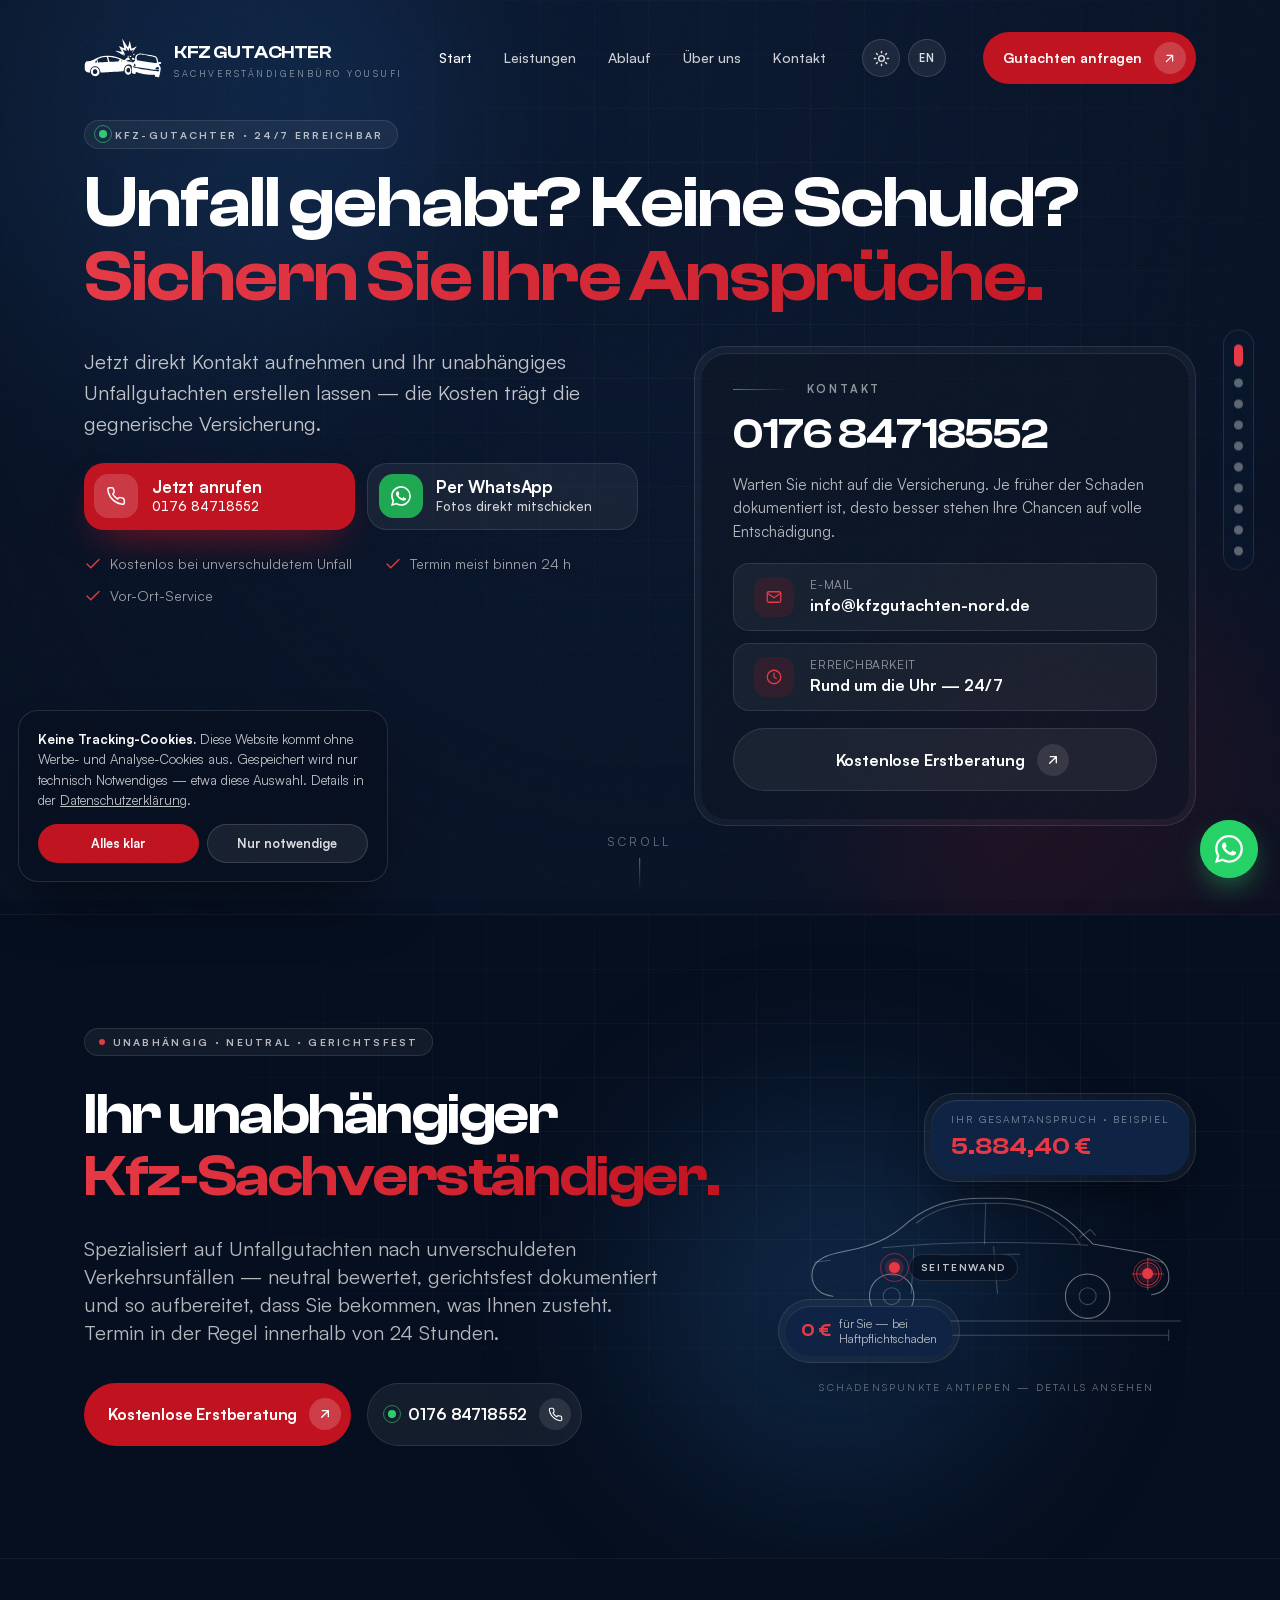
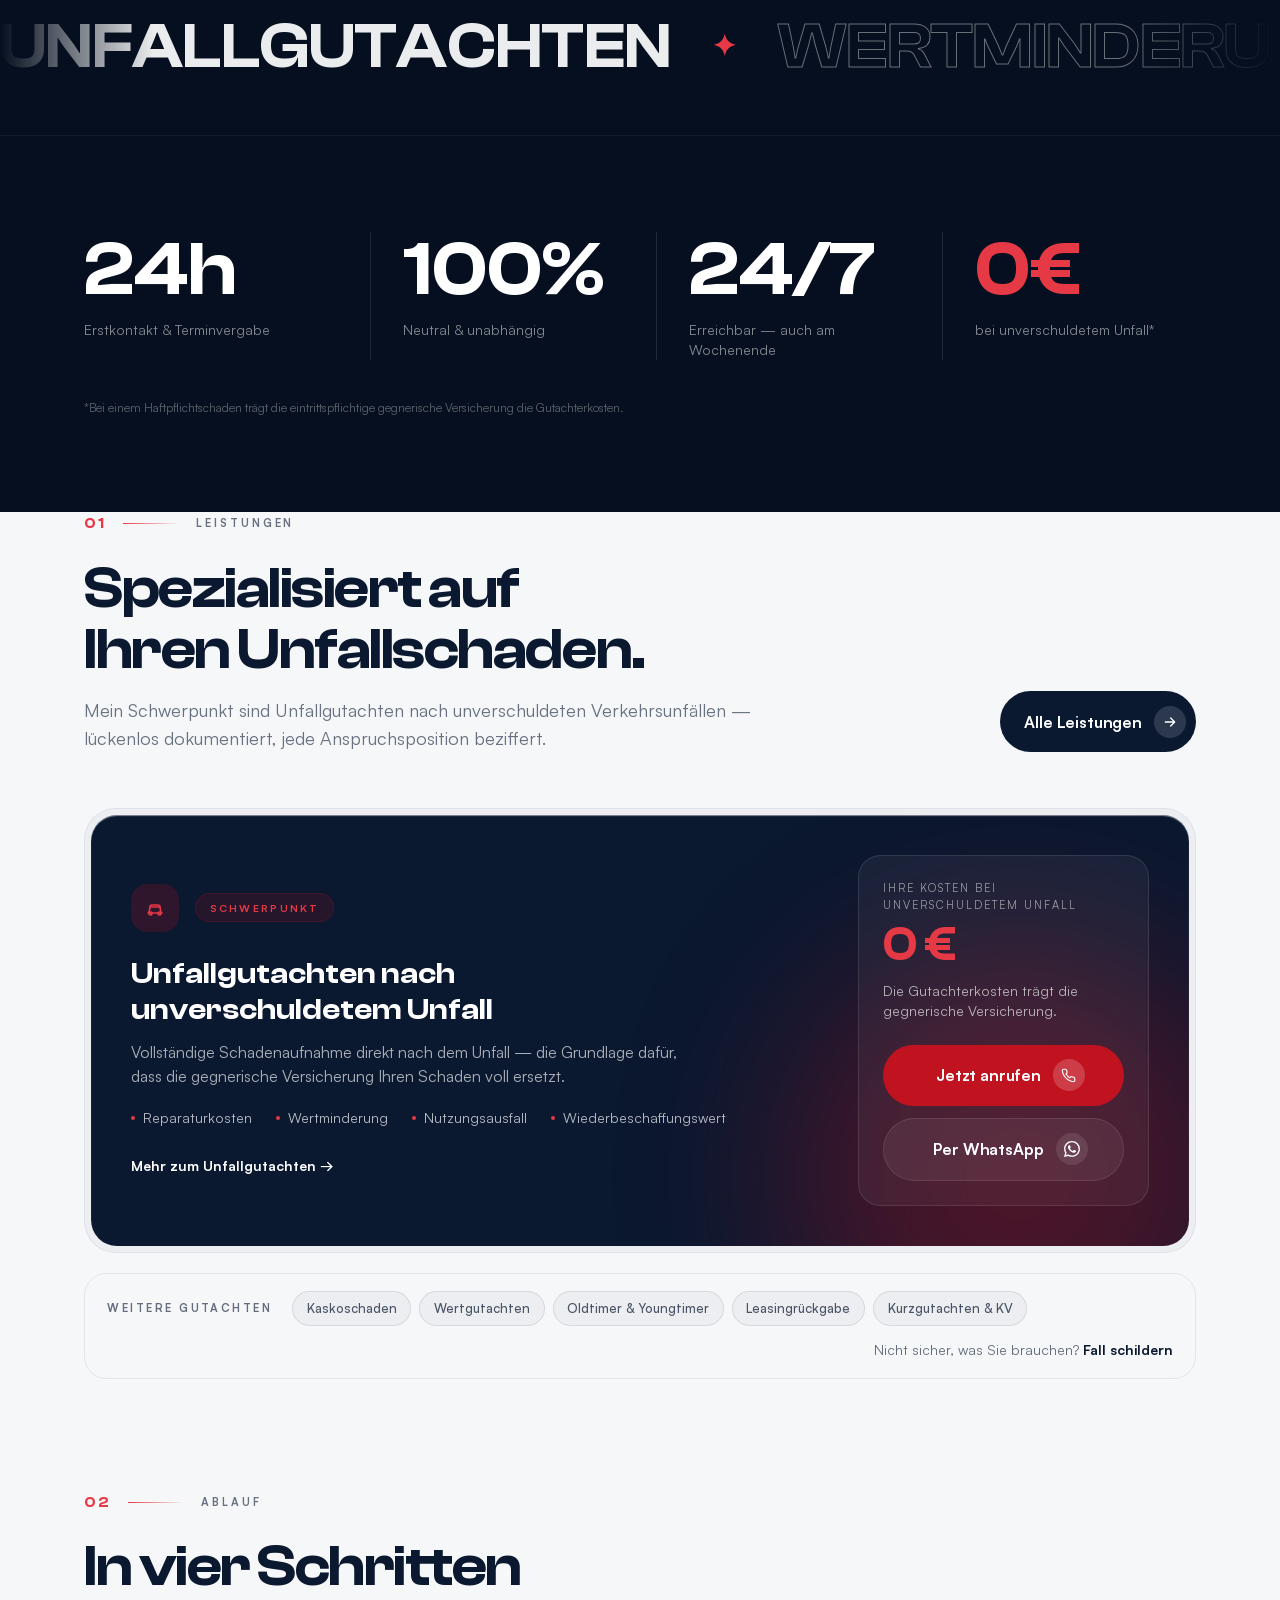
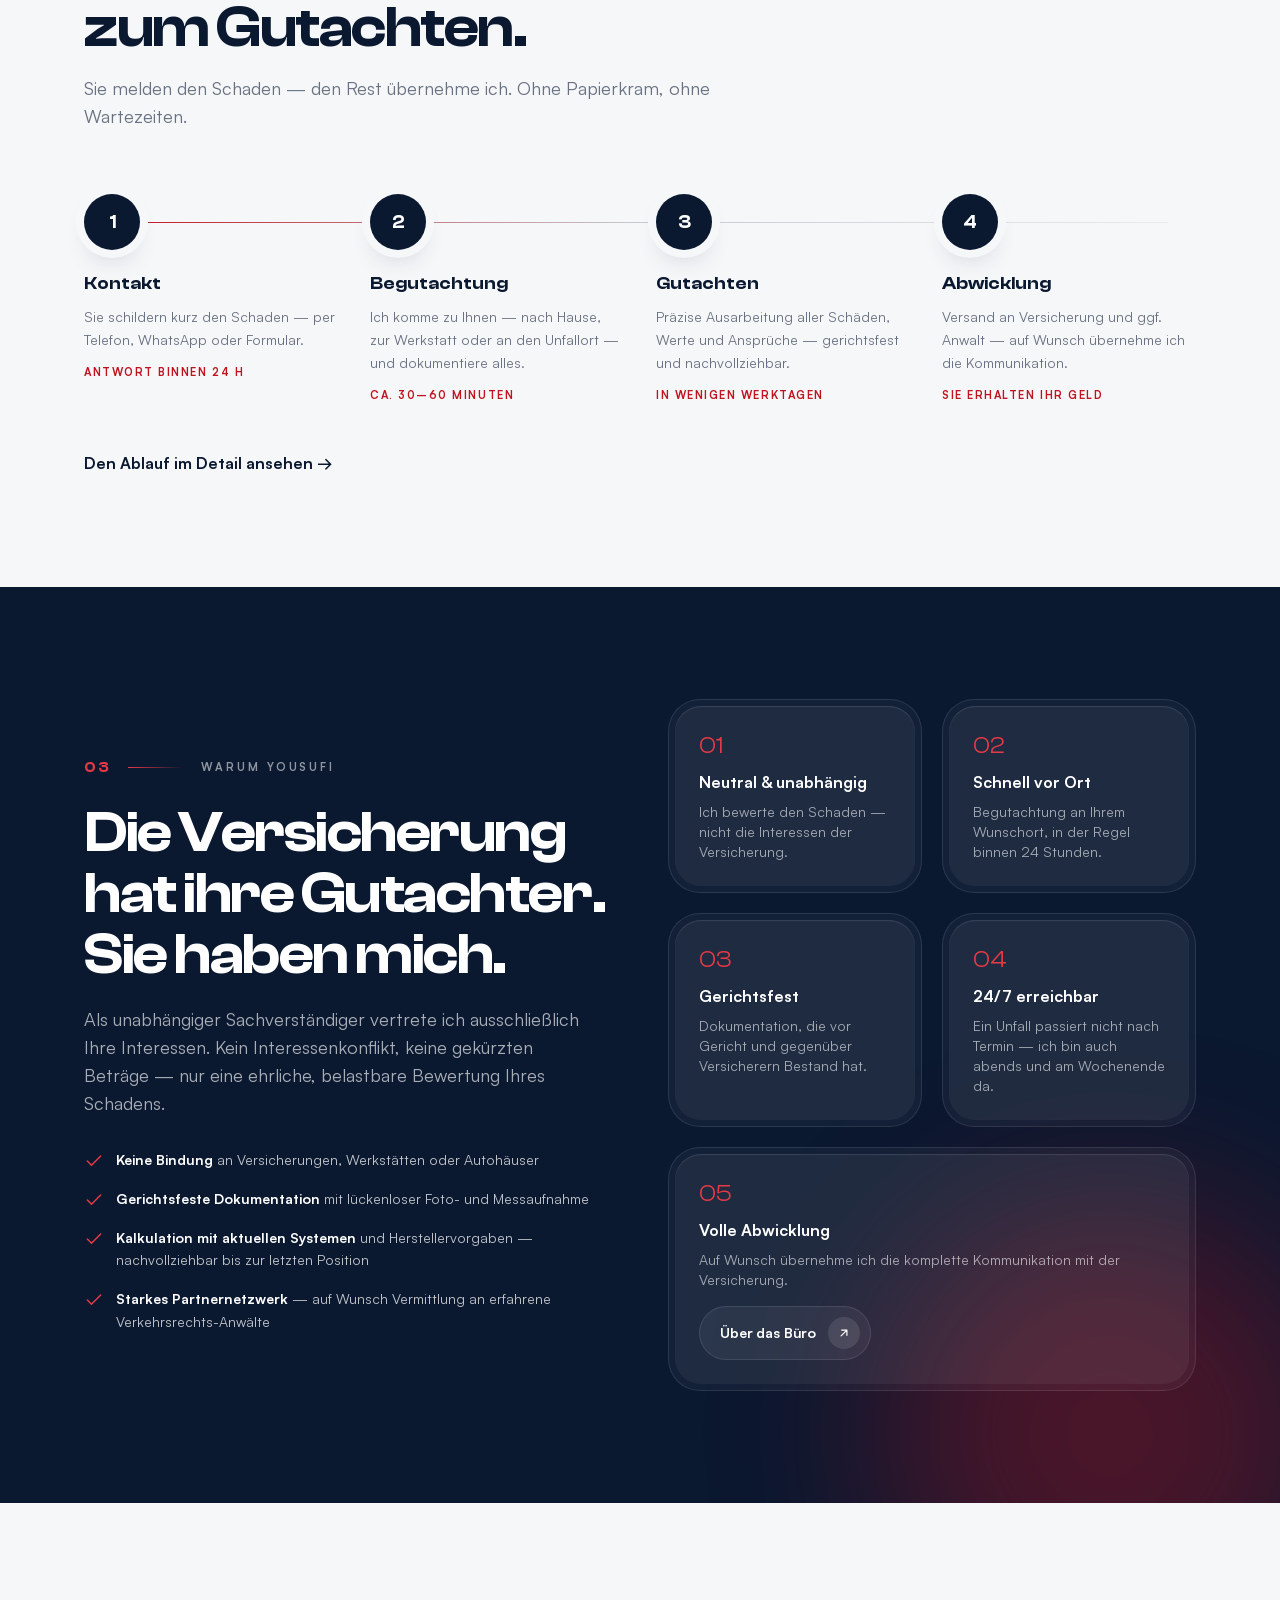
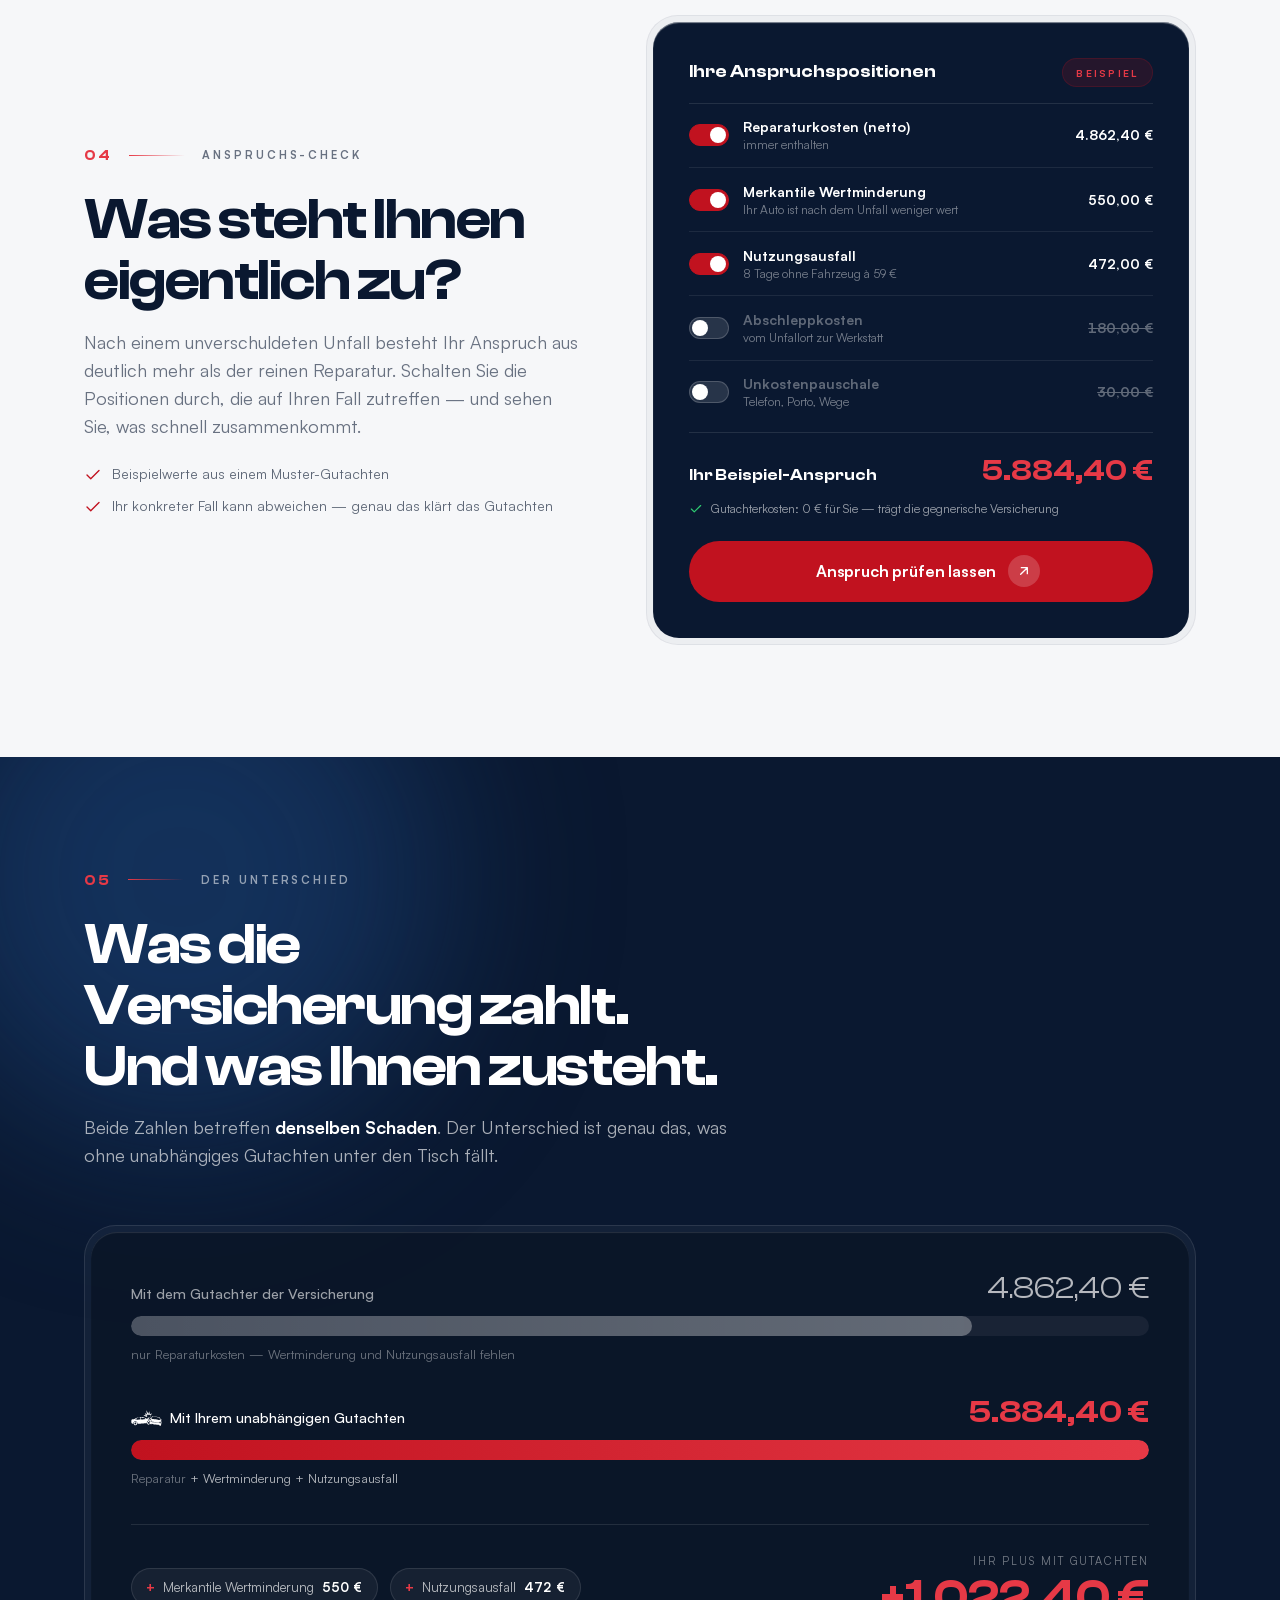
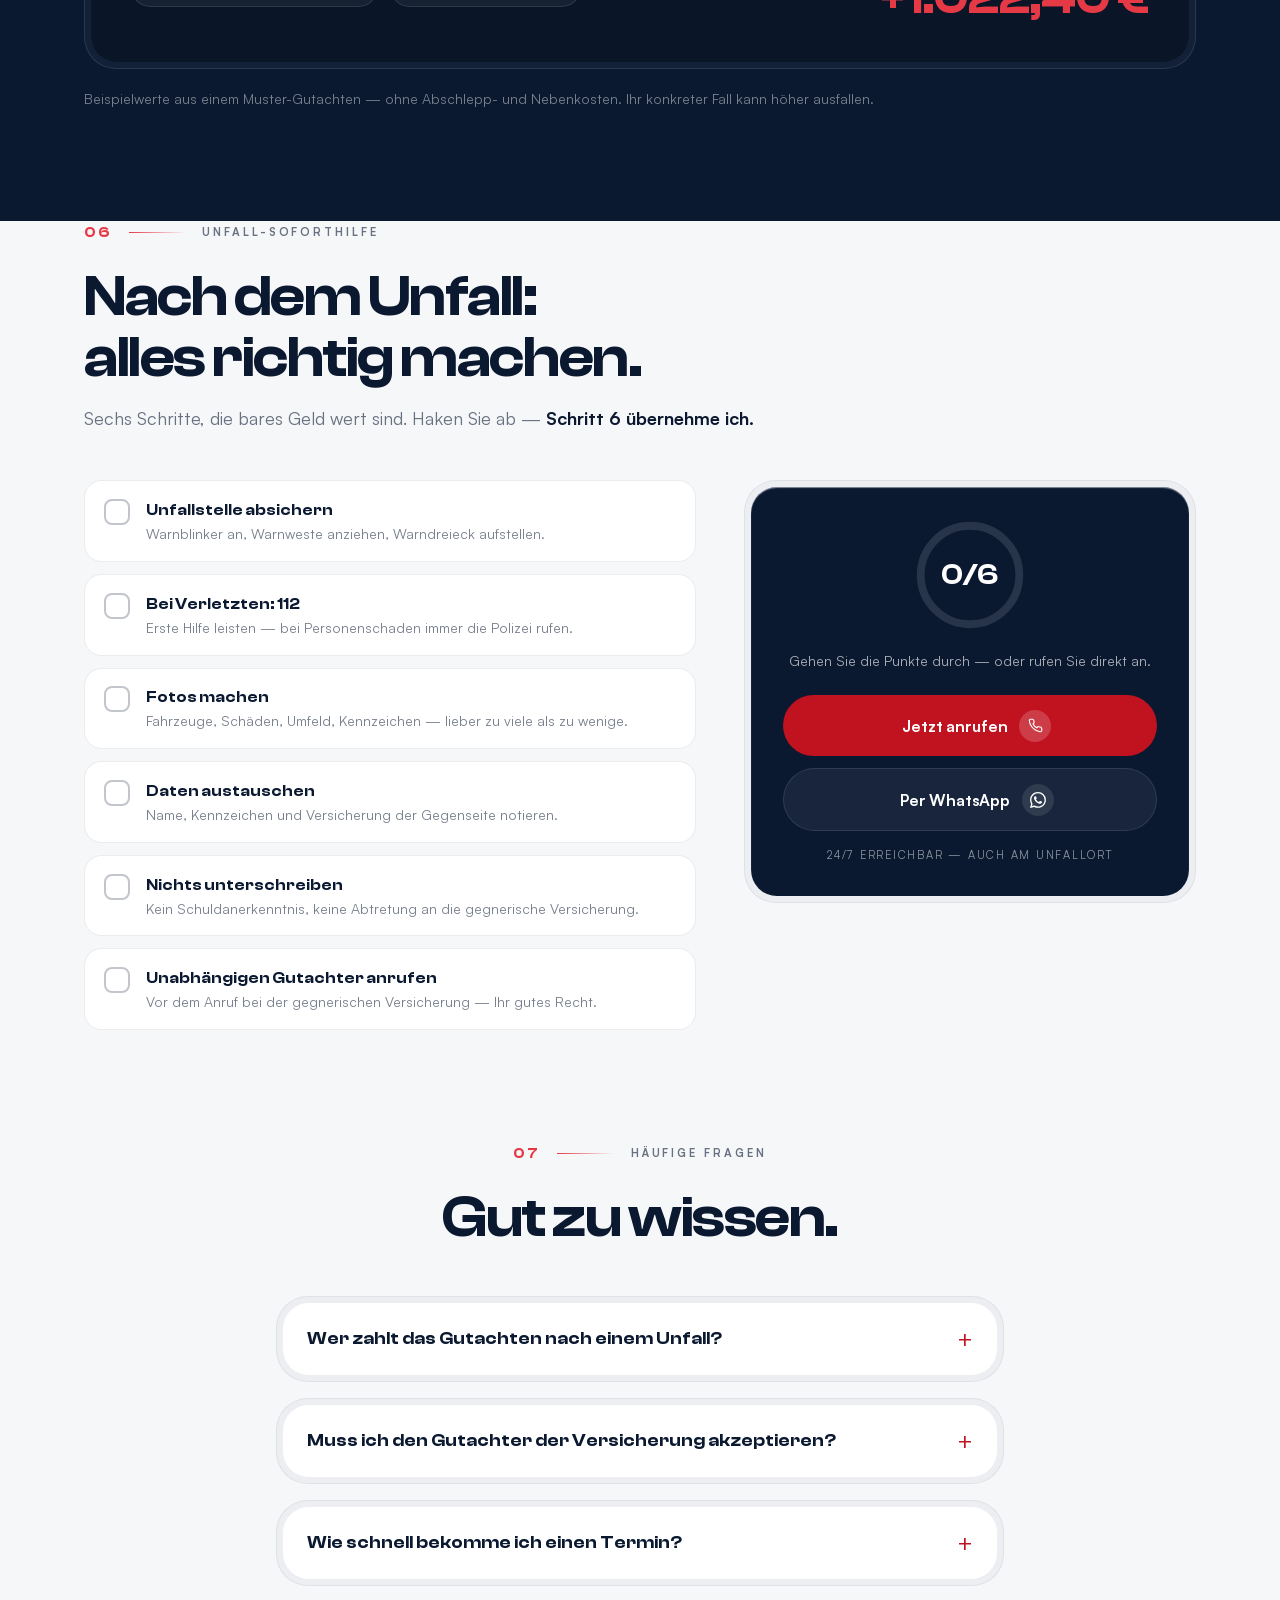
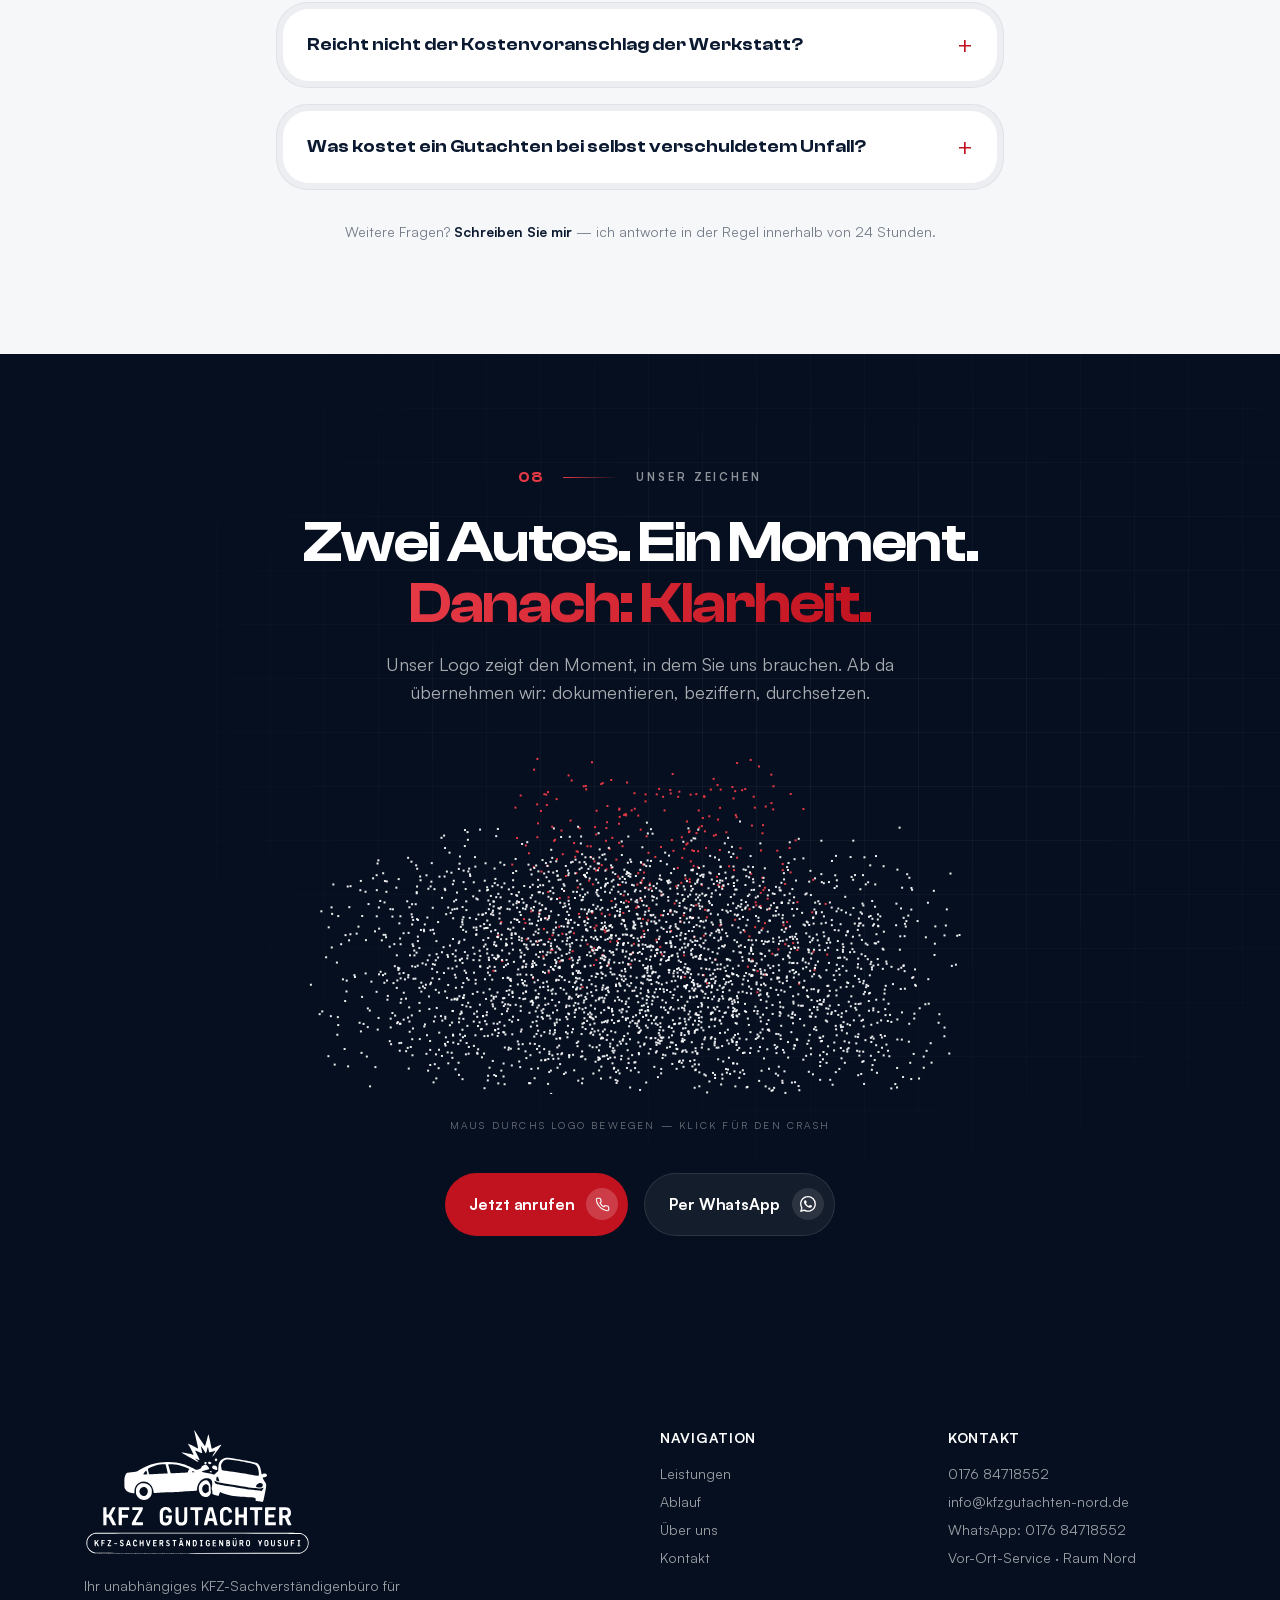
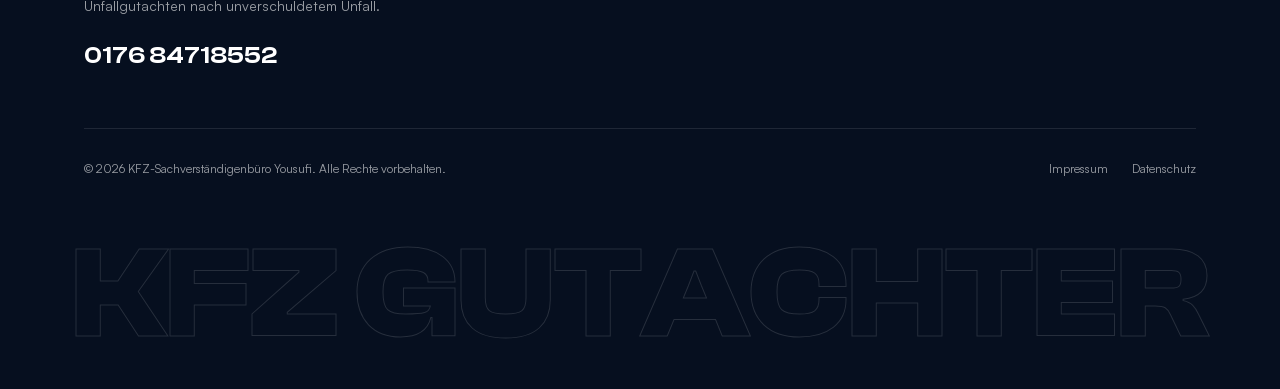
==== index.html @ 2ea431b7 "Vorschau: Kundenänderungen KFZ-Gutachter (Unfall-Fokus, Kontakt oben) Co-Authored-By: Claude Opus 5." ====
<!DOCTYPE html>
<html lang="de">
<head>
  <meta charset="UTF-8" />
  <meta name="robots" content="noindex, nofollow" />
  <meta name="viewport" content="width=device-width, initial-scale=1.0" />
  <title>KFZ-Gutachter Yousufi — Unfallgutachten nach unverschuldetem Unfall</title>
  <meta name="description" content="Unfall gehabt, keine Schuld? Unabhängiges Unfallgutachten vom KFZ-Sachverständigen Yousufi — 24/7 erreichbar, Termin meist binnen 24 h. Die Kosten trägt die gegnerische Versicherung." />
  <meta name="theme-color" content="#0a1830" />
  <link rel="icon" href="assets/favicon.svg?v=13" type="image/svg+xml" />
  <link rel="apple-touch-icon" href="assets/apple-touch-icon.png" />

  <!-- Open Graph / Social -->
  <meta property="og:type" content="website" />
  <meta property="og:url" content="https://kfzgutachten-nord.de/" />
  <meta property="og:title" content="Unfall gehabt, keine Schuld? — KFZ-Gutachter Yousufi" />
  <meta property="og:description" content="Unabhängiges Unfallgutachten nach unverschuldetem Unfall. 24/7 erreichbar — die Kosten trägt die gegnerische Versicherung." />
  <meta property="og:image" content="https://kfzgutachten-nord.de/assets/og.jpg" />
  <meta name="twitter:card" content="summary_large_image" />

  <!-- Fonts: selbst gehostet (DSGVO) — kritische Schnitte vorladen -->
  <link rel="preload" href="assets/fonts/clash-display-600.woff2" as="font" type="font/woff2" crossorigin />
  <link rel="preload" href="assets/fonts/satoshi-400.woff2" as="font" type="font/woff2" crossorigin />
  <link rel="preload" href="assets/fonts/satoshi-700.woff2" as="font" type="font/woff2" crossorigin />

  <link rel="canonical" href="https://kfzgutachten-nord.de/" />
  <link rel="stylesheet" href="styles.css?v=13" />
  <link rel="stylesheet" href="assets/tailwind.css?v=13" />

  <!-- Organization schema -->
  <script type="application/ld+json">
  {
    "@context":"https://schema.org",
    "@type":"AutomotiveBusiness",
    "name":"KFZ-Sachverständigenbüro Yousufi",
    "description":"Unabhängiges KFZ-Sachverständigenbüro mit Schwerpunkt Unfallgutachten nach unverschuldetem Verkehrsunfall.",
    "url":"https://kfzgutachten-nord.de",
    "telephone":"+4917684718552",
    "email":"info@kfzgutachten-nord.de",
    "areaServed":"Norddeutschland",
    "founder":{"@type":"Person","name":"Amir Yousufi"},
    "image":"https://kfzgutachten-nord.de/assets/og.jpg",
    "address":{"@type":"PostalAddress","streetAddress":"Alter Markt 17","postalCode":"25335","addressLocality":"Elmshorn","addressRegion":"Schleswig-Holstein","addressCountry":"DE"},
    "openingHoursSpecification":{"@type":"OpeningHoursSpecification","dayOfWeek":["Monday","Tuesday","Wednesday","Thursday","Friday","Saturday","Sunday"],"opens":"00:00","closes":"23:59"},
    "priceRange":"Kostenlos bei Haftpflichtschaden"
  }
  </script>

  <!-- FAQ schema (Inhalte müssen mit dem sichtbaren FAQ-Abschnitt übereinstimmen) -->
  <script type="application/ld+json">
  {
    "@context":"https://schema.org",
    "@type":"FAQPage",
    "mainEntity":[
      {"@type":"Question","name":"Wer zahlt das Gutachten nach einem Unfall?","acceptedAnswer":{"@type":"Answer","text":"Bei einem unverschuldeten Unfall (Haftpflichtschaden) trägt die gegnerische Versicherung die Kosten des Gutachtens vollständig. Für Sie entstehen keine Kosten."}},
      {"@type":"Question","name":"Muss ich den Gutachter der Versicherung akzeptieren?","acceptedAnswer":{"@type":"Answer","text":"Nein. Als Geschädigter haben Sie das Recht, einen unabhängigen Sachverständigen Ihrer Wahl zu beauftragen. Der Gutachter der gegnerischen Versicherung arbeitet in deren Interesse — nicht in Ihrem."}},
      {"@type":"Question","name":"Wie schnell bekomme ich einen Termin?","acceptedAnswer":{"@type":"Answer","text":"In der Regel innerhalb von 24 Stunden. Die Begutachtung findet an Ihrem Wunschort statt — zu Hause, in der Werkstatt oder am Unfallort. Das fertige Gutachten erhalten Sie meist innerhalb weniger Werktage."}},
      {"@type":"Question","name":"Reicht nicht der Kostenvoranschlag der Werkstatt?","acceptedAnswer":{"@type":"Answer","text":"Ein Kostenvoranschlag erfasst nur die Reparaturkosten. Wertminderung, Nutzungsausfall und Wiederbeschaffungswert bleiben unberücksichtigt — Positionen, die schnell mehrere hundert Euro ausmachen. Nur bei Bagatellschäden bis ca. 750 € ist ein Kurzgutachten oder Kostenvoranschlag sinnvoll."}},
      {"@type":"Question","name":"Was kostet ein Gutachten, wenn ich den Unfall selbst verschuldet habe?","acceptedAnswer":{"@type":"Answer","text":"Bei Kaskoschäden oder selbst verschuldeten Unfällen richtet sich das Honorar nach der Schadenhöhe. Die Kosten bespreche ich transparent mit Ihnen, bevor Sie beauftragen — ohne versteckte Positionen."}}
    ]
  }
  </script>
</head>

<body class="grain">

  <a href="#main" class="skip-link">Zum Inhalt springen</a>

  <!-- ================= NAVIGATION ================= -->
  <header class="fixed top-0 inset-x-0 z-50 flex justify-center px-4">
    <nav id="nav-pill" class="nav-pill mt-5 w-full max-w-6xl rounded-full px-5 py-3 flex items-center justify-between">
      <a href="./" class="flex items-center gap-3 group">
        <img src="assets/logo.svg?v=13" alt="KFZ-Gutachter Yousufi" class="h-10 w-auto" />
        <span class="leading-none">
          <span class="block font-display font-semibold tracking-tight text-white text-lg">KFZ&nbsp;GUTACHTER</span>
          <span class="block text-[9px] uppercase tracking-[0.28em] text-white/50 mt-0.5">Sachverständigenbüro&nbsp;Yousufi</span>
        </span>
      </a>

      <div class="hidden md:flex items-center gap-8 text-sm font-medium text-white/80">
        <a href="./" class="link-sweep text-white" aria-current="page">Start</a>
        <a href="leistungen" class="link-sweep hover:text-white transition">Leistungen</a>
        <a href="ablauf" class="link-sweep hover:text-white transition">Ablauf</a>
        <a href="ueber-uns" class="link-sweep hover:text-white transition">Über&nbsp;uns</a>
        <a href="kontakt" class="link-sweep hover:text-white transition">Kontakt</a>
      </div>

      <div class="hidden md:flex items-center gap-2">
        <button type="button" class="nav-icon-btn theme-toggle" aria-label="Helles oder dunkles Design umschalten"><svg class="ico-sun" width="17" height="17" viewBox="0 0 24 24" fill="none" stroke="currentColor" stroke-width="2" stroke-linecap="round" stroke-linejoin="round" aria-hidden="true"><circle cx="12" cy="12" r="4"/><path d="M12 2v2M12 20v2M4.9 4.9l1.4 1.4M17.7 17.7l1.4 1.4M2 12h2M20 12h2M4.9 19.1l1.4-1.4M17.7 6.3l1.4-1.4"/></svg><svg class="ico-moon" width="16" height="16" viewBox="0 0 24 24" fill="none" stroke="currentColor" stroke-width="2" stroke-linecap="round" stroke-linejoin="round" aria-hidden="true"><path d="M21 12.79A9 9 0 1111.21 3 7 7 0 0021 12.79z"/></svg></button>
        <button type="button" class="nav-icon-btn lang-toggle" aria-label="Sprache wechseln (Deutsch/Englisch)"><span class="lang-label">EN</span></button>
      </div>
      <a href="kontakt" data-magnetic class="hidden md:inline-flex btn btn-primary text-sm py-2.5 pl-5 pr-2.5">
        Gutachten anfragen
        <span class="btn-icon"><svg width="15" height="15" viewBox="0 0 24 24" fill="none" stroke="currentColor" stroke-width="2" stroke-linecap="round" stroke-linejoin="round" aria-hidden="true"><path d="M7 17L17 7M17 7H8M17 7v9"/></svg></span>
      </a>

      <!-- Hamburger -->
      <button id="burger" class="burger md:hidden relative w-10 h-10 grid place-items-center" aria-label="Menü" aria-expanded="false">
        <span class="absolute w-6 h-0.5 bg-white -translate-y-1.5"></span>
        <span class="absolute w-6 h-0.5 bg-white"></span>
        <span class="absolute w-6 h-0.5 bg-white translate-y-1.5"></span>
      </button>
    </nav>
  </header>

  <!-- Mobile overlay -->
  <div id="menu-overlay" class="menu-overlay fixed inset-0 z-40 opacity-0 invisible md:hidden" style="background:rgba(6,15,31,0.92);backdrop-filter:blur(24px)">
    <div class="flex flex-col justify-center h-full px-8 gap-2 text-white">
      <a href="./" class="menu-link font-display text-4xl py-2" aria-current="page">Start</a>
      <a href="leistungen" class="menu-link font-display text-4xl py-2">Leistungen</a>
      <a href="ablauf" class="menu-link font-display text-4xl py-2">Ablauf</a>
      <a href="ueber-uns" class="menu-link font-display text-4xl py-2">Über uns</a>
      <a href="kontakt" class="menu-link font-display text-4xl py-2">Kontakt</a>
      <a href="kontakt" class="menu-link btn btn-primary mt-6 w-max pl-6 pr-2.5">Gutachten anfragen
        <span class="btn-icon"><svg width="15" height="15" viewBox="0 0 24 24" fill="none" stroke="currentColor" stroke-width="2" stroke-linecap="round" stroke-linejoin="round" aria-hidden="true"><path d="M7 17L17 7M17 7H8M17 7v9"/></svg></span>
      </a>
      <div class="flex items-center gap-3 mt-8">
        <button type="button" class="nav-icon-btn theme-toggle" aria-label="Helles oder dunkles Design umschalten"><svg class="ico-sun" width="17" height="17" viewBox="0 0 24 24" fill="none" stroke="currentColor" stroke-width="2" stroke-linecap="round" stroke-linejoin="round" aria-hidden="true"><circle cx="12" cy="12" r="4"/><path d="M12 2v2M12 20v2M4.9 4.9l1.4 1.4M17.7 17.7l1.4 1.4M2 12h2M20 12h2M4.9 19.1l1.4-1.4M17.7 6.3l1.4-1.4"/></svg><svg class="ico-moon" width="16" height="16" viewBox="0 0 24 24" fill="none" stroke="currentColor" stroke-width="2" stroke-linecap="round" stroke-linejoin="round" aria-hidden="true"><path d="M21 12.79A9 9 0 1111.21 3 7 7 0 0021 12.79z"/></svg></button>
        <button type="button" class="nav-icon-btn lang-toggle" aria-label="Sprache wechseln (Deutsch/Englisch)"><span class="lang-label">EN</span></button>
      </div>
    </div>
  </div>

  <main id="main">

  <!-- ================= EINSTIEG: UNFALL-KONTAKT (Hauptbotschaft, ganz oben) ================= -->
  <section class="hx relative bg-navy-900 text-white overflow-hidden" aria-labelledby="kontakt-heading">
    <div class="hero-grid absolute inset-0" aria-hidden="true"></div>
    <div class="mesh" aria-hidden="true"><span class="m1"></span><span class="m2"></span></div>
    <div class="absolute inset-0 bg-[radial-gradient(ellipse_at_top,rgba(6,15,31,0)_0%,rgba(6,15,31,0.85)_100%)]" aria-hidden="true"></div>

    <div class="relative z-10 max-w-6xl mx-auto px-5 w-full">
      <p class="reveal eyebrow bg-white/5 border border-white/10 text-white/70">
        <span class="avail-dot" aria-hidden="true"></span>
        Kfz-Gutachter · 24/7 erreichbar
      </p>

      <h1 id="kontakt-heading" class="hx-title reveal d1 font-display font-semibold tracking-tight">
        <span class="line-mask"><span><span class="hx-nowrap">Unfall gehabt?</span> <span class="hx-nowrap">Keine Schuld?</span></span></span>
        <span class="line-mask"><span class="text-transparent bg-clip-text bg-gradient-to-r from-accent-2 to-accent">Sichern Sie Ihre Ansprüche.</span></span>
      </h1>

      <div class="hx-row">
        <div>
          <p class="hx-lead reveal d2 text-white/75">Jetzt direkt Kontakt aufnehmen und Ihr unabhängiges Unfallgutachten erstellen lassen — die Kosten trägt die gegnerische Versicherung.</p>

          <div class="hx-cta reveal d2" data-hero-cta>
            <a href="tel:+4917684718552" class="hx-btn hx-btn--call">
              <span class="hx-btn-ico" aria-hidden="true"><svg width="20" height="20" viewBox="0 0 24 24" fill="none" stroke="currentColor" stroke-width="1.8" stroke-linecap="round" stroke-linejoin="round" aria-hidden="true"><path d="M22 16.9v3a2 2 0 01-2.2 2 19.8 19.8 0 01-8.6-3 19.5 19.5 0 01-6-6 19.8 19.8 0 01-3-8.6A2 2 0 014.1 2h3a2 2 0 012 1.7c.1.9.3 1.8.6 2.6a2 2 0 01-.5 2.1L8 9.6a16 16 0 006 6l1.2-1.2a2 2 0 012.1-.5c.8.3 1.7.5 2.6.6a2 2 0 011.7 2z"/></svg></span>
              <span class="hx-btn-txt"><strong>Jetzt anrufen</strong><small class="tnum">0176 84718552</small></span>
            </a>
            <a href="https://wa.me/4917684718552?text=Hallo%2C%20ich%20hatte%20einen%20Unfall%20und%20m%C3%B6chte%20ein%20Unfallgutachten%20anfragen." target="_blank" rel="noopener" class="hx-btn hx-btn--wa">
              <span class="hx-btn-ico" aria-hidden="true"><svg width="20" height="20" viewBox="0 0 16 16" fill="currentColor" aria-hidden="true"><path d="M13.601 2.326A7.85 7.85 0 0 0 7.994 0C3.627 0 .068 3.558.064 7.926c0 1.399.366 2.76 1.057 3.965L0 16l4.204-1.102a7.9 7.9 0 0 0 3.79.965h.004c4.368 0 7.926-3.558 7.93-7.93A7.9 7.9 0 0 0 13.6 2.326zM7.994 14.521a6.6 6.6 0 0 1-3.356-.92l-.24-.144-2.494.654.666-2.433-.156-.251a6.56 6.56 0 0 1-1.007-3.505c0-3.626 2.957-6.584 6.591-6.584a6.56 6.56 0 0 1 4.66 1.931 6.56 6.56 0 0 1 1.928 4.66c-.004 3.639-2.961 6.592-6.592 6.592m3.615-4.934c-.197-.099-1.17-.578-1.353-.646-.182-.065-.315-.099-.445.099-.133.197-.513.646-.627.775-.114.133-.232.148-.43.05-.197-.1-.836-.308-1.592-.985-.59-.525-.985-1.175-1.103-1.372-.114-.198-.011-.304.088-.403.087-.088.197-.232.296-.346.1-.114.133-.198.198-.33.065-.134.034-.248-.015-.347-.05-.099-.445-1.076-.612-1.47-.16-.389-.323-.335-.445-.34-.114-.007-.247-.007-.38-.007a.73.73 0 0 0-.529.247c-.182.198-.691.677-.691 1.654s.71 1.916.81 2.049c.098.133 1.394 2.132 3.383 2.992.47.205.84.326 1.129.418.475.152.904.129 1.246.08.38-.058 1.171-.48 1.338-.943.164-.464.164-.86.114-.943-.049-.084-.182-.133-.38-.232"/></svg></span>
              <span class="hx-btn-txt"><strong>Per WhatsApp</strong><small>Fotos direkt mitschicken</small></span>
            </a>
          </div>

          <ul class="hx-trust reveal d3 flex flex-wrap items-center gap-x-8 gap-y-3 text-sm text-white/60 list-none">
            <li class="flex items-center gap-2"><svg width="18" height="18" viewBox="0 0 24 24" fill="none" stroke="#e63946" stroke-width="1.8" stroke-linecap="round" stroke-linejoin="round" aria-hidden="true"><path d="M20 6L9 17l-5-5"/></svg> Kostenlos bei unverschuldetem Unfall</li>
            <li class="flex items-center gap-2"><svg width="18" height="18" viewBox="0 0 24 24" fill="none" stroke="#e63946" stroke-width="1.8" stroke-linecap="round" stroke-linejoin="round" aria-hidden="true"><path d="M20 6L9 17l-5-5"/></svg> Termin meist binnen 24&nbsp;h</li>
            <li class="flex items-center gap-2"><svg width="18" height="18" viewBox="0 0 24 24" fill="none" stroke="#e63946" stroke-width="1.8" stroke-linecap="round" stroke-linejoin="round" aria-hidden="true"><path d="M20 6L9 17l-5-5"/></svg> Vor-Ort-Service</li>
          </ul>
        </div>

        <aside class="hx-card reveal d3 bezel bezel--dark" aria-label="Kontaktdaten">
          <div class="bezel-core relative overflow-hidden bg-navy-950/60">
            <div class="sec-head text-white/55"><span class="sec-rule"></span><span class="sec-label">Kontakt</span></div>
            <a href="tel:+4917684718552" class="phone-mega link-sweep inline-block text-white hover:text-accent-2 transition-colors tnum">0176&nbsp;84718552</a>
            <p class="hx-note text-white/70">Warten Sie nicht auf die Versicherung. Je früher der Schaden dokumentiert ist, desto besser stehen Ihre Chancen auf volle Entschädigung.</p>
            <ul class="hx-facts list-none">
              <li>
                <a href="mailto:info@kfzgutachten-nord.de" class="flex items-center gap-4 rounded-2xl border border-white/10 bg-white/5 px-5 py-4 hover:bg-white/10 transition">
                  <span class="w-10 h-10 rounded-xl bg-accent/15 text-accent-2 grid place-items-center shrink-0"><svg width="18" height="18" viewBox="0 0 24 24" fill="none" stroke="currentColor" stroke-width="1.7" stroke-linecap="round" stroke-linejoin="round" aria-hidden="true"><rect x="3" y="5" width="18" height="14" rx="2"/><path d="M3 7l9 6 9-6"/></svg></span>
                  <span><span class="block text-xs text-white/55 uppercase tracking-wider">E-Mail</span><span class="block font-semibold hx-break">info@kfzgutachten-nord.de</span></span>
                </a>
              </li>
              <li class="flex items-center gap-4 rounded-2xl border border-white/10 bg-white/5 px-5 py-4">
                <span class="w-10 h-10 rounded-xl bg-accent/15 text-accent-2 grid place-items-center shrink-0"><svg width="18" height="18" viewBox="0 0 24 24" fill="none" stroke="currentColor" stroke-width="1.7" stroke-linecap="round" stroke-linejoin="round" aria-hidden="true"><circle cx="12" cy="12" r="9"/><path d="M12 7v5l3 2"/></svg></span>
                <span><span class="block text-xs text-white/55 uppercase tracking-wider">Erreichbarkeit</span><span class="block font-semibold">Rund um die Uhr — 24/7</span></span>
              </li>
            </ul>
            <a href="kontakt" class="btn btn-ghost w-full justify-center pl-6 pr-2.5">Kostenlose Erstberatung
              <span class="btn-icon"><svg width="16" height="16" viewBox="0 0 24 24" fill="none" stroke="currentColor" stroke-width="2" stroke-linecap="round" stroke-linejoin="round" aria-hidden="true"><path d="M7 17L17 7M17 7H8M17 7v9"/></svg></span>
            </a>
          </div>
        </aside>
      </div>
    </div>

    <!-- Scroll cue -->
    <div class="scroll-cue absolute bottom-6 left-1/2 -translate-x-1/2 z-10 text-white/40 text-xs flex-col items-center gap-2 hidden md:flex" aria-hidden="true">
      <span class="uppercase tracking-[0.3em]">Scroll</span>
      <span class="w-px h-8 bg-gradient-to-b from-white/40 to-transparent"></span>
    </div>
  </section>

  <!-- ================= PROFIL: UNABHÄNGIGER KFZ-SACHVERSTÄNDIGER ================= -->
  <section class="relative bg-navy-950 text-white overflow-hidden border-t border-white/5" aria-labelledby="profil-heading">
    <div class="hero-grid absolute inset-0" aria-hidden="true"></div>
    <div class="mesh" aria-hidden="true"><span class="m3"></span></div>

    <div class="profil-inner relative z-10 max-w-6xl mx-auto px-5 w-full">
      <div class="grid lg:grid-cols-[1.22fr_0.78fr] gap-14 lg:gap-10 items-center">

        <!-- Copy -->
        <div>
          <div class="reveal eyebrow bg-white/5 border border-white/10 text-white/70 mb-7">
            <span class="w-1.5 h-1.5 rounded-full bg-accent-2"></span>
            Unabhängig · Neutral · Gerichtsfest
          </div>

          <h2 id="profil-heading" class="reveal d1 font-display font-semibold tracking-tight text-[clamp(2.4rem,4.6vw,3.8rem)] leading-[1.04]">
            <span class="line-mask"><span>Ihr unabhängiger</span></span>
            <span class="line-mask"><span class="text-transparent bg-clip-text bg-gradient-to-r from-accent-2 to-accent">Kfz&#8209;Sachver&shy;ständiger.</span></span>
          </h2>

          <p class="reveal d2 mt-7 text-lg md:text-xl text-white/70 max-w-xl">
            Spezialisiert auf Unfallgutachten nach unverschuldeten Verkehrsunfällen — neutral bewertet,
            gerichtsfest dokumentiert und so aufbereitet, dass Sie bekommen, was Ihnen zusteht.
            Termin in der Regel innerhalb von 24&nbsp;Stunden.
          </p>

          <div class="reveal d3 mt-9 flex flex-col sm:flex-row gap-4">
            <a href="kontakt" data-magnetic class="btn btn-primary pl-6 pr-2.5 text-base">
              Kostenlose Erstberatung
              <span class="btn-icon"><svg width="16" height="16" viewBox="0 0 24 24" fill="none" stroke="currentColor" stroke-width="2" stroke-linecap="round" stroke-linejoin="round" aria-hidden="true"><path d="M7 17L17 7M17 7H8M17 7v9"/></svg></span>
            </a>
            <a href="tel:+4917684718552" class="btn btn-ghost pl-5 pr-2.5 text-base">
              <span class="avail-dot" aria-hidden="true"></span>
              0176 84718552
              <span class="btn-icon"><svg width="15" height="15" viewBox="0 0 24 24" fill="none" stroke="currentColor" stroke-width="1.8" stroke-linecap="round" stroke-linejoin="round" aria-hidden="true"><path d="M22 16.9v3a2 2 0 01-2.2 2 19.8 19.8 0 01-8.6-3 19.5 19.5 0 01-6-6 19.8 19.8 0 01-3-8.6A2 2 0 014.1 2h3a2 2 0 012 1.7c.1.9.3 1.8.6 2.6a2 2 0 01-.5 2.1L8 9.6a16 16 0 006 6l1.2-1.2a2 2 0 012.1-.5c.8.3 1.7.5 2.6.6a2 2 0 011.7 2z"/></svg></span>
            </a>
          </div>

        </div>

        <!-- Blueprint-Schadenaufnahme (reines SVG/CSS — kein Bild, zeichnet sich selbst) -->
        <div class="reveal d3 relative hidden lg:block">
          <div>
          <div class="relative float-soft">
            <svg class="blueprint" viewBox="0 0 640 340" xmlns="http://www.w3.org/2000/svg" aria-hidden="true">
              <!-- Karosserie -->
              <path class="bp" pathLength="1" d="M84 262 C64 260 52 248 52 230 C52 212 64 202 90 196 L122 189 C154 181 176 170 200 148 C232 122 268 112 314 112 L348 112 C398 114 434 132 470 170 L482 182 L560 196 C584 202 596 212 598 228 C600 244 592 256 572 260" />
              <!-- Gürtellinie + Fenster -->
              <path class="bp bp--faint" pathLength="1" style="--bpd:.35s" d="M160 188 C260 178 380 178 474 184" />
              <path class="bp bp--faint" pathLength="1" style="--bpd:.45s" d="M212 150 C240 128 270 120 314 120 L346 120 C390 122 420 138 452 168" />
              <path class="bp bp--faint" pathLength="1" style="--bpd:.55s" d="M318 120 L316 182 M452 168 L462 182" />
              <!-- Türfugen + Griffe -->
              <path class="bp bp--faint" pathLength="1" style="--bpd:.65s" d="M330 186 L336 258 M208 188 L204 258 M344 198 h26 M250 200 h26" />
              <!-- Scheinwerfer / Rücklicht / Spiegel -->
              <path class="bp bp--faint" pathLength="1" style="--bpd:.75s" d="M566 204 l24 7 M56 210 l24 -3 M462 172 l16 -12 l8 9" />
              <!-- Räder -->
              <circle class="bp" pathLength="1" style="--bpd:.3s" cx="174" cy="262" r="34" />
              <circle class="bp bp--faint" pathLength="1" style="--bpd:.45s" cx="174" cy="262" r="13" />
              <circle class="bp" pathLength="1" style="--bpd:.4s" cx="474" cy="262" r="34" />
              <circle class="bp bp--faint" pathLength="1" style="--bpd:.55s" cx="474" cy="262" r="13" />
              <!-- Boden- und Maßlinie (technische Zeichnung) -->
              <path class="bp bp--faint" pathLength="1" style="--bpd:.7s" d="M24 300 H616" />
              <path class="bp bp--faint" pathLength="1" style="--bpd:.85s" d="M52 322 H598 M52 314 V330 M598 314 V330" />
              <!-- Fadenkreuz am Frontschaden -->
              <circle class="bp bp--accent" pathLength="1" style="--bpd:1.05s" cx="566" cy="228" r="17" />
              <path class="bp bp--accent" pathLength="1" style="--bpd:1.2s" d="M542 228 H590 M566 204 V252" />
            </svg>

            <!-- Schadenspunkt-Marker (klickbar → Schadenakte) -->
            <button type="button" class="dmg" style="left:88.5%;top:67%" aria-expanded="false" aria-controls="dmg-panel"
              data-title="Frontschaden" data-sub="Stoßfänger &amp; Scheinwerfer rechts" data-cost-num="3214.6"
              data-act="Austausch erforderlich" data-doc="14 Fotos · Spaltmaß vermessen">
              <span class="dmg-dot"></span><span class="sr-only">Schadenspunkt Frontschaden — Details anzeigen</span>
            </button>
            <button type="button" class="dmg" style="left:42%;top:64%" aria-expanded="false" aria-controls="dmg-panel"
              data-title="Seitenwand / Tür" data-sub="Beifahrerseite, hintere Tür" data-cost-num="1647.8"
              data-act="Instandsetzung + Lackierung" data-doc="9 Fotos · Lackschichtmessung">
              <span class="dmg-dot"></span><span class="dmg-label">Seitenwand</span>
            </button>

            <!-- Schadenakte-Panel -->
            <div id="dmg-panel" class="dmg-panel bezel bezel--dark absolute right-0 bottom-6 w-[310px]" role="region" aria-live="polite" hidden>
              <div class="bezel-core bg-navy-950/95 p-5">
                <div class="row flex items-start justify-between gap-3">
                  <div>
                    <p class="text-[9px] uppercase tracking-[0.22em] text-accent-2 font-semibold">Schadenakte</p>
                    <h3 id="dmg-title" class="mt-1 font-display font-semibold text-white text-lg leading-tight">Frontschaden</h3>
                    <p id="dmg-sub" class="text-xs text-white/55 mt-0.5">Stoßfänger &amp; Scheinwerfer rechts</p>
                  </div>
                  <button type="button" id="dmg-close" class="w-7 h-7 rounded-full bg-white/10 text-white/70 hover:bg-white/20 transition grid place-items-center shrink-0" aria-label="Details schließen">
                    <svg width="12" height="12" viewBox="0 0 24 24" fill="none" stroke="currentColor" stroke-width="2.2" stroke-linecap="round" aria-hidden="true"><path d="M6 6l12 12M18 6L6 18"/></svg>
                  </button>
                </div>
                <dl class="mt-4 pt-4 border-t border-white/10 space-y-2.5 text-sm">
                  <div class="row flex items-baseline justify-between gap-3"><dt class="text-white/50">Reparaturkosten</dt><dd id="dmg-cost" class="tnum font-display font-semibold text-xl text-accent-2">0,00&nbsp;€</dd></div>
                  <div class="row flex items-baseline justify-between gap-3"><dt class="text-white/50">Maßnahme</dt><dd id="dmg-act" class="text-white/85 text-right text-xs">Austausch erforderlich</dd></div>
                  <div class="row flex items-baseline justify-between gap-3"><dt class="text-white/50">Dokumentation</dt><dd id="dmg-doc" class="text-white/85 text-right text-xs">14 Fotos · Spaltmaß vermessen</dd></div>
                </dl>
                <p class="row mt-4 text-[9px] uppercase tracking-[0.18em] text-white/35">Beispielwerte · Muster-Gutachten</p>
              </div>
            </div>

            <!-- Scan-Linie über der Zeichnung -->
            <div class="scan-wrap" aria-hidden="true"><i></i></div>

            <p class="js-only absolute -bottom-12 left-1/2 -translate-x-1/2 text-[10px] uppercase tracking-[0.22em] text-white/40 whitespace-nowrap" aria-hidden="true">Schadenspunkte antippen — Details ansehen</p>

            <!-- Schwebende Datenchips -->
            <div class="absolute -top-8 right-0 bezel bezel--dark chip-float">
              <div class="bezel-core bg-navy-800 px-5 py-3">
                <p class="text-[10px] uppercase tracking-[0.2em] text-white/45">Ihr Gesamtanspruch · Beispiel</p>
                <p class="mt-1 font-display font-semibold text-2xl text-accent-2 tnum">5.884,40&nbsp;€</p>
              </div>
            </div>
            <div class="absolute -bottom-4 left-0 bezel bezel--dark chip-float chip-float--slow">
              <div class="bezel-core bg-navy-800 px-4 py-2.5 flex items-center gap-2">
                <span class="font-display font-semibold text-accent-2 text-lg tnum">0&nbsp;€</span>
                <span class="text-xs text-white/70 leading-tight">für Sie — bei<br/>Haftpflichtschaden</span>
              </div>
            </div>
          </div>
          </div>
        </div>

      </div>
    </div>

  </section>

  <!-- ================= TRUST MARQUEE (giant) ================= -->
  <section class="bg-navy-950 py-8 md:py-10 border-y border-white/5 overflow-hidden" aria-label="Schwerpunkt Unfallgutachten">
    <div class="marquee marquee--giant">
      <div class="marquee__track font-display">
        <span class="mq-solid">Unfallgutachten</span><span class="mq-dot" aria-hidden="true">✦</span>
        <span class="mq-outline">Wertminderung</span><span class="mq-dot" aria-hidden="true">✦</span>
        <span class="mq-solid">Nutzungsausfall</span><span class="mq-dot" aria-hidden="true">✦</span>
        <span class="mq-outline">Beweissicherung</span><span class="mq-dot" aria-hidden="true">✦</span>
        <span class="mq-solid">Reparaturkosten</span><span class="mq-dot" aria-hidden="true">✦</span>
        <span class="mq-outline">Wiederbeschaffungswert</span><span class="mq-dot" aria-hidden="true">✦</span>
      </div>
      <div class="marquee__track font-display" aria-hidden="true">
        <span class="mq-solid">Unfallgutachten</span><span class="mq-dot">✦</span>
        <span class="mq-outline">Wertminderung</span><span class="mq-dot">✦</span>
        <span class="mq-solid">Nutzungsausfall</span><span class="mq-dot">✦</span>
        <span class="mq-outline">Beweissicherung</span><span class="mq-dot">✦</span>
        <span class="mq-solid">Reparaturkosten</span><span class="mq-dot">✦</span>
        <span class="mq-outline">Wiederbeschaffungswert</span><span class="mq-dot">✦</span>
      </div>
    </div>
  </section>

  <!-- ================= STATS (dark band) ================= -->
  <section class="bg-navy-950 text-white py-20 md:py-24" aria-label="Zahlen und Fakten">
    <div class="max-w-6xl mx-auto px-5 grid grid-cols-2 lg:grid-cols-4 gap-x-8 gap-y-12">
      <div class="reveal lg:border-l lg:border-white/10 lg:pl-8 first:border-l-0 first:pl-0">
        <div class="font-display font-semibold tnum text-[clamp(3.4rem,6vw,5.4rem)] leading-none"><span data-count="24" data-suffix="h">24h</span></div>
        <p class="mt-3 text-white/50 text-sm">Erstkontakt &amp; Terminvergabe</p>
      </div>
      <div class="reveal d1 lg:border-l lg:border-white/10 lg:pl-8">
        <div class="font-display font-semibold tnum text-[clamp(3.4rem,6vw,5.4rem)] leading-none"><span data-count="100" data-suffix="%">100%</span></div>
        <p class="mt-3 text-white/50 text-sm">Neutral &amp; unabhängig</p>
      </div>
      <div class="reveal d2 lg:border-l lg:border-white/10 lg:pl-8">
        <div class="font-display font-semibold tnum text-[clamp(3.4rem,6vw,5.4rem)] leading-none">24/7</div>
        <p class="mt-3 text-white/50 text-sm">Erreichbar — auch am Wochenende</p>
      </div>
      <div class="reveal d3 lg:border-l lg:border-white/10 lg:pl-8">
        <div class="font-display font-semibold tnum text-accent-2 text-[clamp(3.4rem,6vw,5.4rem)] leading-none">0€</div>
        <p class="mt-3 text-white/50 text-sm">bei unverschuldetem Unfall*</p>
      </div>
    </div>
    <p class="max-w-6xl mx-auto px-5 mt-10 text-xs text-white/35">*Bei einem Haftpflichtschaden trägt die eintrittspflichtige gegnerische Versicherung die Gutachterkosten.</p>
  </section>

  <!-- ================= LEISTUNGEN (Schwerpunkt Unfallgutachten) ================= -->
  <section class="bg-cream pb-28" aria-labelledby="leistungen-heading">
    <div class="max-w-6xl mx-auto px-5">
      <div class="reveal flex flex-wrap items-end justify-between gap-6 mb-14">
        <div class="max-w-2xl">
          <div class="sec-head text-navy-900/60"><span class="sec-num">01</span><span class="sec-rule"></span><span class="sec-label">Leistungen</span></div>
          <h2 id="leistungen-heading" class="font-display font-semibold tracking-tight text-navy-900 text-[clamp(2.4rem,4.6vw,3.8rem)] leading-[1.04]">Spezialisiert auf Ihren Unfallschaden.</h2>
          <p class="mt-4 text-navy-900/60 text-lg">Mein Schwerpunkt sind Unfallgutachten nach unverschuldeten Verkehrsunfällen — lückenlos dokumentiert, jede Anspruchsposition beziffert.</p>
        </div>
        <a href="leistungen" class="btn btn-dark pl-6 pr-2.5 shrink-0">Alle Leistungen
          <span class="btn-icon"><svg width="16" height="16" viewBox="0 0 24 24" fill="none" stroke="currentColor" stroke-width="2" stroke-linecap="round" stroke-linejoin="round" aria-hidden="true"><path d="M5 12h14M13 6l6 6-6 6"/></svg></span>
        </a>
      </div>

      <!-- Schwerpunkt: Unfallgutachten -->
      <article class="reveal bezel" aria-labelledby="unfall-card-heading">
        <div class="bezel-core relative overflow-hidden bg-navy-900 text-white p-7 md:p-10">
          <div class="mesh" aria-hidden="true"><span class="m2"></span></div>
          <div class="lstg-feature relative z-10">
            <div>
              <div class="flex items-center gap-4">
                <div class="w-12 h-12 rounded-2xl bg-accent/20 text-accent-2 grid place-items-center shrink-0"><svg width="24" height="24" viewBox="0 0 24 24" fill="none" stroke="currentColor" stroke-width="1.6" stroke-linecap="round" stroke-linejoin="round" aria-hidden="true"><path d="M5 17h14M6 17l1-6a2 2 0 012-2h6a2 2 0 012 2l1 6M7 11h10"/><circle cx="7.5" cy="17.5" r="1.5"/><circle cx="16.5" cy="17.5" r="1.5"/></svg></div>
                <span class="eyebrow bg-accent/15 text-accent-2 border border-accent/20">Schwerpunkt</span>
              </div>
              <h3 id="unfall-card-heading" class="mt-6 font-display text-2xl md:text-3xl font-semibold">Unfallgutachten nach unverschuldetem Unfall</h3>
              <p class="mt-3 text-white/65 max-w-xl">Vollständige Schadenaufnahme direkt nach dem Unfall — die Grundlage dafür, dass die gegnerische Versicherung Ihren Schaden voll ersetzt.</p>
              <ul class="mt-5 flex flex-wrap gap-x-6 gap-y-2 text-sm text-white/70 list-none">
                <li class="flex items-center gap-2"><span class="w-1 h-1 rounded-full bg-accent-2"></span>Reparaturkosten</li>
                <li class="flex items-center gap-2"><span class="w-1 h-1 rounded-full bg-accent-2"></span>Wertminderung</li>
                <li class="flex items-center gap-2"><span class="w-1 h-1 rounded-full bg-accent-2"></span>Nutzungsausfall</li>
                <li class="flex items-center gap-2"><span class="w-1 h-1 rounded-full bg-accent-2"></span>Wiederbeschaffungswert</li>
              </ul>
              <a href="leistungen" class="mt-7 inline-block text-sm font-semibold text-white link-sweep">Mehr zum Unfallgutachten →</a>
            </div>
            <div class="lstg-cta">
              <p class="text-[11px] uppercase tracking-[0.18em] text-white/55">Ihre Kosten bei unverschuldetem Unfall</p>
              <p class="mt-2 font-display font-semibold text-5xl text-accent-2 tnum leading-none">0&nbsp;€</p>
              <p class="mt-3 text-sm text-white/65">Die Gutachterkosten trägt die gegnerische Versicherung.</p>
              <a href="tel:+4917684718552" class="btn btn-primary mt-6 w-full justify-center pl-6 pr-2.5">Jetzt anrufen
                <span class="btn-icon"><svg width="15" height="15" viewBox="0 0 24 24" fill="none" stroke="currentColor" stroke-width="1.8" stroke-linecap="round" stroke-linejoin="round" aria-hidden="true"><path d="M22 16.9v3a2 2 0 01-2.2 2 19.8 19.8 0 01-8.6-3 19.5 19.5 0 01-6-6 19.8 19.8 0 01-3-8.6A2 2 0 014.1 2h3a2 2 0 012 1.7c.1.9.3 1.8.6 2.6a2 2 0 01-.5 2.1L8 9.6a16 16 0 006 6l1.2-1.2a2 2 0 012.1-.5c.8.3 1.7.5 2.6.6a2 2 0 011.7 2z"/></svg></span>
              </a>
              <a href="https://wa.me/4917684718552?text=Hallo%2C%20ich%20hatte%20einen%20Unfall%20und%20m%C3%B6chte%20ein%20Unfallgutachten%20anfragen." target="_blank" rel="noopener" class="btn btn-ghost mt-3 w-full justify-center pl-6 pr-2.5">Per WhatsApp
                <span class="btn-icon"><svg width="16" height="16" viewBox="0 0 16 16" fill="currentColor" aria-hidden="true"><path d="M13.601 2.326A7.85 7.85 0 0 0 7.994 0C3.627 0 .068 3.558.064 7.926c0 1.399.366 2.76 1.057 3.965L0 16l4.204-1.102a7.9 7.9 0 0 0 3.79.965h.004c4.368 0 7.926-3.558 7.93-7.93A7.9 7.9 0 0 0 13.6 2.326zM7.994 14.521a6.6 6.6 0 0 1-3.356-.92l-.24-.144-2.494.654.666-2.433-.156-.251a6.56 6.56 0 0 1-1.007-3.505c0-3.626 2.957-6.584 6.591-6.584a6.56 6.56 0 0 1 4.66 1.931 6.56 6.56 0 0 1 1.928 4.66c-.004 3.639-2.961 6.592-6.592 6.592m3.615-4.934c-.197-.099-1.17-.578-1.353-.646-.182-.065-.315-.099-.445.099-.133.197-.513.646-.627.775-.114.133-.232.148-.43.05-.197-.1-.836-.308-1.592-.985-.59-.525-.985-1.175-1.103-1.372-.114-.198-.011-.304.088-.403.087-.088.197-.232.296-.346.1-.114.133-.198.198-.33.065-.134.034-.248-.015-.347-.05-.099-.445-1.076-.612-1.47-.16-.389-.323-.335-.445-.34-.114-.007-.247-.007-.38-.007a.73.73 0 0 0-.529.247c-.182.198-.691.677-.691 1.654s.71 1.916.81 2.049c.098.133 1.394 2.132 3.383 2.992.47.205.84.326 1.129.418.475.152.904.129 1.246.08.38-.058 1.171-.48 1.338-.943.164-.464.164-.86.114-.943-.049-.084-.182-.133-.38-.232"/></svg></span>
              </a>
            </div>
          </div>
        </div>
      </article>

      <!-- Weitere Gutachten: vorhanden, aber bewusst im Hintergrund -->
      <div class="reveal d1 lstg-more">
        <h3 class="lstg-more-title">Weitere Gutachten</h3>
        <ul class="lstg-chips list-none">
          <li><a href="leistungen#weitere">Kaskoschaden</a></li>
          <li><a href="leistungen#weitere">Wertgutachten</a></li>
          <li><a href="leistungen#weitere">Oldtimer &amp; Youngtimer</a></li>
          <li><a href="leistungen#weitere">Leasingrückgabe</a></li>
          <li><a href="leistungen#weitere">Kurzgutachten &amp; KV</a></li>
        </ul>
        <p class="lstg-more-hint">Nicht sicher, was Sie brauchen? <a href="kontakt" class="font-semibold text-navy-900 link-sweep">Fall schildern</a></p>
      </div>
    </div>
  </section>

  <!-- ================= ABLAUF (Timeline) ================= -->
  <section class="bg-cream pb-28" aria-labelledby="ablauf-heading">
    <div class="max-w-6xl mx-auto px-5">
      <div class="reveal max-w-2xl mb-16">
        <div class="sec-head text-navy-900/60"><span class="sec-num">02</span><span class="sec-rule"></span><span class="sec-label">Ablauf</span></div>
        <h2 id="ablauf-heading" class="font-display font-semibold tracking-tight text-navy-900 text-[clamp(2.4rem,4.6vw,3.8rem)] leading-[1.04]">In vier Schritten zum Gutachten.</h2>
        <p class="mt-4 text-navy-900/60 text-lg">Sie melden den Schaden — den Rest übernehme ich. Ohne Papierkram, ohne Wartezeiten.</p>
      </div>

      <div class="reveal relative">
        <div class="hidden md:block absolute top-7 left-7 right-7 h-px" aria-hidden="true">
          <div class="step-bar h-px bg-gradient-to-r from-accent via-navy-900/20 to-navy-900/5"></div>
        </div>
        <ol class="grid md:grid-cols-4 gap-x-8 gap-y-12 list-none">
          <li class="reveal relative">
            <div class="step-dot">1</div>
            <h3 class="mt-5 font-display text-lg font-semibold text-navy-900">Kontakt</h3>
            <p class="mt-2 text-sm text-navy-900/60 leading-relaxed">Sie schildern kurz den Schaden — per Telefon, WhatsApp oder Formular.</p>
            <p class="mt-3 text-[11px] uppercase tracking-[0.14em] font-semibold text-accent">Antwort binnen 24 h</p>
          </li>
          <li class="reveal d1 relative">
            <div class="step-dot">2</div>
            <h3 class="mt-5 font-display text-lg font-semibold text-navy-900">Begutachtung</h3>
            <p class="mt-2 text-sm text-navy-900/60 leading-relaxed">Ich komme zu Ihnen — nach Hause, zur Werkstatt oder an den Unfallort — und dokumentiere alles.</p>
            <p class="mt-3 text-[11px] uppercase tracking-[0.14em] font-semibold text-accent">Ca. 30–60 Minuten</p>
          </li>
          <li class="reveal d2 relative">
            <div class="step-dot">3</div>
            <h3 class="mt-5 font-display text-lg font-semibold text-navy-900">Gutachten</h3>
            <p class="mt-2 text-sm text-navy-900/60 leading-relaxed">Präzise Ausarbeitung aller Schäden, Werte und Ansprüche — gerichtsfest und nachvollziehbar.</p>
            <p class="mt-3 text-[11px] uppercase tracking-[0.14em] font-semibold text-accent">In wenigen Werktagen</p>
          </li>
          <li class="reveal d3 relative">
            <div class="step-dot">4</div>
            <h3 class="mt-5 font-display text-lg font-semibold text-navy-900">Abwicklung</h3>
            <p class="mt-2 text-sm text-navy-900/60 leading-relaxed">Versand an Versicherung und ggf. Anwalt — auf Wunsch übernehme ich die Kommunikation.</p>
            <p class="mt-3 text-[11px] uppercase tracking-[0.14em] font-semibold text-accent">Sie erhalten Ihr Geld</p>
          </li>
        </ol>
      </div>

      <div class="reveal mt-12">
        <a href="ablauf" class="font-semibold text-navy-900 link-sweep">Den Ablauf im Detail ansehen →</a>
      </div>
    </div>
  </section>

  <!-- ================= KOMPETENZ / WARUM ================= -->
  <section class="bg-navy-900 text-white py-28 relative overflow-hidden" aria-labelledby="warum-heading">
    <div class="mesh" aria-hidden="true"><span class="m2"></span></div>
    <div class="relative z-10 max-w-6xl mx-auto px-5 grid lg:grid-cols-2 gap-14 items-center">
      <div class="reveal">
        <div class="sec-head text-white/55"><span class="sec-num">03</span><span class="sec-rule"></span><span class="sec-label">Warum Yousufi</span></div>
        <h2 id="warum-heading" class="font-display font-semibold tracking-tight text-[clamp(2.4rem,4.6vw,3.8rem)] leading-[1.04]">Die Versicherung hat ihre Gutachter.<br class="hidden md:block" /> Sie haben mich.</h2>
        <p class="mt-5 text-white/65 text-lg max-w-lg">Als unabhängiger Sachverständiger vertrete ich ausschließlich Ihre Interessen. Kein Interessenkonflikt, keine gekürzten Beträge — nur eine ehrliche, belastbare Bewertung Ihres Schadens.</p>

        <ul class="mt-8 space-y-4 list-none max-w-lg">
          <li class="flex items-start gap-3">
            <svg class="shrink-0 mt-0.5" width="20" height="20" viewBox="0 0 24 24" fill="none" stroke="#e63946" stroke-width="1.8" stroke-linecap="round" stroke-linejoin="round" aria-hidden="true"><path d="M20 6L9 17l-5-5"/></svg>
            <span class="text-white/75 text-sm leading-relaxed"><strong class="text-white">Keine Bindung</strong> an Versicherungen, Werkstätten oder Autohäuser</span>
          </li>
          <li class="flex items-start gap-3">
            <svg class="shrink-0 mt-0.5" width="20" height="20" viewBox="0 0 24 24" fill="none" stroke="#e63946" stroke-width="1.8" stroke-linecap="round" stroke-linejoin="round" aria-hidden="true"><path d="M20 6L9 17l-5-5"/></svg>
            <span class="text-white/75 text-sm leading-relaxed"><strong class="text-white">Gerichtsfeste Dokumentation</strong> mit lückenloser Foto- und Messaufnahme</span>
          </li>
          <li class="flex items-start gap-3">
            <svg class="shrink-0 mt-0.5" width="20" height="20" viewBox="0 0 24 24" fill="none" stroke="#e63946" stroke-width="1.8" stroke-linecap="round" stroke-linejoin="round" aria-hidden="true"><path d="M20 6L9 17l-5-5"/></svg>
            <span class="text-white/75 text-sm leading-relaxed"><strong class="text-white">Kalkulation mit aktuellen Systemen</strong> und Herstellervorgaben — nachvollziehbar bis zur letzten Position</span>
          </li>
          <li class="flex items-start gap-3">
            <svg class="shrink-0 mt-0.5" width="20" height="20" viewBox="0 0 24 24" fill="none" stroke="#e63946" stroke-width="1.8" stroke-linecap="round" stroke-linejoin="round" aria-hidden="true"><path d="M20 6L9 17l-5-5"/></svg>
            <span class="text-white/75 text-sm leading-relaxed"><strong class="text-white">Starkes Partnernetzwerk</strong> — auf Wunsch Vermittlung an erfahrene Verkehrsrechts-Anwälte</span>
          </li>
        </ul>
      </div>

      <div class="grid sm:grid-cols-2 gap-5">
        <div class="reveal bezel--dark bezel">
          <div class="bezel-core bg-white/5 p-6 h-full">
            <div class="font-display text-accent-2 text-2xl mb-2">01</div>
            <h3 class="font-semibold">Neutral &amp; unabhängig</h3>
            <p class="mt-2 text-sm text-white/60">Ich bewerte den Schaden — nicht die Interessen der Versicherung.</p>
          </div>
        </div>
        <div class="reveal d1 bezel--dark bezel">
          <div class="bezel-core bg-white/5 p-6 h-full">
            <div class="font-display text-accent-2 text-2xl mb-2">02</div>
            <h3 class="font-semibold">Schnell vor Ort</h3>
            <p class="mt-2 text-sm text-white/60">Begutachtung an Ihrem Wunschort, in der Regel binnen 24 Stunden.</p>
          </div>
        </div>
        <div class="reveal d2 bezel--dark bezel">
          <div class="bezel-core bg-white/5 p-6 h-full">
            <div class="font-display text-accent-2 text-2xl mb-2">03</div>
            <h3 class="font-semibold">Gerichtsfest</h3>
            <p class="mt-2 text-sm text-white/60">Dokumentation, die vor Gericht und gegenüber Versicherern Bestand hat.</p>
          </div>
        </div>
        <div class="reveal d3 bezel--dark bezel">
          <div class="bezel-core bg-white/5 p-6 h-full">
            <div class="font-display text-accent-2 text-2xl mb-2">04</div>
            <h3 class="font-semibold">24/7 erreichbar</h3>
            <p class="mt-2 text-sm text-white/60">Ein Unfall passiert nicht nach Termin — ich bin auch abends und am Wochenende da.</p>
          </div>
        </div>
        <div class="reveal d4 bezel--dark bezel sm:col-span-2">
          <div class="bezel-core bg-white/5 p-6 h-full flex flex-wrap items-center justify-between gap-4">
            <div>
              <div class="font-display text-accent-2 text-2xl mb-2">05</div>
              <h3 class="font-semibold">Volle Abwicklung</h3>
              <p class="mt-2 text-sm text-white/60">Auf Wunsch übernehme ich die komplette Kommunikation mit der Versicherung.</p>
            </div>
            <a href="ueber-uns" class="btn btn-ghost text-sm py-2.5 pl-5 pr-2.5 shrink-0">Über das Büro
              <span class="btn-icon"><svg width="14" height="14" viewBox="0 0 24 24" fill="none" stroke="currentColor" stroke-width="2" stroke-linecap="round" stroke-linejoin="round" aria-hidden="true"><path d="M7 17L17 7M17 7H8M17 7v9"/></svg></span>
            </a>
          </div>
        </div>
      </div>
    </div>
  </section>

  <!-- ================= ANSPRUCHS-CHECK (interaktiv) ================= -->
  <section class="bg-cream py-28" aria-labelledby="anspruch-heading" id="anspruch">
    <div class="max-w-6xl mx-auto px-5">
      <div class="grid lg:grid-cols-[0.95fr_1.05fr] gap-12 lg:gap-16 items-center">
        <div class="reveal">
          <div class="sec-head text-navy-900/60"><span class="sec-num">04</span><span class="sec-rule"></span><span class="sec-label">Anspruchs-Check</span></div>
          <h2 id="anspruch-heading" class="font-display font-semibold tracking-tight text-navy-900 text-[clamp(2.4rem,4.6vw,3.8rem)] leading-[1.04]">Was steht Ihnen eigentlich zu?</h2>
          <p class="mt-4 text-navy-900/60 text-lg max-w-xl">Nach einem unverschuldeten Unfall besteht Ihr Anspruch aus deutlich mehr als der reinen Reparatur. Schalten Sie die Positionen durch, die auf Ihren Fall zutreffen — und sehen Sie, was schnell zusammenkommt.</p>
          <ul class="mt-6 space-y-3 list-none text-sm text-navy-900/65">
            <li class="flex items-start gap-2.5"><svg class="shrink-0 mt-0.5" width="18" height="18" viewBox="0 0 24 24" fill="none" stroke="#c1121f" stroke-width="1.8" stroke-linecap="round" stroke-linejoin="round" aria-hidden="true"><path d="M20 6L9 17l-5-5"/></svg>Beispielwerte aus einem Muster-Gutachten</li>
            <li class="flex items-start gap-2.5"><svg class="shrink-0 mt-0.5" width="18" height="18" viewBox="0 0 24 24" fill="none" stroke="#c1121f" stroke-width="1.8" stroke-linecap="round" stroke-linejoin="round" aria-hidden="true"><path d="M20 6L9 17l-5-5"/></svg>Ihr konkreter Fall kann abweichen — genau das klärt das Gutachten</li>
          </ul>
        </div>

        <div class="reveal d1 bezel tilt-card">
          <div class="bezel-core bg-navy-900 text-white p-7 md:p-9">
            <div class="flex items-center justify-between gap-4 pb-4 border-b border-white/10">
              <p class="font-display font-semibold text-lg">Ihre Anspruchspositionen</p>
              <span class="eyebrow bg-accent/15 text-accent-2 border border-accent/20">Beispiel</span>
            </div>

            <div class="calc-row" style="cursor:default">
              <span style="position:relative;flex:none;width:40px;height:22px;border-radius:999px;background:var(--accent);border:1px solid var(--accent)"><span style="position:absolute;top:2px;left:2px;width:16px;height:16px;border-radius:999px;background:#fff;transform:translateX(18px)"></span></span>
              <span class="flex-1"><span class="calc-name block text-sm font-semibold">Reparaturkosten (netto)</span><span class="block text-xs text-white/45">immer enthalten</span></span>
              <span class="calc-amount tnum text-sm font-semibold">4.862,40&nbsp;€</span>
            </div>

            <label class="calc-row">
              <input type="checkbox" class="sr-only" checked data-val="550" />
              <span class="calc-switch" aria-hidden="true"></span>
              <span class="flex-1"><span class="calc-name block text-sm font-semibold">Merkantile Wertminderung</span><span class="block text-xs text-white/45">Ihr Auto ist nach dem Unfall weniger wert</span></span>
              <span class="calc-amount tnum text-sm font-semibold">550,00&nbsp;€</span>
            </label>

            <label class="calc-row">
              <input type="checkbox" class="sr-only" checked data-val="472" />
              <span class="calc-switch" aria-hidden="true"></span>
              <span class="flex-1"><span class="calc-name block text-sm font-semibold">Nutzungsausfall</span><span class="block text-xs text-white/45">8 Tage ohne Fahrzeug à 59&nbsp;€</span></span>
              <span class="calc-amount tnum text-sm font-semibold">472,00&nbsp;€</span>
            </label>

            <label class="calc-row">
              <input type="checkbox" class="sr-only" data-val="180" />
              <span class="calc-switch" aria-hidden="true"></span>
              <span class="flex-1"><span class="calc-name block text-sm font-semibold">Abschleppkosten</span><span class="block text-xs text-white/45">vom Unfallort zur Werkstatt</span></span>
              <span class="calc-amount tnum text-sm font-semibold">180,00&nbsp;€</span>
            </label>

            <label class="calc-row" style="border-bottom:0">
              <input type="checkbox" class="sr-only" data-val="30" />
              <span class="calc-switch" aria-hidden="true"></span>
              <span class="flex-1"><span class="calc-name block text-sm font-semibold">Unkostenpauschale</span><span class="block text-xs text-white/45">Telefon, Porto, Wege</span></span>
              <span class="calc-amount tnum text-sm font-semibold">30,00&nbsp;€</span>
            </label>

            <div class="mt-2 pt-5 border-t border-white/10 flex items-baseline justify-between gap-4">
              <p class="font-display font-semibold">Ihr Beispiel-Anspruch</p>
              <p id="calc-total" class="tnum font-display font-semibold text-3xl text-accent-2" aria-live="polite">5.884,40&nbsp;€</p>
            </div>
            <p class="mt-3 flex items-center gap-2 text-xs text-white/60"><svg width="14" height="14" viewBox="0 0 24 24" fill="none" stroke="#2ecc71" stroke-width="2" stroke-linecap="round" stroke-linejoin="round" aria-hidden="true"><path d="M20 6L9 17l-5-5"/></svg>Gutachterkosten: 0&nbsp;€ für Sie — trägt die gegnerische Versicherung</p>

            <a href="kontakt" data-magnetic class="btn btn-primary mt-6 w-full justify-center pl-6 pr-2.5">Anspruch prüfen lassen
              <span class="btn-icon"><svg width="16" height="16" viewBox="0 0 24 24" fill="none" stroke="currentColor" stroke-width="2" stroke-linecap="round" stroke-linejoin="round" aria-hidden="true"><path d="M7 17L17 7M17 7H8M17 7v9"/></svg></span>
            </a>
          </div>
        </div>
      </div>
    </div>
  </section>

  <!-- ================= VERGLEICH (animierte Balken) ================= -->
  <section class="bg-navy-900 text-white py-28 relative overflow-hidden" id="vergleich" aria-labelledby="vergleich-heading">
    <div class="mesh" aria-hidden="true"><span class="m1"></span></div>
    <div class="relative z-10 max-w-6xl mx-auto px-5">
      <div class="reveal max-w-2xl mb-14">
        <div class="sec-head text-white/55"><span class="sec-num">05</span><span class="sec-rule"></span><span class="sec-label">Der Unterschied</span></div>
        <h2 id="vergleich-heading" class="font-display font-semibold tracking-tight text-[clamp(2.4rem,4.6vw,3.8rem)] leading-[1.04]">Was die Versicherung zahlt.<br />Und was Ihnen zusteht.</h2>
        <p class="mt-4 text-white/65 text-lg">Beide Zahlen betreffen <strong class="text-white">denselben Schaden</strong>. Der Unterschied ist genau das, was ohne unabhängiges Gutachten unter den Tisch fällt.</p>
      </div>

      <div class="reveal d1 bezel bezel--dark diff" id="diff">
        <div class="bezel-core bg-navy-950/60 p-7 md:p-10">
          <!-- Balken 1: Versicherung -->
          <div class="diff-row">
            <div class="diff-head">
              <span class="diff-name">Mit dem Gutachter der Versicherung</span>
              <span class="diff-val tnum text-white/70" data-diff-to="4862.40">0&nbsp;€</span>
            </div>
            <div class="diff-track"><div class="diff-fill diff-fill--muted" style="--target:82.6%"></div></div>
            <p class="diff-sub">nur Reparaturkosten — Wertminderung und Nutzungsausfall fehlen</p>
          </div>

          <!-- Balken 2: unabhängiges Gutachten -->
          <div class="diff-row mt-8">
            <div class="diff-head">
              <span class="diff-name text-white flex items-center gap-2">
                <img src="assets/logo.svg?v=13" alt="" class="h-4 w-auto diff-logo" />
                Mit Ihrem unabhängigen Gutachten
              </span>
              <span class="diff-val tnum text-accent-2 font-semibold" data-diff-to="5884.40">0&nbsp;€</span>
            </div>
            <div class="diff-track">
              <div class="diff-fill diff-fill--accent" style="--target:100%"></div>
              <span class="diff-gap" aria-hidden="true"></span>
            </div>
            <p class="diff-sub">Reparatur <span class="text-white/70">+ Wertminderung + Nutzungsausfall</span></p>
          </div>

          <!-- Differenz-Aufschlüsselung -->
          <div class="diff-foot mt-9 pt-7 border-t border-white/10 flex flex-wrap items-center justify-between gap-x-8 gap-y-5">
            <div class="flex flex-wrap gap-3">
              <span class="diff-chip" data-diff-part><span class="diff-chip-plus">+</span> Merkantile Wertminderung <strong class="tnum">550&nbsp;€</strong></span>
              <span class="diff-chip" data-diff-part><span class="diff-chip-plus">+</span> Nutzungsausfall <strong class="tnum">472&nbsp;€</strong></span>
            </div>
            <div class="text-right">
              <p class="text-[11px] uppercase tracking-[0.18em] text-white/45">Ihr Plus mit Gutachten</p>
              <p class="font-display font-semibold text-[clamp(2rem,4vw,3rem)] text-accent-2 tnum leading-none mt-1" data-diff-to="1022.40" data-diff-plus>+0&nbsp;€</p>
            </div>
          </div>
        </div>
      </div>

      <p class="reveal d2 mt-5 text-sm text-white/45">Beispielwerte aus einem Muster-Gutachten — ohne Abschlepp- und Nebenkosten. Ihr konkreter Fall kann höher ausfallen.</p>
    </div>
  </section>

  <!-- ================= UNFALL-CHECKLISTE (interaktiv) ================= -->
  <section class="bg-cream pb-28" id="checkliste" aria-labelledby="check-heading">
    <div class="max-w-6xl mx-auto px-5">
      <div class="reveal max-w-2xl mb-12">
        <div class="sec-head text-navy-900/60"><span class="sec-num">06</span><span class="sec-rule"></span><span class="sec-label">Unfall-Soforthilfe</span></div>
        <h2 id="check-heading" class="font-display font-semibold tracking-tight text-navy-900 text-[clamp(2.4rem,4.6vw,3.8rem)] leading-[1.04]">Nach dem Unfall: alles richtig machen.</h2>
        <p class="mt-4 text-navy-900/60 text-lg">Sechs Schritte, die bares Geld wert sind. Haken Sie ab — <strong class="text-navy-900">Schritt 6 übernehme ich.</strong></p>
      </div>

      <div class="grid lg:grid-cols-[1.15fr_0.85fr] gap-8 lg:gap-12 items-start">
        <div class="space-y-3" id="chk-list">
          <label class="chk reveal">
            <input type="checkbox" class="sr-only" />
            <span class="chk-box" aria-hidden="true"><svg width="15" height="15" viewBox="0 0 24 24" fill="none" stroke="currentColor" stroke-width="3" stroke-linecap="round" stroke-linejoin="round"><path pathLength="1" d="M20 6L9 17l-5-5"/></svg></span>
            <span class="chk-text"><span class="chk-title block font-display font-semibold text-navy-900">Unfallstelle absichern</span><span class="block text-sm text-navy-900/55 mt-0.5">Warnblinker an, Warnweste anziehen, Warndreieck aufstellen.</span></span>
          </label>
          <label class="chk reveal d1">
            <input type="checkbox" class="sr-only" />
            <span class="chk-box" aria-hidden="true"><svg width="15" height="15" viewBox="0 0 24 24" fill="none" stroke="currentColor" stroke-width="3" stroke-linecap="round" stroke-linejoin="round"><path pathLength="1" d="M20 6L9 17l-5-5"/></svg></span>
            <span class="chk-text"><span class="chk-title block font-display font-semibold text-navy-900">Bei Verletzten: 112</span><span class="block text-sm text-navy-900/55 mt-0.5">Erste Hilfe leisten — bei Personenschaden immer die Polizei rufen.</span></span>
          </label>
          <label class="chk reveal d2">
            <input type="checkbox" class="sr-only" />
            <span class="chk-box" aria-hidden="true"><svg width="15" height="15" viewBox="0 0 24 24" fill="none" stroke="currentColor" stroke-width="3" stroke-linecap="round" stroke-linejoin="round"><path pathLength="1" d="M20 6L9 17l-5-5"/></svg></span>
            <span class="chk-text"><span class="chk-title block font-display font-semibold text-navy-900">Fotos machen</span><span class="block text-sm text-navy-900/55 mt-0.5">Fahrzeuge, Schäden, Umfeld, Kennzeichen — lieber zu viele als zu wenige.</span></span>
          </label>
          <label class="chk reveal d3">
            <input type="checkbox" class="sr-only" />
            <span class="chk-box" aria-hidden="true"><svg width="15" height="15" viewBox="0 0 24 24" fill="none" stroke="currentColor" stroke-width="3" stroke-linecap="round" stroke-linejoin="round"><path pathLength="1" d="M20 6L9 17l-5-5"/></svg></span>
            <span class="chk-text"><span class="chk-title block font-display font-semibold text-navy-900">Daten austauschen</span><span class="block text-sm text-navy-900/55 mt-0.5">Name, Kennzeichen und Versicherung der Gegenseite notieren.</span></span>
          </label>
          <label class="chk reveal d3">
            <input type="checkbox" class="sr-only" />
            <span class="chk-box" aria-hidden="true"><svg width="15" height="15" viewBox="0 0 24 24" fill="none" stroke="currentColor" stroke-width="3" stroke-linecap="round" stroke-linejoin="round"><path pathLength="1" d="M20 6L9 17l-5-5"/></svg></span>
            <span class="chk-text"><span class="chk-title block font-display font-semibold text-navy-900">Nichts unterschreiben</span><span class="block text-sm text-navy-900/55 mt-0.5">Kein Schuldanerkenntnis, keine Abtretung an die gegnerische Versicherung.</span></span>
          </label>
          <label class="chk reveal d4">
            <input type="checkbox" class="sr-only" />
            <span class="chk-box" aria-hidden="true"><svg width="15" height="15" viewBox="0 0 24 24" fill="none" stroke="currentColor" stroke-width="3" stroke-linecap="round" stroke-linejoin="round"><path pathLength="1" d="M20 6L9 17l-5-5"/></svg></span>
            <span class="chk-text"><span class="chk-title block font-display font-semibold text-navy-900">Unabhängigen Gutachter anrufen</span><span class="block text-sm text-navy-900/55 mt-0.5">Vor dem Anruf bei der gegnerischen Versicherung — Ihr gutes Recht.</span></span>
          </label>
        </div>

        <div class="reveal d2 bezel lg:sticky lg:top-28">
          <div class="chk-card bezel-core bg-navy-900 text-white p-8 text-center" id="chk-card">
            <div class="relative w-28 h-28 mx-auto">
              <svg class="prog-ring absolute inset-0 w-full h-full" viewBox="0 0 100 100" aria-hidden="true">
                <circle class="bg" cx="50" cy="50" r="44" pathLength="100"/>
                <circle class="fg" cx="50" cy="50" r="44" pathLength="100"/>
              </svg>
              <div class="absolute inset-0 grid place-items-center">
                <span id="chk-count" class="font-display font-semibold text-3xl tnum">0/6</span>
              </div>
            </div>
            <p id="chk-status" class="mt-5 text-white/65 text-sm" aria-live="polite">Gehen Sie die Punkte durch — oder rufen Sie direkt an.</p>
            <a href="tel:+4917684718552" class="chk-cta btn btn-primary mt-6 w-full justify-center pl-6 pr-2.5">
              Jetzt anrufen
              <span class="btn-icon"><svg width="15" height="15" viewBox="0 0 24 24" fill="none" stroke="currentColor" stroke-width="1.8" stroke-linecap="round" stroke-linejoin="round" aria-hidden="true"><path d="M22 16.9v3a2 2 0 01-2.2 2 19.8 19.8 0 01-8.6-3 19.5 19.5 0 01-6-6 19.8 19.8 0 01-3-8.6A2 2 0 014.1 2h3a2 2 0 012 1.7c.1.9.3 1.8.6 2.6a2 2 0 01-.5 2.1L8 9.6a16 16 0 006 6l1.2-1.2a2 2 0 012.1-.5c.8.3 1.7.5 2.6.6a2 2 0 011.7 2z"/></svg></span>
            </a>
            <a href="https://wa.me/4917684718552?text=Hallo%2C%20ich%20hatte%20einen%20Unfall%20und%20m%C3%B6chte%20ein%20Unfallgutachten%20anfragen." target="_blank" rel="noopener" class="btn btn-ghost mt-3 w-full justify-center pl-6 pr-2.5">
              Per WhatsApp
              <span class="btn-icon"><svg width="16" height="16" viewBox="0 0 16 16" fill="currentColor" aria-hidden="true"><path d="M13.601 2.326A7.85 7.85 0 0 0 7.994 0C3.627 0 .068 3.558.064 7.926c0 1.399.366 2.76 1.057 3.965L0 16l4.204-1.102a7.9 7.9 0 0 0 3.79.965h.004c4.368 0 7.926-3.558 7.93-7.93A7.9 7.9 0 0 0 13.6 2.326zM7.994 14.521a6.6 6.6 0 0 1-3.356-.92l-.24-.144-2.494.654.666-2.433-.156-.251a6.56 6.56 0 0 1-1.007-3.505c0-3.626 2.957-6.584 6.591-6.584a6.56 6.56 0 0 1 4.66 1.931 6.56 6.56 0 0 1 1.928 4.66c-.004 3.639-2.961 6.592-6.592 6.592m3.615-4.934c-.197-.099-1.17-.578-1.353-.646-.182-.065-.315-.099-.445.099-.133.197-.513.646-.627.775-.114.133-.232.148-.43.05-.197-.1-.836-.308-1.592-.985-.59-.525-.985-1.175-1.103-1.372-.114-.198-.011-.304.088-.403.087-.088.197-.232.296-.346.1-.114.133-.198.198-.33.065-.134.034-.248-.015-.347-.05-.099-.445-1.076-.612-1.47-.16-.389-.323-.335-.445-.34-.114-.007-.247-.007-.38-.007a.73.73 0 0 0-.529.247c-.182.198-.691.677-.691 1.654s.71 1.916.81 2.049c.098.133 1.394 2.132 3.383 2.992.47.205.84.326 1.129.418.475.152.904.129 1.246.08.38-.058 1.171-.48 1.338-.943.164-.464.164-.86.114-.943-.049-.084-.182-.133-.38-.232"/></svg></span>
            </a>
            <p class="mt-4 text-[11px] uppercase tracking-[0.16em] text-white/55">24/7 erreichbar — auch am Unfallort</p>
          </div>
        </div>
      </div>
    </div>
  </section>

  <!-- ================= FAQ ================= -->
  <section class="bg-cream pb-28" aria-labelledby="faq-heading">
    <div class="max-w-3xl mx-auto px-5">
      <div class="reveal text-center mb-12">
        <div class="sec-head justify-center text-navy-900/60"><span class="sec-num">07</span><span class="sec-rule"></span><span class="sec-label">Häufige Fragen</span></div>
        <h2 id="faq-heading" class="font-display font-semibold tracking-tight text-navy-900 text-[clamp(2.4rem,4.6vw,3.8rem)] leading-[1.04]">Gut zu wissen.</h2>
      </div>
      <div class="space-y-4">
        <div class="reveal acc-item bezel"><div class="bezel-core bg-white px-6">
          <button class="acc-head w-full flex items-center justify-between gap-4 py-5 text-left" aria-expanded="false"><span class="font-display text-lg font-semibold text-navy-900">Wer zahlt das Gutachten nach einem Unfall?</span><span class="acc-plus text-accent text-2xl shrink-0" aria-hidden="true">+</span></button>
          <div class="acc-body"><p class="pb-5 text-navy-900/65 text-sm leading-relaxed">Bei einem unverschuldeten Unfall (Haftpflichtschaden) trägt die gegnerische Versicherung die Kosten des Gutachtens vollständig. Für Sie entstehen keine Kosten.</p></div>
        </div></div>
        <div class="reveal acc-item bezel"><div class="bezel-core bg-white px-6">
          <button class="acc-head w-full flex items-center justify-between gap-4 py-5 text-left" aria-expanded="false"><span class="font-display text-lg font-semibold text-navy-900">Muss ich den Gutachter der Versicherung akzeptieren?</span><span class="acc-plus text-accent text-2xl shrink-0" aria-hidden="true">+</span></button>
          <div class="acc-body"><p class="pb-5 text-navy-900/65 text-sm leading-relaxed">Nein. Als Geschädigter haben Sie das Recht, einen unabhängigen Sachverständigen Ihrer Wahl zu beauftragen. Der Gutachter der gegnerischen Versicherung arbeitet in deren Interesse — nicht in Ihrem.</p></div>
        </div></div>
        <div class="reveal acc-item bezel"><div class="bezel-core bg-white px-6">
          <button class="acc-head w-full flex items-center justify-between gap-4 py-5 text-left" aria-expanded="false"><span class="font-display text-lg font-semibold text-navy-900">Wie schnell bekomme ich einen Termin?</span><span class="acc-plus text-accent text-2xl shrink-0" aria-hidden="true">+</span></button>
          <div class="acc-body"><p class="pb-5 text-navy-900/65 text-sm leading-relaxed">In der Regel innerhalb von 24 Stunden. Die Begutachtung findet an Ihrem Wunschort statt — zu Hause, in der Werkstatt oder am Unfallort. Das fertige Gutachten erhalten Sie meist innerhalb weniger Werktage.</p></div>
        </div></div>
        <div class="reveal acc-item bezel"><div class="bezel-core bg-white px-6">
          <button class="acc-head w-full flex items-center justify-between gap-4 py-5 text-left" aria-expanded="false"><span class="font-display text-lg font-semibold text-navy-900">Reicht nicht der Kostenvoranschlag der Werkstatt?</span><span class="acc-plus text-accent text-2xl shrink-0" aria-hidden="true">+</span></button>
          <div class="acc-body"><p class="pb-5 text-navy-900/65 text-sm leading-relaxed">Ein Kostenvoranschlag erfasst nur die Reparaturkosten. Wertminderung, Nutzungsausfall und Wiederbeschaffungswert bleiben unberücksichtigt — Positionen, die schnell mehrere hundert Euro ausmachen. Nur bei Bagatellschäden bis ca. 750&nbsp;€ ist ein Kurzgutachten oder Kostenvoranschlag sinnvoll.</p></div>
        </div></div>
        <div class="reveal acc-item bezel"><div class="bezel-core bg-white px-6">
          <button class="acc-head w-full flex items-center justify-between gap-4 py-5 text-left" aria-expanded="false"><span class="font-display text-lg font-semibold text-navy-900">Was kostet ein Gutachten bei selbst verschuldetem Unfall?</span><span class="acc-plus text-accent text-2xl shrink-0" aria-hidden="true">+</span></button>
          <div class="acc-body"><p class="pb-5 text-navy-900/65 text-sm leading-relaxed">Bei Kaskoschäden oder selbst verschuldeten Unfällen richtet sich das Honorar nach der Schadenhöhe. Die Kosten bespreche ich transparent mit Ihnen, bevor Sie beauftragen — ohne versteckte Positionen.</p></div>
        </div></div>
      </div>
      <p class="reveal mt-8 text-center text-sm text-navy-900/55">Weitere Fragen? <a href="kontakt" class="font-semibold text-navy-900 link-sweep">Schreiben Sie mir</a> — ich antworte in der Regel innerhalb von 24 Stunden.</p>
    </div>
  </section>

  <!-- ================= UNSER ZEICHEN (Logo-Partikel) ================= -->
  <section class="bg-navy-950 text-white py-28 relative overflow-hidden" id="marke" aria-labelledby="marke-heading">
    <div class="hero-grid absolute inset-0" aria-hidden="true"></div>
    <div class="relative z-10 max-w-4xl mx-auto px-5 text-center">
      <div class="reveal sec-head justify-center text-white/55"><span class="sec-num">08</span><span class="sec-rule"></span><span class="sec-label">Unser Zeichen</span></div>
      <h2 id="marke-heading" class="reveal d1 font-display font-semibold tracking-tight text-[clamp(2.4rem,4.6vw,3.8rem)] leading-[1.04]">Zwei Autos. Ein Moment.<br /><span class="text-transparent bg-clip-text bg-gradient-to-r from-accent-2 to-accent">Danach: Klarheit.</span></h2>
      <p class="reveal d2 mt-4 text-white/65 text-lg max-w-xl mx-auto">Unser Logo zeigt den Moment, in dem Sie uns brauchen. Ab da übernehmen wir: dokumentieren, beziffern, durchsetzen.</p>

      <div class="reveal d3 logo-stage mt-12" data-logo-particles>
        <canvas aria-hidden="true"></canvas>
        <img src="assets/logo.svg?v=13" alt="KFZ Gutachter Yousufi — Logo" />
      </div>
      <p class="js-only hint-fine reveal d4 mt-6 text-[10px] uppercase tracking-[0.22em] text-white/40" aria-hidden="true">Maus durchs Logo bewegen — Klick für den Crash</p>
      <div class="reveal d4 mt-10 flex flex-col sm:flex-row gap-4 justify-center">
        <a href="tel:+4917684718552" class="btn btn-primary pl-6 pr-2.5 text-base justify-center">Jetzt anrufen
          <span class="btn-icon"><svg width="15" height="15" viewBox="0 0 24 24" fill="none" stroke="currentColor" stroke-width="1.8" stroke-linecap="round" stroke-linejoin="round" aria-hidden="true"><path d="M22 16.9v3a2 2 0 01-2.2 2 19.8 19.8 0 01-8.6-3 19.5 19.5 0 01-6-6 19.8 19.8 0 01-3-8.6A2 2 0 014.1 2h3a2 2 0 012 1.7c.1.9.3 1.8.6 2.6a2 2 0 01-.5 2.1L8 9.6a16 16 0 006 6l1.2-1.2a2 2 0 012.1-.5c.8.3 1.7.5 2.6.6a2 2 0 011.7 2z"/></svg></span>
        </a>
        <a href="https://wa.me/4917684718552?text=Hallo%2C%20ich%20hatte%20einen%20Unfall%20und%20m%C3%B6chte%20ein%20Unfallgutachten%20anfragen." target="_blank" rel="noopener" class="btn btn-ghost pl-6 pr-2.5 text-base justify-center">Per WhatsApp
          <span class="btn-icon"><svg width="16" height="16" viewBox="0 0 16 16" fill="currentColor" aria-hidden="true"><path d="M13.601 2.326A7.85 7.85 0 0 0 7.994 0C3.627 0 .068 3.558.064 7.926c0 1.399.366 2.76 1.057 3.965L0 16l4.204-1.102a7.9 7.9 0 0 0 3.79.965h.004c4.368 0 7.926-3.558 7.93-7.93A7.9 7.9 0 0 0 13.6 2.326zM7.994 14.521a6.6 6.6 0 0 1-3.356-.92l-.24-.144-2.494.654.666-2.433-.156-.251a6.56 6.56 0 0 1-1.007-3.505c0-3.626 2.957-6.584 6.591-6.584a6.56 6.56 0 0 1 4.66 1.931 6.56 6.56 0 0 1 1.928 4.66c-.004 3.639-2.961 6.592-6.592 6.592m3.615-4.934c-.197-.099-1.17-.578-1.353-.646-.182-.065-.315-.099-.445.099-.133.197-.513.646-.627.775-.114.133-.232.148-.43.05-.197-.1-.836-.308-1.592-.985-.59-.525-.985-1.175-1.103-1.372-.114-.198-.011-.304.088-.403.087-.088.197-.232.296-.346.1-.114.133-.198.198-.33.065-.134.034-.248-.015-.347-.05-.099-.445-1.076-.612-1.47-.16-.389-.323-.335-.445-.34-.114-.007-.247-.007-.38-.007a.73.73 0 0 0-.529.247c-.182.198-.691.677-.691 1.654s.71 1.916.81 2.049c.098.133 1.394 2.132 3.383 2.992.47.205.84.326 1.129.418.475.152.904.129 1.246.08.38-.058 1.171-.48 1.338-.943.164-.464.164-.86.114-.943-.049-.084-.182-.133-.38-.232"/></svg></span>
        </a>
      </div>
    </div>
  </section>

  </main>

  <!-- ================= FOOTER ================= -->
  <footer class="relative bg-navy-950 text-white/60 pt-20 pb-8 overflow-hidden">
    <div class="max-w-6xl mx-auto px-5">
      <div class="grid md:grid-cols-4 gap-10 pb-14 border-b border-white/10">
        <div class="md:col-span-2">
          <img src="assets/logo-full.svg?v=13" alt="KFZ Gutachter — Sachverständigenbüro Yousufi" class="h-32 w-auto mb-5" />
          <p class="max-w-sm text-sm">Ihr unabhängiges KFZ-Sachverständigenbüro für Unfallgutachten nach unverschuldetem Unfall.</p>
          <a href="tel:+4917684718552" class="mt-6 inline-block font-display font-semibold text-2xl text-white hover:text-accent-2 transition-colors tnum">0176&nbsp;84718552</a>
        </div>
        <div>
          <h4 class="text-white font-semibold mb-4 text-sm uppercase tracking-wider">Navigation</h4>
          <ul class="space-y-2 text-sm">
            <li><a href="leistungen" class="link-sweep hover:text-white transition">Leistungen</a></li>
            <li><a href="ablauf" class="link-sweep hover:text-white transition">Ablauf</a></li>
            <li><a href="ueber-uns" class="link-sweep hover:text-white transition">Über uns</a></li>
            <li><a href="kontakt" class="link-sweep hover:text-white transition">Kontakt</a></li>
          </ul>
        </div>
        <div>
          <h4 class="text-white font-semibold mb-4 text-sm uppercase tracking-wider">Kontakt</h4>
          <ul class="space-y-2 text-sm">
            <li><a href="tel:+4917684718552" class="link-sweep hover:text-white transition">0176 84718552</a></li>
            <li><a href="mailto:info@kfzgutachten-nord.de" class="link-sweep hover:text-white transition">info@kfzgutachten-nord.de</a></li>
            <li>WhatsApp: 0176 84718552</li>
            <li>Vor-Ort-Service · Raum Nord</li>
          </ul>
        </div>
      </div>
      <div class="pt-8 flex flex-col sm:flex-row justify-between gap-4 text-xs">
        <p>© <span data-year>2026</span> KFZ-Sachverständigenbüro Yousufi. Alle Rechte vorbehalten.</p>
        <div class="flex gap-6">
          <a href="impressum" class="hover:text-white transition">Impressum</a>
          <a href="datenschutz" class="hover:text-white transition">Datenschutz</a>
        </div>
      </div>
    </div>
    <div class="footer-wordmark" aria-hidden="true">KFZ&nbsp;GUTACHTER</div>
  </footer>

  <script src="script.js?v=13"></script>
</body>
</html>
---- styles.css ----
/* ==========================================================================
   KFZ-Sachverständigenbüro Yousufi — Global Styles
   Premium static site. Tailwind (Play CDN) handles layout; this file adds
   fonts, design tokens, motion choreography and haptic micro-details.
   ========================================================================== */

/* Fonts: selbst gehostet (DSGVO-konform, kein externes CDN, offline-fähig).
   Quelle: Fontshare (ITF) — Lizenz erlaubt Self-Hosting. */
@font-face { font-family: 'Clash Display'; src: url('assets/fonts/clash-display-400.woff2') format('woff2'); font-weight: 400; font-style: normal; font-display: swap; }
@font-face { font-family: 'Clash Display'; src: url('assets/fonts/clash-display-500.woff2') format('woff2'); font-weight: 500; font-style: normal; font-display: swap; }
@font-face { font-family: 'Clash Display'; src: url('assets/fonts/clash-display-600.woff2') format('woff2'); font-weight: 600; font-style: normal; font-display: swap; }
@font-face { font-family: 'Clash Display'; src: url('assets/fonts/clash-display-700.woff2') format('woff2'); font-weight: 700; font-style: normal; font-display: swap; }
@font-face { font-family: 'Satoshi'; src: url('assets/fonts/satoshi-400.woff2') format('woff2'); font-weight: 400; font-style: normal; font-display: swap; }
@font-face { font-family: 'Satoshi'; src: url('assets/fonts/satoshi-500.woff2') format('woff2'); font-weight: 500; font-style: normal; font-display: swap; }
@font-face { font-family: 'Satoshi'; src: url('assets/fonts/satoshi-700.woff2') format('woff2'); font-weight: 700; font-style: normal; font-display: swap; }

/* View Transitions API: sanfter Crossfade zwischen den Seiten (progressive
   enhancement — Browser ohne Support ignorieren die Regel). */
@view-transition { navigation: auto; }
::view-transition-old(root) { animation-duration: 0.22s; }
::view-transition-new(root) { animation-duration: 0.22s; }

:root {
  --navy-950: #060f1f;
  --navy-900: #0a1830;
  --navy-800: #0f2445;
  --navy-700: #16345f;
  --accent:   #c1121f;
  --accent-2: #e63946;
  --cream:    #f6f7f9;
  --ink:      #0a1830;
  --muted:    #5b6b83;
  --ring:     rgba(255,255,255,0.10);
  --ease:     cubic-bezier(0.32, 0.72, 0, 1);
}

* { -webkit-font-smoothing: antialiased; text-rendering: optimizeLegibility; }

@media (prefers-reduced-motion: no-preference) {
  html { scroll-behavior: smooth; }
}

/* Anker landen nicht unter der fixierten Navigation */
[id] { scroll-margin-top: 110px; }

body {
  font-family: 'Satoshi', system-ui, sans-serif;
  background: var(--cream);
  color: var(--ink);
  overflow-x: hidden;
}

.font-display { font-family: 'Clash Display', 'Satoshi', sans-serif; }

h1, h2, h3 { text-wrap: balance; }

.tnum { font-variant-numeric: tabular-nums; }

::selection { background: var(--accent); color: #fff; }

/* Accessibility: skip link + visible focus ------------------------------- */
.skip-link {
  position: fixed;
  top: 12px;
  left: 12px;
  z-index: 100;
  padding: 0.7rem 1.2rem;
  border-radius: 999px;
  background: var(--accent);
  color: #fff;
  font-weight: 700;
  font-size: 0.85rem;
  transform: translateY(-200%);
  transition: transform 0.3s var(--ease);
}
.skip-link:focus { transform: translateY(0); }

/* Outline folgt in modernen Browsern der Element-Rundung — kein border-radius
   erzwingen (das machte runde Buttons beim Fokus eckig). */
a:focus-visible,
button:focus-visible,
input:focus-visible,
select:focus-visible,
textarea:focus-visible {
  outline: 2px solid var(--accent-2);
  outline-offset: 3px;
}
a:focus:not(:focus-visible),
button:focus:not(:focus-visible) { outline: none; }

/* Custom scrollbar --------------------------------------------------------- */
::-webkit-scrollbar { width: 10px; }
::-webkit-scrollbar-track { background: var(--navy-950); }
::-webkit-scrollbar-thumb { background: var(--navy-700); border-radius: 999px; }
::-webkit-scrollbar-thumb:hover { background: var(--accent); }

/* Film-grain overlay (fixed, GPU-safe) ------------------------------------- */
.grain::after {
  content: "";
  position: fixed;
  inset: 0;
  z-index: 60;
  pointer-events: none;
  opacity: 0.035;
  background-image: url("data:image/svg+xml,%3Csvg xmlns='http://www.w3.org/2000/svg' width='120' height='120'%3E%3Cfilter id='n'%3E%3CfeTurbulence type='fractalNoise' baseFrequency='0.85' numOctaves='3' stitchTiles='stitch'/%3E%3C/filter%3E%3Crect width='100%25' height='100%25' filter='url(%23n)'/%3E%3C/svg%3E");
}

/* Aurora / mesh glow ------------------------------------------------------- */
.mesh {
  position: absolute;
  inset: 0;
  overflow: hidden;
  pointer-events: none;
}
.mesh span {
  position: absolute;
  border-radius: 999px;
  filter: blur(90px);
  opacity: 0.55;
  will-change: transform;
}
.mesh .m1 { width: 520px; height: 520px; background: #1c467e; top: -140px; left: -80px; animation: float1 18s var(--ease) infinite alternate; }
.mesh .m2 { width: 460px; height: 460px; background: var(--accent); bottom: -160px; right: -60px; opacity: 0.35; animation: float2 22s var(--ease) infinite alternate; }
.mesh .m3 { width: 380px; height: 380px; background: #2b6cb0; top: 30%; right: 20%; opacity: 0.25; animation: float1 26s var(--ease) infinite alternate; }

@keyframes float1 { to { transform: translate3d(60px, 40px, 0) scale(1.15); } }
@keyframes float2 { to { transform: translate3d(-50px, -30px, 0) scale(1.1); } }

/* Hero: technisches Raster hinter dem Inhalt ------------------------------- */
.hero-grid {
  background-image:
    linear-gradient(rgba(255, 255, 255, 0.045) 1px, transparent 1px),
    linear-gradient(90deg, rgba(255, 255, 255, 0.045) 1px, transparent 1px);
  background-size: 54px 54px;
  -webkit-mask-image: radial-gradient(ellipse 90% 80% at 65% 35%, #000 10%, transparent 72%);
  mask-image: radial-gradient(ellipse 90% 80% at 65% 35%, #000 10%, transparent 72%);
  pointer-events: none;
}

/* Hero: Beispiel-Gutachten & schwebende Chips ------------------------------ */
.float-soft { animation: floatSoft 7s ease-in-out infinite alternate; }
@keyframes floatSoft { to { transform: translateY(-10px); } }

.chip-float {
  box-shadow: 0 24px 50px -20px rgba(0, 0, 0, 0.55);
  animation: chipFloat 5s ease-in-out infinite alternate;
}
.chip-float--slow { animation-duration: 6.5s; animation-delay: 0.8s; }
@keyframes chipFloat { to { transform: translateY(-7px); } }

@media (prefers-reduced-motion: reduce) {
  .float-soft, .chip-float { animation: none; }
}

/* Scroll reveal -------------------------------------------------------------
   Progressive Enhancement: Elemente werden NUR versteckt, wenn JS läuft
   (html.js wird als erste Zeile in script.js gesetzt). Ohne JS bleibt
   die komplette Seite sichtbar. */
html.js .reveal {
  opacity: 0;
  transform: translateY(40px);
  filter: blur(6px);
  transition: opacity 0.9s var(--ease), transform 0.9s var(--ease), filter 0.9s var(--ease);
}
html.js .reveal.in { opacity: 1; transform: translateY(0); filter: blur(0); }
.reveal.d1 { transition-delay: 0.08s; }
.reveal.d2 { transition-delay: 0.16s; }
.reveal.d3 { transition-delay: 0.24s; }
.reveal.d4 { transition-delay: 0.32s; }
@media (prefers-reduced-motion: reduce) {
  html.js .reveal { opacity: 1; transform: none; filter: none; transition: none; }
  .mesh span { animation: none; }
}

/* Double-bezel card -------------------------------------------------------- */
.bezel {
  padding: 6px;
  border-radius: 2rem;
  background: rgba(10, 24, 48, 0.04);
  border: 1px solid rgba(10, 24, 48, 0.06);
}
.bezel--dark {
  background: rgba(255, 255, 255, 0.04);
  border: 1px solid var(--ring);
}
.bezel-core {
  border-radius: calc(2rem - 6px);
  box-shadow: inset 0 1px 1px rgba(255, 255, 255, 0.5);
}
.bezel--dark .bezel-core {
  box-shadow: inset 0 1px 1px rgba(255, 255, 255, 0.12);
}

/* Feature card hover: echter 3D-Tilt (JS setzt --rx/--ry, nur pointer:fine) - */
.tilt-card {
  transition: transform 0.25s var(--ease), box-shadow 0.6s var(--ease);
  transform: perspective(900px) rotateX(var(--rx, 0deg)) rotateY(var(--ry, 0deg)) translateY(var(--lift, 0px));
  will-change: transform;
}
.tilt-card:hover {
  --lift: -6px;
  box-shadow: 0 30px 60px -30px rgba(10, 24, 48, 0.35);
}

/* Magnetic / island button ------------------------------------------------- */
.btn {
  display: inline-flex;
  align-items: center;
  gap: 0.75rem;
  border-radius: 999px;
  padding: 0.9rem 1.4rem;
  font-weight: 700;
  letter-spacing: -0.01em;
  transition: transform 0.35s var(--ease), background 0.35s var(--ease), color 0.35s var(--ease);
}
.btn:active { transform: scale(0.97); }
.btn-icon {
  display: inline-flex;
  align-items: center;
  justify-content: center;
  width: 2rem;
  height: 2rem;
  border-radius: 999px;
  transition: transform 0.35s var(--ease), background 0.35s var(--ease);
}
.btn:hover .btn-icon { transform: translate(3px, -1px) scale(1.06); }

.btn-primary { background: var(--accent); color: #fff; }
.btn-primary:hover { background: #a50f1a; }
.btn-primary .btn-icon { background: rgba(255, 255, 255, 0.18); }

.btn-ghost { background: rgba(255, 255, 255, 0.06); color: #fff; border: 1px solid var(--ring); }
.btn-ghost:hover { background: rgba(255, 255, 255, 0.12); }
.btn-ghost .btn-icon { background: rgba(255, 255, 255, 0.10); }

.btn-dark { background: var(--navy-900); color: #fff; }
.btn-dark:hover { background: var(--navy-800); }
.btn-dark .btn-icon { background: rgba(255, 255, 255, 0.14); }

/* Eyebrow pill ------------------------------------------------------------- */
.eyebrow {
  display: inline-flex;
  align-items: center;
  gap: 0.5rem;
  border-radius: 999px;
  padding: 0.35rem 0.85rem;
  font-size: 0.65rem;
  font-weight: 600;
  text-transform: uppercase;
  letter-spacing: 0.22em;
}

/* Marquee ------------------------------------------------------------------ */
.marquee { display: flex; overflow: hidden; user-select: none; -webkit-mask-image: linear-gradient(90deg, transparent, #000 12%, #000 88%, transparent); mask-image: linear-gradient(90deg, transparent, #000 12%, #000 88%, transparent); }
.marquee__track { display: flex; flex-shrink: 0; gap: 3rem; padding-right: 3rem; animation: scrollx 32s linear infinite; }
@keyframes scrollx { to { transform: translateX(-100%); } }

/* Nav (fluid island) ------------------------------------------------------- */
.nav-pill {
  transition: background 0.5s var(--ease), box-shadow 0.5s var(--ease), transform 0.5s var(--ease);
}
/* Schmale Screens: Logo-Untertitel kollidiert sonst mit dem Burger-Button */
@media (max-width: 430px) {
  #nav-pill > a > span > span:last-child { font-size: 8px; letter-spacing: 0.14em; }
  #nav-pill img { height: 2.25rem; }
}
.nav-scrolled {
  background: rgba(6, 15, 31, 0.72);
  backdrop-filter: blur(20px);
  box-shadow: 0 10px 40px -20px rgba(0, 0, 0, 0.6);
}

/* Mobile menu overlay ------------------------------------------------------ */
.menu-overlay {
  transition: opacity 0.5s var(--ease), visibility 0.5s var(--ease);
}
.menu-link {
  opacity: 0;
  transform: translateY(24px);
  transition: opacity 0.6s var(--ease), transform 0.6s var(--ease);
}
.menu-open .menu-link { opacity: 1; transform: translateY(0); }
.menu-open .menu-link:nth-child(1) { transition-delay: 0.10s; }
.menu-open .menu-link:nth-child(2) { transition-delay: 0.16s; }
.menu-open .menu-link:nth-child(3) { transition-delay: 0.22s; }
.menu-open .menu-link:nth-child(4) { transition-delay: 0.28s; }
.menu-open .menu-link:nth-child(5) { transition-delay: 0.34s; }
.menu-open .menu-link:nth-child(6) { transition-delay: 0.40s; }

/* Hamburger morph ---------------------------------------------------------- */
.burger span { transition: transform 0.4s var(--ease), opacity 0.3s var(--ease); }
.burger.active span:nth-child(1) { transform: translateY(6px) rotate(45deg); }
.burger.active span:nth-child(2) { opacity: 0; }
.burger.active span:nth-child(3) { transform: translateY(-6px) rotate(-45deg); }

/* Accordion ---------------------------------------------------------------- */
.acc-body { max-height: 0; overflow: hidden; transition: max-height 0.5s var(--ease); }
.acc-item.open .acc-body { max-height: 320px; }
.acc-item.open .acc-plus { transform: rotate(45deg); }
.acc-plus { transition: transform 0.4s var(--ease); }

/* Link underline sweep ----------------------------------------------------- */
.link-sweep { position: relative; }
.link-sweep::after {
  content: "";
  position: absolute;
  left: 0; bottom: -4px;
  width: 100%; height: 1.5px;
  background: currentColor;
  transform: scaleX(0);
  transform-origin: right;
  transition: transform 0.4s var(--ease);
}
.link-sweep:hover::after { transform: scaleX(1); transform-origin: left; }

/* Step connector ----------------------------------------------------------- */
.step-line { background: linear-gradient(180deg, var(--accent), transparent); }

/* Ablauf-Timeline: nummerierte Punkte, "durchstoßen" die Linie ------------- */
.step-dot {
  display: grid;
  place-items: center;
  width: 3.5rem;
  height: 3.5rem;
  border-radius: 999px;
  background: var(--navy-900);
  color: #fff;
  font-family: 'Clash Display', sans-serif;
  font-weight: 600;
  font-size: 1.15rem;
  box-shadow: 0 0 0 8px var(--cream), 0 14px 30px -14px rgba(10, 24, 48, 0.45);
}

/* Service-Karten: Pfeil-Link rückt bei Hover nach --------------------------- */
.card-link { transition: color 0.35s var(--ease); }
.tilt-card:hover .card-link { color: var(--accent); }

/* Marquee: bei Hover pausieren --------------------------------------------- */
.marquee:hover .marquee__track { animation-play-state: paused; }

/* Floating WhatsApp button ------------------------------------------------- */
.wa-float {
  position: fixed;
  right: 22px;
  bottom: 22px;
  z-index: 55;
  display: grid;
  place-items: center;
  width: 58px;
  height: 58px;
  border-radius: 999px;
  background: #25d366;
  color: #fff;
  box-shadow: 0 12px 30px -8px rgba(37, 211, 102, 0.6);
  transition: transform 0.35s var(--ease), box-shadow 0.35s var(--ease);
}
.wa-float::before {
  content: "";
  position: absolute;
  inset: 0;
  border-radius: 999px;
  background: #25d366;
  opacity: 0.5;
  animation: waPulse 2.4s ease-out infinite;
  z-index: -1;
}
.wa-float:hover { transform: scale(1.08); box-shadow: 0 16px 40px -8px rgba(37, 211, 102, 0.75); }
@keyframes waPulse { 0% { transform: scale(1); opacity: 0.5; } 100% { transform: scale(1.8); opacity: 0; } }
@media (prefers-reduced-motion: reduce) { .wa-float::before { animation: none; } }
@media (max-width: 640px) { .wa-float { width: 52px; height: 52px; right: 16px; bottom: 16px; } }

/* ==========================================================================
   DESIGN-SPRACHE V2 — Editorial / Premium Automotive
   ========================================================================== */

/* Outline-Typografie -------------------------------------------------------- */
.text-outline { -webkit-text-stroke: 1px rgba(255, 255, 255, 0.45); color: transparent; }
.text-outline-dark { -webkit-text-stroke: 1px rgba(10, 24, 48, 0.25); color: transparent; }

/* Nummerierte Editorial-Sektionsheader -------------------------------------- */
.sec-head {
  display: flex;
  align-items: center;
  gap: 1.1rem;
  margin-bottom: 1.4rem;
}
.sec-num {
  font-family: 'Clash Display', sans-serif;
  font-weight: 600;
  font-size: 0.95rem;
  letter-spacing: 0.1em;
  color: var(--accent-2);
}
.sec-rule { width: 56px; height: 1px; background: linear-gradient(90deg, var(--accent-2), transparent); }
.sec-label {
  font-size: 0.7rem;
  font-weight: 600;
  text-transform: uppercase;
  letter-spacing: 0.26em;
}

/* Hero-Headline: Zeilen steigen aus Masken auf ------------------------------ */
.line-mask { display: block; overflow: hidden; padding-bottom: 0.08em; margin-bottom: -0.08em; }
.line-mask > span { display: block; }
html.js .line-mask > span {
  transform: translateY(115%);
  transition: transform 1.1s var(--ease);
}
html.js .reveal.in .line-mask > span { transform: translateY(0); }
html.js .reveal.in .line-mask:nth-child(2) > span { transition-delay: 0.12s; }
@media (prefers-reduced-motion: reduce) {
  html.js .line-mask > span { transform: none; transition: none; }
}

/* Blueprint-Zeichnung (Hero): Pfade zeichnen sich selbst -------------------- */
.blueprint { width: 100%; height: auto; overflow: visible; }
.blueprint .bp {
  fill: none;
  stroke: rgba(255, 255, 255, 0.42);
  stroke-width: 1.6;
  stroke-linecap: round;
  stroke-linejoin: round;
}
.blueprint .bp--faint { stroke: rgba(255, 255, 255, 0.22); }
.blueprint .bp--accent { stroke: rgba(230, 57, 70, 0.75); }
html.js .blueprint .bp {
  stroke-dasharray: 1;
  stroke-dashoffset: 1;
  animation: bpDraw 1.9s var(--ease) forwards;
  animation-delay: var(--bpd, 0s);
}
@keyframes bpDraw { to { stroke-dashoffset: 0; } }
@media (prefers-reduced-motion: reduce) {
  html.js .blueprint .bp { animation: none; stroke-dashoffset: 0; }
}

/* Schadenspunkt-Marker auf der Blueprint (klickbar → Schadenakte) ----------- */
.dmg {
  position: absolute;
  display: flex;
  align-items: center;
  gap: 0.6rem;
  transform: translate(-50%, -50%);
  background: none;
  border: 0;
  padding: 0.4rem;
  cursor: pointer;
  z-index: 5;
}
.dmg:hover .dmg-dot, .dmg.active .dmg-dot { transform: scale(1.3); background: #fff; box-shadow: 0 0 0 5px rgba(230, 57, 70, 0.45); }
.dmg.active .dmg-label { border-color: rgba(230, 57, 70, 0.6); color: #fff; }
.dmg-dot { transition: transform 0.35s var(--ease), background 0.35s var(--ease), box-shadow 0.35s var(--ease); }

/* Schadenakte-Panel ---------------------------------------------------------- */
.dmg-panel {
  z-index: 10;
  opacity: 0;
  transform: translateY(14px) scale(0.96);
  transform-origin: bottom right;
  transition: opacity 0.45s var(--ease), transform 0.45s var(--ease);
  pointer-events: none;
  box-shadow: 0 40px 80px -30px rgba(0, 0, 0, 0.65);
}
.dmg-panel.open { opacity: 1; transform: translateY(0) scale(1); pointer-events: auto; }
.dmg-panel .row { opacity: 0; transform: translateY(8px); transition: opacity 0.4s var(--ease), transform 0.4s var(--ease); }
.dmg-panel.open .row { opacity: 1; transform: translateY(0); }
.dmg-panel.open .row:nth-child(1), .dmg-panel.open dl .row:nth-child(1) { transition-delay: 0.08s; }
.dmg-panel.open dl .row:nth-child(2) { transition-delay: 0.14s; }
.dmg-panel.open dl .row:nth-child(3) { transition-delay: 0.2s; }
@media (prefers-reduced-motion: reduce) {
  .dmg-panel, .dmg-panel .row { transition: opacity 0.2s ease; transform: none; }
}

/* Nur sinnvoll, wenn JS läuft (z. B. Interaktions-Hinweise) ------------------ */
html:not(.js) .js-only { display: none; }

/* Scroll-Progress / Nach-oben-Button ----------------------------------------- */
.to-top {
  position: fixed;
  right: 24px;
  bottom: 96px;
  z-index: 54;
  width: 52px;
  height: 52px;
  display: none;
  place-items: center;
  border-radius: 999px;
  background: rgba(10, 24, 48, 0.85);
  backdrop-filter: blur(12px);
  -webkit-backdrop-filter: blur(12px);
  border: 1px solid rgba(255, 255, 255, 0.12);
  color: #fff;
  cursor: pointer;
  opacity: 0;
  transform: translateY(10px);
  pointer-events: none;
  transition: opacity 0.4s var(--ease), transform 0.4s var(--ease), background 0.3s var(--ease);
  outline: none;
  -webkit-tap-highlight-color: transparent;
}
.to-top:focus { outline: none; }
/* Runder Fokusring statt eckigem Safari-Outline (box-shadow folgt border-radius) */
.to-top:focus-visible { outline: none; box-shadow: 0 0 0 3px var(--navy-950), 0 0 0 6px var(--accent-2); }
.to-top:hover { background: rgba(15, 36, 69, 0.95); }
.to-top.show { opacity: 1; transform: translateY(0); pointer-events: auto; }
.to-top svg.ring { position: absolute; inset: 4px; transform: rotate(-90deg); }
.to-top .prog {
  fill: none;
  stroke: var(--accent-2);
  stroke-width: 6;
  stroke-linecap: round;
  stroke-dasharray: 100;
  stroke-dashoffset: calc(100 - var(--p, 0));
}
@media (min-width: 768px) { .to-top { display: grid; } }

/* Cookie-/Consent-Hinweis ----------------------------------------------------- */
.cookie-bar {
  position: fixed;
  left: 18px;
  bottom: 18px;
  z-index: 58;
  max-width: 370px;
  opacity: 0;
  transform: translateY(16px);
  pointer-events: none;
  transition: opacity 0.55s var(--ease), transform 0.55s var(--ease);
}
.cookie-bar.show { opacity: 1; transform: translateY(0); pointer-events: auto; }
.cookie-bar .cookie-core {
  border-radius: 1.25rem;
  background: rgba(6, 15, 31, 0.92);
  backdrop-filter: blur(18px);
  -webkit-backdrop-filter: blur(18px);
  border: 1px solid rgba(255, 255, 255, 0.12);
  box-shadow: 0 30px 60px -20px rgba(0, 0, 0, 0.6);
  padding: 1.1rem 1.2rem;
  color: rgba(255, 255, 255, 0.75);
  font-size: 0.82rem;
  line-height: 1.55;
}
.cookie-bar strong { color: #fff; }
.cookie-bar a { text-decoration: underline; }
.cookie-bar a:hover { color: #fff; }
.cookie-actions { display: flex; gap: 0.5rem; margin-top: 0.85rem; }
.cookie-actions button {
  flex: 1;
  border-radius: 999px;
  padding: 0.55rem 0.9rem;
  font-weight: 700;
  font-size: 0.8rem;
  cursor: pointer;
  border: 1px solid transparent;
  transition: background 0.3s var(--ease), color 0.3s var(--ease);
}
.cookie-accept { background: var(--accent); color: #fff; }
.cookie-accept:hover { background: #a50f1a; }
.cookie-essential { background: rgba(255, 255, 255, 0.07); color: rgba(255, 255, 255, 0.85); border-color: rgba(255, 255, 255, 0.14) !important; }
.cookie-essential:hover { background: rgba(255, 255, 255, 0.14); }
@media (max-width: 767px) {
  .cookie-bar { left: 12px; right: 12px; max-width: none; bottom: calc(64px + env(safe-area-inset-bottom)); }
}

/* Formular: sanfte Fehlermarkierung nach Nutzereingabe ------------------------ */
form[data-wa] input:user-invalid,
form[data-wa] textarea:user-invalid,
form[data-wa] select:user-invalid { border-color: rgba(230, 57, 70, 0.65); }
.dmg-dot {
  position: relative;
  width: 11px; height: 11px;
  border-radius: 999px;
  background: var(--accent-2);
  box-shadow: 0 0 0 4px rgba(230, 57, 70, 0.22);
  flex: none;
}
.dmg-dot::after {
  content: "";
  position: absolute;
  inset: -9px;
  border-radius: 999px;
  border: 1px solid rgba(230, 57, 70, 0.55);
  animation: dmgPulse 2.4s ease-out infinite;
}
.dmg-label {
  font-size: 10px;
  font-weight: 600;
  letter-spacing: 0.16em;
  text-transform: uppercase;
  color: rgba(255, 255, 255, 0.75);
  background: rgba(6, 15, 31, 0.72);
  border: 1px solid rgba(255, 255, 255, 0.12);
  padding: 0.32rem 0.65rem;
  border-radius: 999px;
  white-space: nowrap;
}
@keyframes dmgPulse { 0% { transform: scale(0.55); opacity: 1; } 100% { transform: scale(1.7); opacity: 0; } }
@media (prefers-reduced-motion: reduce) { .dmg-dot::after { animation: none; opacity: 0; } }

/* Riesige kinetische Marquee ------------------------------------------------ */
.marquee--giant .marquee__track {
  font-size: clamp(2.4rem, 5vw, 4.2rem);
  font-weight: 600;
  text-transform: uppercase;
  letter-spacing: -0.01em;
  gap: 2.6rem;
  padding-right: 2.6rem;
  animation-duration: 52s;
  align-items: center;
}
.marquee--giant .mq-solid { color: rgba(255, 255, 255, 0.92); }
.marquee--giant .mq-outline { -webkit-text-stroke: 1px rgba(255, 255, 255, 0.4); color: transparent; }
.marquee--giant .mq-dot { color: var(--accent-2); font-size: 0.45em; }

/* Mega-Telefonnummer im CTA -------------------------------------------------- */
.phone-mega {
  font-family: 'Clash Display', sans-serif;
  font-weight: 600;
  font-size: clamp(1.9rem, 4.6vw, 3.4rem);
  letter-spacing: -0.02em;
  line-height: 1.1;
}
.phone-mega.link-sweep::after { height: 3px; bottom: -6px; background: var(--accent-2); }

/* Shine-Sweep auf Primär-Buttons -------------------------------------------- */
.btn-primary { position: relative; overflow: hidden; }
.btn-primary::after {
  content: "";
  position: absolute;
  top: 0; bottom: 0; left: -70%;
  width: 45%;
  background: linear-gradient(100deg, transparent, rgba(255, 255, 255, 0.32), transparent);
  transform: skewX(-18deg);
  transition: left 0.7s var(--ease);
  pointer-events: none;
}
.btn-primary:hover::after { left: 135%; }

/* Ablauf: Verbindungslinie zeichnet sich beim Einscrollen ------------------- */
html.js .step-bar { transform: scaleX(0); transform-origin: left; transition: transform 1.5s var(--ease) 0.25s; }
html.js .reveal.in .step-bar { transform: scaleX(1); }
html.js .tl-draw { transform: scaleY(0); transform-origin: top; transition: transform 1.8s var(--ease) 0.2s; }
html.js .reveal.in .tl-draw { transform: scaleY(1); }
@media (prefers-reduced-motion: reduce) {
  html.js .step-bar, html.js .tl-draw { transform: none; transition: none; }
}


/* Seiten-Hero: riesiges Outline-Wasserzeichen -------------------------------- */
.hero-watermark {
  position: absolute;
  right: -0.5rem;
  bottom: -0.12em;
  font-family: 'Clash Display', sans-serif;
  font-weight: 700;
  font-size: clamp(4rem, 12.5vw, 10.5rem);
  line-height: 1;
  letter-spacing: -0.02em;
  color: transparent;
  -webkit-text-stroke: 1px rgba(255, 255, 255, 0.09);
  white-space: nowrap;
  pointer-events: none;
  user-select: none;
}

/* Mega-Footer: Outline-Wordmark ---------------------------------------------- */
.footer-wordmark {
  margin-top: 3.5rem;
  text-align: center;
  font-family: 'Clash Display', sans-serif;
  font-weight: 700;
  font-size: clamp(2.5rem, 10.2vw, 9.2rem);
  line-height: 0.95;
  letter-spacing: -0.01em;
  color: transparent;
  -webkit-text-stroke: 1px rgba(255, 255, 255, 0.13);
  white-space: nowrap;
  user-select: none;
  transition: -webkit-text-stroke-color 0.6s var(--ease);
}
footer:hover .footer-wordmark { -webkit-text-stroke-color: rgba(230, 57, 70, 0.35); }

/* Formular-Fokus: sanfter roter Glow ----------------------------------------- */
form[data-wa] input:focus,
form[data-wa] select:focus,
form[data-wa] textarea:focus {
  box-shadow: 0 0 0 4px rgba(230, 57, 70, 0.14);
}

/* ==========================================================================
   EFFEKT-LAYER V3 — Scroll-Parallax, Scan-Linie, Smart-Nav, Velocity-Marquee
   (JS setzt --scy = window.scrollY und --mqs = Scroll-Geschwindigkeit)
   ========================================================================== */

@media (prefers-reduced-motion: no-preference) {
  /* Blueprint schwebt beim Scrollen langsamer als der Text (Tiefenwirkung) */
  .plx-soft { transform: translateY(calc(var(--scy, 0) * -0.07px)); will-change: transform; }

  /* Scroll-Hinweis blendet beim Scrollen aus */
  .scroll-cue { opacity: calc(1 - min(1, var(--scy, 0) / 260)); }

  /* Seiten-Watermark driftet beim Scrollen nach rechts */
  .hero-watermark { transform: translateX(calc(var(--scy, 0) * 0.18px)); will-change: transform; }

  /* Marquee kippt mit der Scroll-Geschwindigkeit (Velocity-Skew) */
  .marquee { transform: skewX(calc(var(--mqs, 0) * 1deg)); transition: transform 0.35s var(--ease); }
}

/* Scan-Linie: tastet die Blueprint periodisch ab (Diagnose-Anmutung) -------- */
.scan-wrap { position: absolute; inset: 4% 2% 14% 2%; overflow: hidden; pointer-events: none; }
.scan-wrap i {
  position: absolute;
  top: 0; bottom: 0; left: -3px;
  width: 2px;
  background: linear-gradient(180deg, transparent, rgba(230, 57, 70, 0.65) 35%, rgba(230, 57, 70, 0.65) 65%, transparent);
  animation: scanX 7s cubic-bezier(0.45, 0, 0.55, 1) infinite;
  animation-delay: 2.4s;
  opacity: 0;
}
@keyframes scanX {
  0%, 8% { transform: translateX(0); opacity: 0; }
  14% { opacity: 1; }
  48% { opacity: 1; }
  56%, 100% { transform: translateX(530px); opacity: 0; }
}
@media (prefers-reduced-motion: reduce) { .scan-wrap i { animation: none; } }

/* Smart-Nav: taucht beim Runterscrollen ab, beim Hochscrollen sofort auf ---- */
header.nav-hidden { transform: translateY(-130%); }
body > header { transition: transform 0.5s var(--ease); }

/* Ablauf-Seite: aktiver Schritt leuchtet auf (Scrollspy) -------------------- */
.tl-step > div:first-child { transition: transform 0.4s var(--ease), box-shadow 0.4s var(--ease); }
.tl-step.tl-active > div:first-child { transform: scale(1.18); box-shadow: 0 0 0 6px rgba(193, 18, 31, 0.18), 0 14px 30px -10px rgba(193, 18, 31, 0.5); }
.tl-step .bezel { transition: background 0.5s var(--ease), border-color 0.5s var(--ease); }
.tl-step.tl-active .bezel { border-color: rgba(193, 18, 31, 0.28); background: rgba(193, 18, 31, 0.05); }

/* Formular-Feedback nach dem Absenden --------------------------------------- */
.btn-sent { background: #1da851 !important; }

/* Anspruchs-Check: interaktive Positionen mit Live-Summe --------------------- */
.calc-row {
  display: flex;
  align-items: center;
  gap: 0.9rem;
  padding: 0.85rem 0;
  border-bottom: 1px solid rgba(255, 255, 255, 0.08);
  cursor: pointer;
  user-select: none;
}
.calc-row:hover .calc-switch { border-color: rgba(230, 57, 70, 0.6); }
.calc-switch {
  position: relative;
  flex: none;
  width: 40px;
  height: 22px;
  border-radius: 999px;
  background: rgba(255, 255, 255, 0.12);
  border: 1px solid rgba(255, 255, 255, 0.18);
  transition: background 0.35s var(--ease), border-color 0.35s var(--ease);
}
.calc-switch::after {
  content: "";
  position: absolute;
  top: 2px; left: 2px;
  width: 16px; height: 16px;
  border-radius: 999px;
  background: #fff;
  transition: transform 0.35s var(--ease);
}
.calc-row input:checked + .calc-switch { background: var(--accent); border-color: var(--accent); }
.calc-row input:checked + .calc-switch::after { transform: translateX(18px); }
.calc-row input:focus-visible + .calc-switch { outline: 2px solid var(--accent-2); outline-offset: 3px; }
.calc-amount { transition: opacity 0.35s var(--ease); }
.calc-row:has(input:not(:checked)) .calc-amount,
.calc-row:has(input:not(:checked)) .calc-name { opacity: 0.35; }
.calc-row:has(input:not(:checked)) .calc-amount { text-decoration: line-through; }

/* Punkt-Navigation mit Scrollspy (Desktop, nur Startseite) ------------------- */
.dot-nav {
  position: fixed;
  right: 26px;
  top: 50%;
  transform: translateY(-50%);
  z-index: 52;
  display: none;
  flex-direction: column;
  gap: 12px;
  padding: 14px 10px;
  border-radius: 999px;
  background: rgba(10, 24, 48, 0.38);
  border: 1px solid rgba(255, 255, 255, 0.1);
  backdrop-filter: blur(14px);
  -webkit-backdrop-filter: blur(14px);
}
.dot-nav button {
  position: relative;
  width: 9px;
  height: 9px;
  border-radius: 999px;
  border: 0;
  padding: 0;
  background: rgba(255, 255, 255, 0.35);
  cursor: pointer;
  transition: background 0.35s var(--ease), transform 0.35s var(--ease), height 0.35s var(--ease);
}
.dot-nav button:hover { background: rgba(255, 255, 255, 0.7); }
.dot-nav button.active { background: var(--accent-2); height: 22px; }
.dot-nav button::after {
  content: attr(data-label);
  position: absolute;
  right: 22px;
  top: 50%;
  transform: translateY(-50%) translateX(6px);
  white-space: nowrap;
  font-size: 11px;
  font-weight: 600;
  letter-spacing: 0.08em;
  color: #fff;
  background: rgba(6, 15, 31, 0.9);
  border: 1px solid rgba(255, 255, 255, 0.12);
  padding: 0.3rem 0.65rem;
  border-radius: 999px;
  opacity: 0;
  pointer-events: none;
  transition: opacity 0.3s var(--ease), transform 0.3s var(--ease);
}
.dot-nav button:hover::after { opacity: 1; transform: translateY(-50%) translateX(0); }
@media (min-width: 1280px) { .dot-nav { display: flex; } }

/* "Jetzt erreichbar"-Puls ------------------------------------------------------ */
.avail-dot {
  position: relative;
  display: inline-block;
  width: 8px;
  height: 8px;
  border-radius: 999px;
  background: #2ecc71;
  flex: none;
}
.avail-dot::after {
  content: "";
  position: absolute;
  inset: -5px;
  border-radius: 999px;
  border: 1px solid rgba(46, 204, 113, 0.6);
  animation: availPulse 2.2s ease-out infinite;
}
@keyframes availPulse { 0% { transform: scale(0.5); opacity: 1; } 100% { transform: scale(1.5); opacity: 0; } }
@media (prefers-reduced-motion: reduce) { .avail-dot::after { animation: none; opacity: 0; } }

/* ==========================================================================
   SEKTIONEN V4 — Drag-Vergleich, Unfall-Checkliste, Logo-Partikel
   ========================================================================== */

/* Vergleich: animierte Balken ---------------------------------------------- */
.diff-head { display: flex; align-items: flex-end; justify-content: space-between; gap: 0.5rem 1rem; flex-wrap: wrap; margin-bottom: 0.7rem; }
.diff-name { font-size: 0.9rem; font-weight: 500; color: rgba(255, 255, 255, 0.6); }
@media (max-width: 560px) {
  .diff-head { align-items: baseline; }
  .diff-name { flex: 1 1 100%; }
}
.diff-val { font-family: 'Clash Display', sans-serif; font-size: clamp(1.4rem, 3vw, 2rem); line-height: 1; }
.diff-logo { filter: brightness(0) invert(1); }
.diff-track {
  position: relative;
  height: 20px;
  border-radius: 999px;
  background: rgba(255, 255, 255, 0.06);
  overflow: hidden;
}
.diff-fill {
  height: 100%;
  width: 0;
  border-radius: 999px;
  transition: width 1.3s var(--ease);
}
.diff.in .diff-fill { width: var(--target); }
.diff-fill--muted { background: linear-gradient(90deg, rgba(255, 255, 255, 0.22), rgba(255, 255, 255, 0.32)); }
.diff-fill--accent {
  background: linear-gradient(90deg, #c1121f, #e63946);
  box-shadow: 0 0 24px -2px rgba(230, 57, 70, 0.6);
  transition-delay: 0.25s;
}
/* Markiert im roten Balken den Bereich, der über die Versicherung hinausgeht */
.diff-track .diff-gap {
  position: absolute;
  top: 0; bottom: 0;
  left: 82.6%; right: 0;
  background: repeating-linear-gradient(-45deg, rgba(255, 255, 255, 0.22) 0 6px, transparent 6px 12px);
  opacity: 0;
  transition: opacity 0.4s var(--ease);
  pointer-events: none;
}
.diff.gap-on .diff-track .diff-gap { opacity: 1; }
.diff-sub { margin-top: 0.6rem; font-size: 0.8rem; color: rgba(255, 255, 255, 0.4); }
.diff-chip {
  display: inline-flex;
  align-items: center;
  gap: 0.5rem;
  padding: 0.55rem 0.9rem;
  border-radius: 999px;
  background: rgba(255, 255, 255, 0.05);
  border: 1px solid rgba(255, 255, 255, 0.1);
  font-size: 0.82rem;
  color: rgba(255, 255, 255, 0.7);
  cursor: default;
  transition: background 0.3s var(--ease), border-color 0.3s var(--ease), color 0.3s var(--ease);
}
.diff-chip strong { color: #fff; }
.diff-chip:hover { background: rgba(230, 57, 70, 0.12); border-color: rgba(230, 57, 70, 0.4); color: #fff; }
.diff-chip-plus { color: var(--accent-2); font-weight: 800; }
@media (prefers-reduced-motion: reduce) {
  .diff-fill { transition: none; }
}

/* Unfall-Checkliste ---------------------------------------------------------- */
.chk {
  display: flex;
  align-items: flex-start;
  gap: 1rem;
  padding: 1.05rem 1.2rem;
  border-radius: 1.1rem;
  background: #fff;
  border: 1px solid rgba(10, 24, 48, 0.08);
  cursor: pointer;
  transition: transform 0.3s var(--ease), box-shadow 0.3s var(--ease), border-color 0.3s var(--ease);
}
.chk:hover { transform: translateY(-2px); box-shadow: 0 18px 40px -22px rgba(10, 24, 48, 0.35); border-color: rgba(193, 18, 31, 0.25); }
.chk-box {
  flex: none;
  width: 26px; height: 26px;
  margin-top: 1px;
  border-radius: 8px;
  border: 2px solid rgba(10, 24, 48, 0.25);
  display: grid;
  place-items: center;
  color: #fff;
  transition: background 0.3s var(--ease), border-color 0.3s var(--ease);
}
.chk-box svg path {
  stroke-dasharray: 1;
  stroke-dashoffset: 1;
  transition: stroke-dashoffset 0.35s var(--ease) 0.05s;
}
.chk input:checked ~ .chk-box { background: var(--accent); border-color: var(--accent); }
.chk input:checked ~ .chk-box svg path { stroke-dashoffset: 0; }
.chk input:checked ~ .chk-text .chk-title { color: rgba(10, 24, 48, 0.45); }
.chk input:focus-visible ~ .chk-box { outline: 2px solid var(--accent-2); outline-offset: 3px; }
.chk-title { transition: color 0.3s var(--ease); }

.prog-ring { transform: rotate(-90deg); }
.prog-ring .bg { fill: none; stroke: rgba(255, 255, 255, 0.12); stroke-width: 7; }
.prog-ring .fg {
  fill: none;
  stroke: var(--accent-2);
  stroke-width: 7;
  stroke-linecap: round;
  stroke-dasharray: 100;
  stroke-dashoffset: calc(100 - var(--p, 0));
  transition: stroke-dashoffset 0.6s var(--ease);
}
/* Anrufen ist immer möglich: Die Checkliste hilft, sie sperrt nichts.
   Erst wenn alle Punkte abgehakt sind, pulsiert der Button zusätzlich. */
.chk-card.done .chk-cta { animation: ctaPulse 1.8s var(--ease) infinite; }
@keyframes ctaPulse { 0%, 100% { box-shadow: 0 0 0 0 rgba(230, 57, 70, 0.45); } 50% { box-shadow: 0 0 0 12px rgba(230, 57, 70, 0); } }
@media (prefers-reduced-motion: reduce) { .chk-card.done .chk-cta { animation: none; } }

/* Logo-Partikel-Bühne --------------------------------------------------------- */
.logo-stage { position: relative; height: 340px; max-width: 680px; margin-inline: auto; cursor: crosshair; }
.logo-stage canvas { position: absolute; inset: 0; width: 100%; height: 100%; }
.logo-stage > img {
  position: absolute;
  inset: 0;
  margin: auto;
  height: 72%;
  width: auto;
  transition: opacity 0.6s var(--ease);
}
.logo-stage.active > img { opacity: 0; }
@media (pointer: coarse) { .hint-fine { display: none; } }

/* ==========================================================================
   THEME- & SPRACH-UMSCHALTER + HELLES THEME
   ========================================================================== */

.nav-icon-btn {
  width: 38px;
  height: 38px;
  border-radius: 999px;
  border: 1px solid rgba(255, 255, 255, 0.14);
  background: rgba(255, 255, 255, 0.07);
  color: rgba(255, 255, 255, 0.85);
  display: grid;
  place-items: center;
  cursor: pointer;
  transition: background 0.3s var(--ease), color 0.3s var(--ease), transform 0.3s var(--ease);
}
.nav-icon-btn:hover { background: rgba(255, 255, 255, 0.16); color: #fff; transform: translateY(-1px); }
.nav-icon-btn .lang-label { font-size: 11px; font-weight: 800; letter-spacing: 0.08em; }
/* Icon zeigt das ZIEL-Theme: dunkel aktiv → Sonne, hell aktiv → Mond */
.nav-icon-btn .ico-moon { display: none; }
html.theme-light .nav-icon-btn .ico-sun { display: none; }
html.theme-light .nav-icon-btn .ico-moon { display: block; }

/* ---- Helles Theme: kuratierte Overrides der dunklen Flächen -------------- */
html.theme-light { color-scheme: light; }
html.theme-light [class*="bg-navy-950"] { background-color: #e7ecf4 !important; }
html.theme-light [class*="bg-navy-900"] { background-color: #eef2f8 !important; }
html.theme-light [class*="bg-navy-800"] { background-color: #e0e7f1 !important; }
html.theme-light .text-white,
html.theme-light [class*="text-white/"] { color: #16294a !important; }
html.theme-light [class*="border-white/"] { border-color: rgba(10, 24, 48, 0.14) !important; }
html.theme-light [class*="bg-white/"] { background-color: rgba(10, 24, 48, 0.06) !important; }
html.theme-light [class*="bg-accent/"] { background-color: rgba(193, 18, 31, 0.1) !important; }

html.theme-light .bezel--dark { background: rgba(10, 24, 48, 0.05); border-color: rgba(10, 24, 48, 0.09); }
html.theme-light .bezel--dark .bezel-core { box-shadow: inset 0 1px 1px rgba(255, 255, 255, 0.7); }
html.theme-light .nav-scrolled { background: rgba(242, 245, 250, 0.82); box-shadow: 0 10px 40px -20px rgba(10, 24, 48, 0.3); }
html.theme-light .menu-overlay { background: rgba(240, 243, 248, 0.96) !important; }
html.theme-light .burger span { background: #0a1830; }
html.theme-light .nav-icon-btn { border-color: rgba(10, 24, 48, 0.16); background: rgba(10, 24, 48, 0.06); color: rgba(10, 24, 48, 0.85); }
html.theme-light .nav-icon-btn:hover { background: rgba(10, 24, 48, 0.12); color: #0a1830; }

html.theme-light .hero-grid {
  background-image:
    linear-gradient(rgba(10, 24, 48, 0.05) 1px, transparent 1px),
    linear-gradient(90deg, rgba(10, 24, 48, 0.05) 1px, transparent 1px);
}
html.theme-light .mesh span { opacity: 0.15; }
/* Dunkle Vignette des Heros im hellen Theme entfernen */
html.theme-light [class*="bg-[radial-gradient"] { background-image: none !important; }
html.theme-light .hero-watermark { -webkit-text-stroke-color: rgba(10, 24, 48, 0.09); }
html.theme-light .footer-wordmark { -webkit-text-stroke-color: rgba(10, 24, 48, 0.13); }
html.theme-light footer:hover .footer-wordmark { -webkit-text-stroke-color: rgba(193, 18, 31, 0.4); }
html.theme-light .marquee--giant .mq-solid { color: rgba(10, 24, 48, 0.92); }
html.theme-light .marquee--giant .mq-outline { -webkit-text-stroke-color: rgba(10, 24, 48, 0.35); }

html.theme-light .blueprint .bp { stroke: rgba(10, 24, 48, 0.55); }
html.theme-light .blueprint .bp--faint { stroke: rgba(10, 24, 48, 0.3); }
html.theme-light .blueprint .bp--accent { stroke: rgba(193, 18, 31, 0.8); }
html.theme-light .dmg-label { background: rgba(255, 255, 255, 0.9); color: rgba(10, 24, 48, 0.8); border-color: rgba(10, 24, 48, 0.15); }
html.theme-light .scan-wrap i { background: linear-gradient(180deg, transparent, rgba(193, 18, 31, 0.5) 35%, rgba(193, 18, 31, 0.5) 65%, transparent); }

/* Logos sind reinweiße Vektoren → im hellen Theme invertieren */
html.theme-light img[src*="assets/logo"] { filter: invert(1); }

html.theme-light .btn-ghost { background: rgba(10, 24, 48, 0.07); color: #0a1830; border-color: rgba(10, 24, 48, 0.16); }
html.theme-light .btn-ghost:hover { background: rgba(10, 24, 48, 0.13); }
html.theme-light .btn-ghost .btn-icon { background: rgba(10, 24, 48, 0.09); }

html.theme-light .cookie-bar .cookie-core { background: rgba(255, 255, 255, 0.94); color: rgba(10, 24, 48, 0.8); border-color: rgba(10, 24, 48, 0.12); }
html.theme-light .cookie-bar strong, html.theme-light .cookie-bar a { color: #0a1830; }
html.theme-light .cookie-essential { background: rgba(10, 24, 48, 0.06); color: #0a1830; border-color: rgba(10, 24, 48, 0.16) !important; }
html.theme-light .action-bar { background: rgba(255, 255, 255, 0.92); border-top-color: rgba(10, 24, 48, 0.1); }
html.theme-light .to-top { background: rgba(255, 255, 255, 0.88); border-color: rgba(10, 24, 48, 0.15); color: #0a1830; }
html.theme-light .to-top:hover { background: #fff; }
html.theme-light .dot-nav { background: rgba(255, 255, 255, 0.6); border-color: rgba(10, 24, 48, 0.12); }
html.theme-light .dot-nav button { background: rgba(10, 24, 48, 0.3); }
html.theme-light .dot-nav button:hover { background: rgba(10, 24, 48, 0.6); }
html.theme-light .dot-nav button.active { background: var(--accent); }
html.theme-light .dot-nav button::after { background: #fff; color: #0a1830; border-color: rgba(10, 24, 48, 0.15); }

html.theme-light .calc-switch { background: rgba(10, 24, 48, 0.14); border-color: rgba(10, 24, 48, 0.2); }
html.theme-light .calc-row input:checked + .calc-switch { background: var(--accent); border-color: var(--accent); }
html.theme-light .diff-name { color: rgba(10, 24, 48, 0.6); }
html.theme-light .diff-track { background: rgba(10, 24, 48, 0.09); }
html.theme-light .diff-fill--muted { background: linear-gradient(90deg, rgba(10, 24, 48, 0.2), rgba(10, 24, 48, 0.3)); }
html.theme-light .diff-sub { color: rgba(10, 24, 48, 0.45); }
html.theme-light .diff-chip { background: rgba(10, 24, 48, 0.05); border-color: rgba(10, 24, 48, 0.12); color: rgba(10, 24, 48, 0.7); }
html.theme-light .diff-chip strong { color: #0a1830; }
html.theme-light .diff-logo { filter: none; }
html.theme-light .prog-ring .bg { stroke: rgba(10, 24, 48, 0.12); }
html.theme-light ::-webkit-scrollbar-track { background: #dde3ec; }
html.theme-light ::-webkit-scrollbar-thumb { background: #a7b4c8; }
html.theme-light .grain::after { opacity: 0.02; }

/* Cursor-Spotlight auf hellen Karten (dezenter als dunkel) ------------------ */
@media (pointer: fine) {
  :where(.bezel:not(.bezel--dark)) { position: relative; }
  .bezel:not(.bezel--dark)::before {
    content: "";
    position: absolute;
    inset: 0;
    border-radius: 2rem;
    background: radial-gradient(240px circle at var(--mx, 50%) var(--my, 50%), rgba(193, 18, 31, 0.09), transparent 65%);
    opacity: 0;
    transition: opacity 0.5s var(--ease);
    pointer-events: none;
  }
  .bezel:not(.bezel--dark):hover::before { opacity: 1; }
  :where(.bezel:not(.bezel--dark) .bezel-core) { position: relative; }
}

/* Cursor-Spotlight auf dunklen Karten (nur Geräte mit Maus) ---------------- */
@media (pointer: fine) {
  /* :where() = Spezifität 0 — überschreibt keine Utility wie .absolute */
  :where(.bezel--dark) { position: relative; }
  .bezel--dark::before {
    content: "";
    position: absolute;
    inset: 0;
    border-radius: 2rem;
    background: radial-gradient(220px circle at var(--mx, 50%) var(--my, 50%), rgba(230, 57, 70, 0.22), transparent 65%);
    opacity: 0;
    transition: opacity 0.5s var(--ease);
    pointer-events: none;
  }
  .bezel--dark:hover::before { opacity: 1; }
  :where(.bezel--dark .bezel-core) { position: relative; }
}

/* Sticky Action-Bar auf Mobile: Anrufen + WhatsApp immer erreichbar -------- */
.action-bar {
  position: fixed;
  left: 0;
  right: 0;
  bottom: 0;
  z-index: 56;
  display: none;
  gap: 1px;
  background: rgba(6, 15, 31, 0.9);
  backdrop-filter: blur(18px);
  -webkit-backdrop-filter: blur(18px);
  border-top: 1px solid rgba(255, 255, 255, 0.08);
  padding-bottom: env(safe-area-inset-bottom);
}
.action-bar a {
  flex: 1;
  display: flex;
  align-items: center;
  justify-content: center;
  gap: 0.55rem;
  padding: 0.95rem 0.5rem;
  font-weight: 700;
  font-size: 0.95rem;
  color: #fff;
  transition: background 0.3s var(--ease);
}
.action-bar a:active { background: rgba(255, 255, 255, 0.08); }
.action-bar .ab-call { background: var(--accent); }
.action-bar .ab-wa { background: #1da851; }
@media (max-width: 767px) {
  .action-bar { display: flex; }
  .wa-float { display: none; }
  body { padding-bottom: calc(52px + env(safe-area-inset-bottom)); }
}

/* ==========================================================================
   Startseite: Einstieg „Unfall gehabt? Keine Schuld?“ (Kundenwunsch 11/2026)
   Der Kontaktbereich steht ganz oben; Anruf + WhatsApp ohne Scrollen erreichbar.
   ========================================================================== */
.hx { padding: 6.6rem 0 3rem; }
@media (min-width: 768px) {
  .hx { min-height: 100svh; display: flex; align-items: center; padding: 7.5rem 0 5.5rem; }
}
.hx-title {
  margin-top: 1.1rem;
  font-size: clamp(2.15rem, 9.6vw, 2.75rem);
  line-height: 1.03;
}
@media (min-width: 640px) { .hx-title { font-size: clamp(2.75rem, 5.7vw, 4.75rem); line-height: 1.01; } }
.hx-nowrap { white-space: nowrap; }

.hx-row { display: grid; gap: 2.25rem; margin-top: 1.25rem; }
@media (min-width: 1024px) {
  .hx-row { grid-template-columns: minmax(0, 1.05fr) minmax(0, 0.95fr); gap: 3.5rem; align-items: start; margin-top: 2rem; }
}
.hx-lead { font-size: 1.0625rem; line-height: 1.55; max-width: 34rem; text-wrap: pretty; }
@media (min-width: 768px) { .hx-lead { font-size: 1.25rem; } }

.hx-cta { display: grid; gap: 0.75rem; margin-top: 1.5rem; }
@media (min-width: 560px) { .hx-cta { grid-template-columns: 1fr 1fr; } }
.hx-btn {
  display: flex;
  align-items: center;
  gap: 0.85rem;
  min-height: 4rem;
  padding: 0.65rem 1.25rem 0.65rem 0.65rem;
  border-radius: 1.25rem;
  color: #fff;
  transition: transform 0.35s var(--ease), background 0.35s var(--ease), box-shadow 0.35s var(--ease), border-color 0.35s var(--ease);
}
.hx-btn:hover { transform: translateY(-2px); }
.hx-btn:active { transform: scale(0.98); }
.hx-btn-ico { flex: none; display: grid; place-items: center; width: 2.75rem; height: 2.75rem; border-radius: 0.9rem; }
.hx-btn-txt { display: flex; flex-direction: column; gap: 0.1rem; min-width: 0; line-height: 1.2; }
.hx-btn-txt strong { font-size: 1.05rem; font-weight: 700; letter-spacing: -0.01em; }
.hx-btn-txt small { font-size: 0.8125rem; font-weight: 500; color: rgba(255, 255, 255, 0.82); }
.hx-btn--call { background: var(--accent); box-shadow: 0 18px 40px -18px rgba(193, 18, 31, 0.8); }
.hx-btn--call:hover { background: #a50f1a; }
.hx-btn--call .hx-btn-ico { background: rgba(255, 255, 255, 0.16); }
.hx-btn--call .hx-btn-txt small { color: #fff; }
.hx-btn--wa { background: rgba(255, 255, 255, 0.06); border: 1px solid var(--ring); }
.hx-btn--wa:hover { background: rgba(255, 255, 255, 0.11); border-color: rgba(255, 255, 255, 0.2); }
.hx-btn--wa .hx-btn-ico { background: #1da851; color: #fff; }
@media (prefers-reduced-motion: no-preference) {
  .hx-btn--call .hx-btn-ico svg { animation: hxRing 3.4s var(--ease) 1.6s infinite; }
}
@keyframes hxRing {
  0%, 78%, 100% { transform: rotate(0); }
  81% { transform: rotate(-14deg); }
  84% { transform: rotate(12deg); }
  87% { transform: rotate(-8deg); }
  90% { transform: rotate(5deg); }
}

.hx-trust { margin-top: 1.5rem; }
.hx-card .bezel-core { padding: 1.5rem; }
@media (min-width: 640px) { .hx-card .bezel-core { padding: 1.75rem 2rem; } }
.hx-card .sec-head { margin-bottom: 0.9rem; }
.hx-card .phone-mega { font-size: clamp(2rem, 3.3vw, 2.75rem); }
.hx-card .hx-note { margin-top: 0.9rem; font-size: 0.95rem; line-height: 1.55; }
.hx-facts { margin-top: 1.25rem; }
.hx-facts .py-4 { padding-block: 0.8rem; }
.hx-card .btn { margin-top: 1.1rem; }
.hx-facts { display: grid; gap: 0.75rem; }
@media (min-width: 640px) and (max-width: 1023px) { .hx-facts { grid-template-columns: 1fr 1fr; } }
.hx-break { overflow-wrap: anywhere; }

/* Einstieg schneller einblenden: Kontaktwege sollen sofort da sein */
html.js .hx .reveal { transform: translateY(16px); transition-duration: 0.6s; }
html.js .hx .reveal.in { transform: none; }

/* Profil-Sektion (ehemaliger Hero) direkt unter dem Einstieg */
.profil-inner { padding-block: 5rem; }
@media (min-width: 1024px) { .profil-inner { padding-block: 7rem; } }

/* Mobile Action-Bar weicht, solange die großen Einstiegs-Buttons sichtbar sind */
.action-bar { transition: transform 0.45s var(--ease); }
.action-bar.ab-away { transform: translateY(110%); }
@media (prefers-reduced-motion: reduce) { .action-bar { transition: none; } }

/* Leistungen: Schwerpunkt groß, weitere Gutachten bewusst zurückhaltend ------- */
.lstg-feature { display: grid; gap: 2rem; }
@media (min-width: 1024px) {
  .lstg-feature { grid-template-columns: minmax(0, 1.4fr) minmax(0, 0.6fr); gap: 3rem; align-items: center; }
}
.lstg-cta {
  border-radius: 1.4rem;
  padding: 1.5rem;
  background: rgba(255, 255, 255, 0.05);
  border: 1px solid var(--ring);
}
.lstg-more {
  margin-top: 1.25rem;
  display: flex;
  flex-wrap: wrap;
  align-items: center;
  gap: 0.85rem 1.25rem;
  padding: 1.1rem 1.4rem;
  border-radius: 1.4rem;
  border: 1px solid rgba(10, 24, 48, 0.08);
}
.lstg-more-title {
  font-size: 0.7rem;
  font-weight: 600;
  text-transform: uppercase;
  letter-spacing: 0.22em;
  color: rgba(10, 24, 48, 0.62);
}
.lstg-chips { display: flex; flex-wrap: wrap; gap: 0.5rem; }
.lstg-chips a {
  display: inline-flex;
  align-items: center;
  padding: 0.4rem 0.85rem;
  border-radius: 999px;
  font-size: 0.8125rem;
  font-weight: 500;
  color: rgba(10, 24, 48, 0.72);
  background: rgba(10, 24, 48, 0.035);
  border: 1px solid rgba(10, 24, 48, 0.1);
  transition: background 0.3s var(--ease), color 0.3s var(--ease), border-color 0.3s var(--ease);
}
.lstg-chips a:hover { background: #fff; color: var(--navy-900); border-color: rgba(193, 18, 31, 0.3); }
.lstg-more-hint { margin-left: auto; font-size: 0.875rem; color: rgba(10, 24, 48, 0.62); }
@media (max-width: 767px) { .lstg-more-hint { margin-left: 0; } }

/* Leistungsseite: weitere Gutachten als ruhige Liste statt großer Karten */
.lstg-list { display: grid; gap: 0; }
@media (min-width: 768px) { .lstg-list { grid-template-columns: 1fr 1fr; column-gap: 2.5rem; } }
.lstg-list li { padding: 1.1rem 0; border-top: 1px solid rgba(10, 24, 48, 0.08); }
.lstg-list h3 { font-weight: 700; color: var(--navy-900); }
.lstg-list p { margin-top: 0.3rem; font-size: 0.875rem; line-height: 1.6; color: rgba(10, 24, 48, 0.66); }

/* Helles Theme */
html.theme-light .hx-btn--wa { background: rgba(10, 24, 48, 0.06); border-color: rgba(10, 24, 48, 0.16); color: #0a1830; }
html.theme-light .hx-btn--wa:hover { background: rgba(10, 24, 48, 0.11); }
html.theme-light .hx-btn--wa .hx-btn-txt small { color: rgba(10, 24, 48, 0.72); }
html.theme-light .lstg-cta { background: rgba(255, 255, 255, 0.7); border-color: rgba(10, 24, 48, 0.1); }
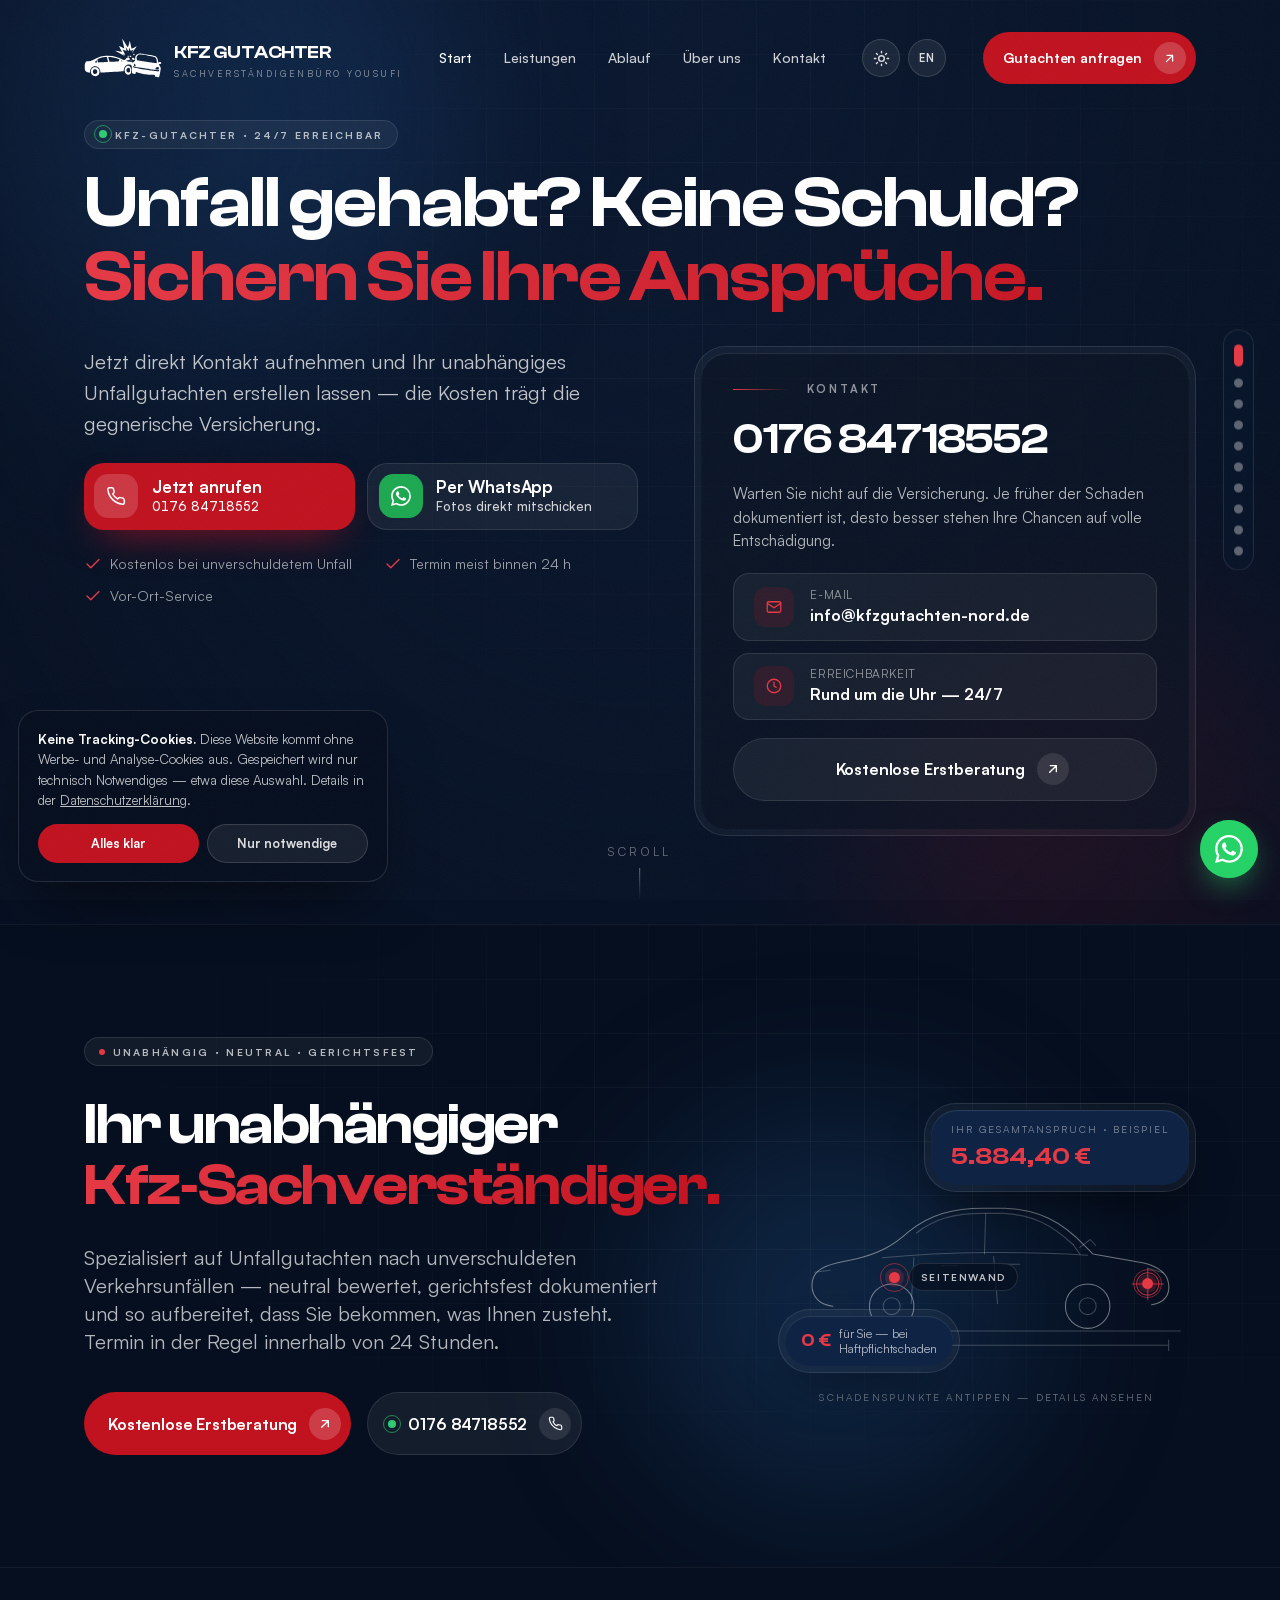
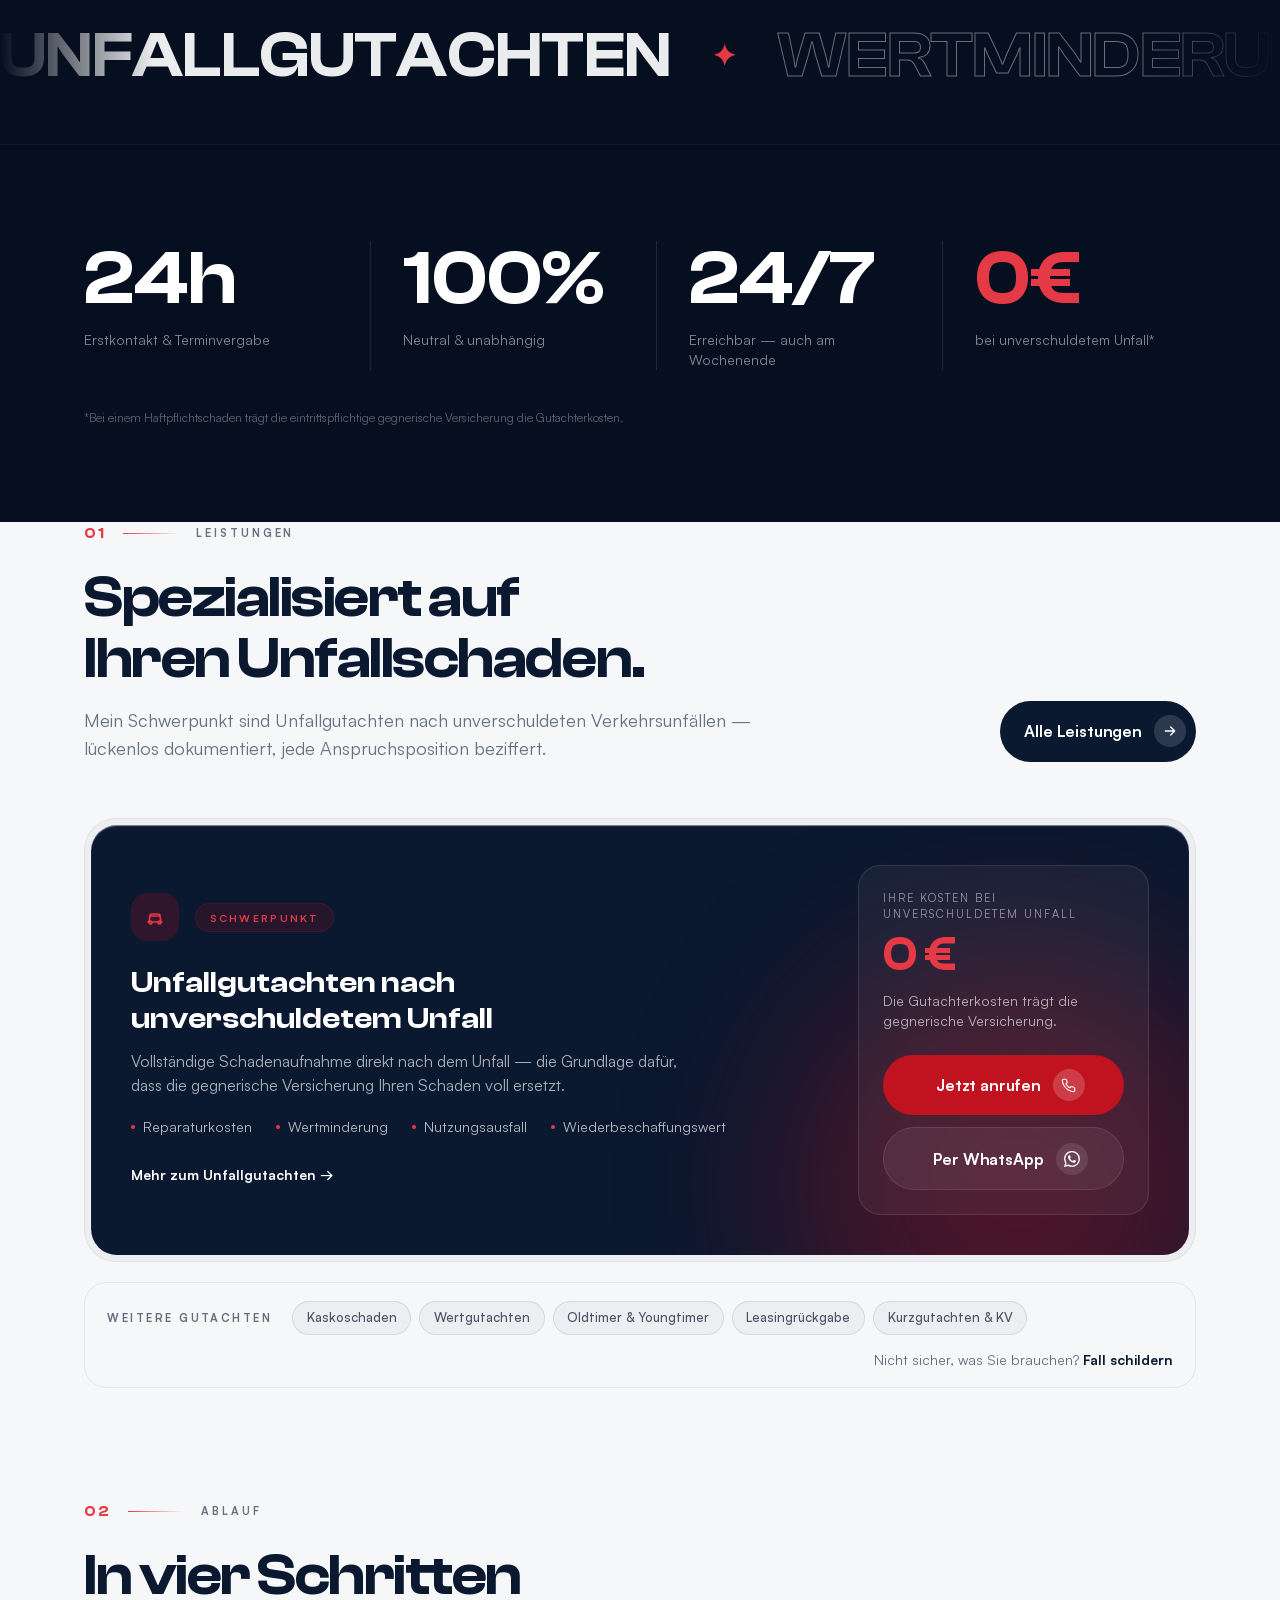
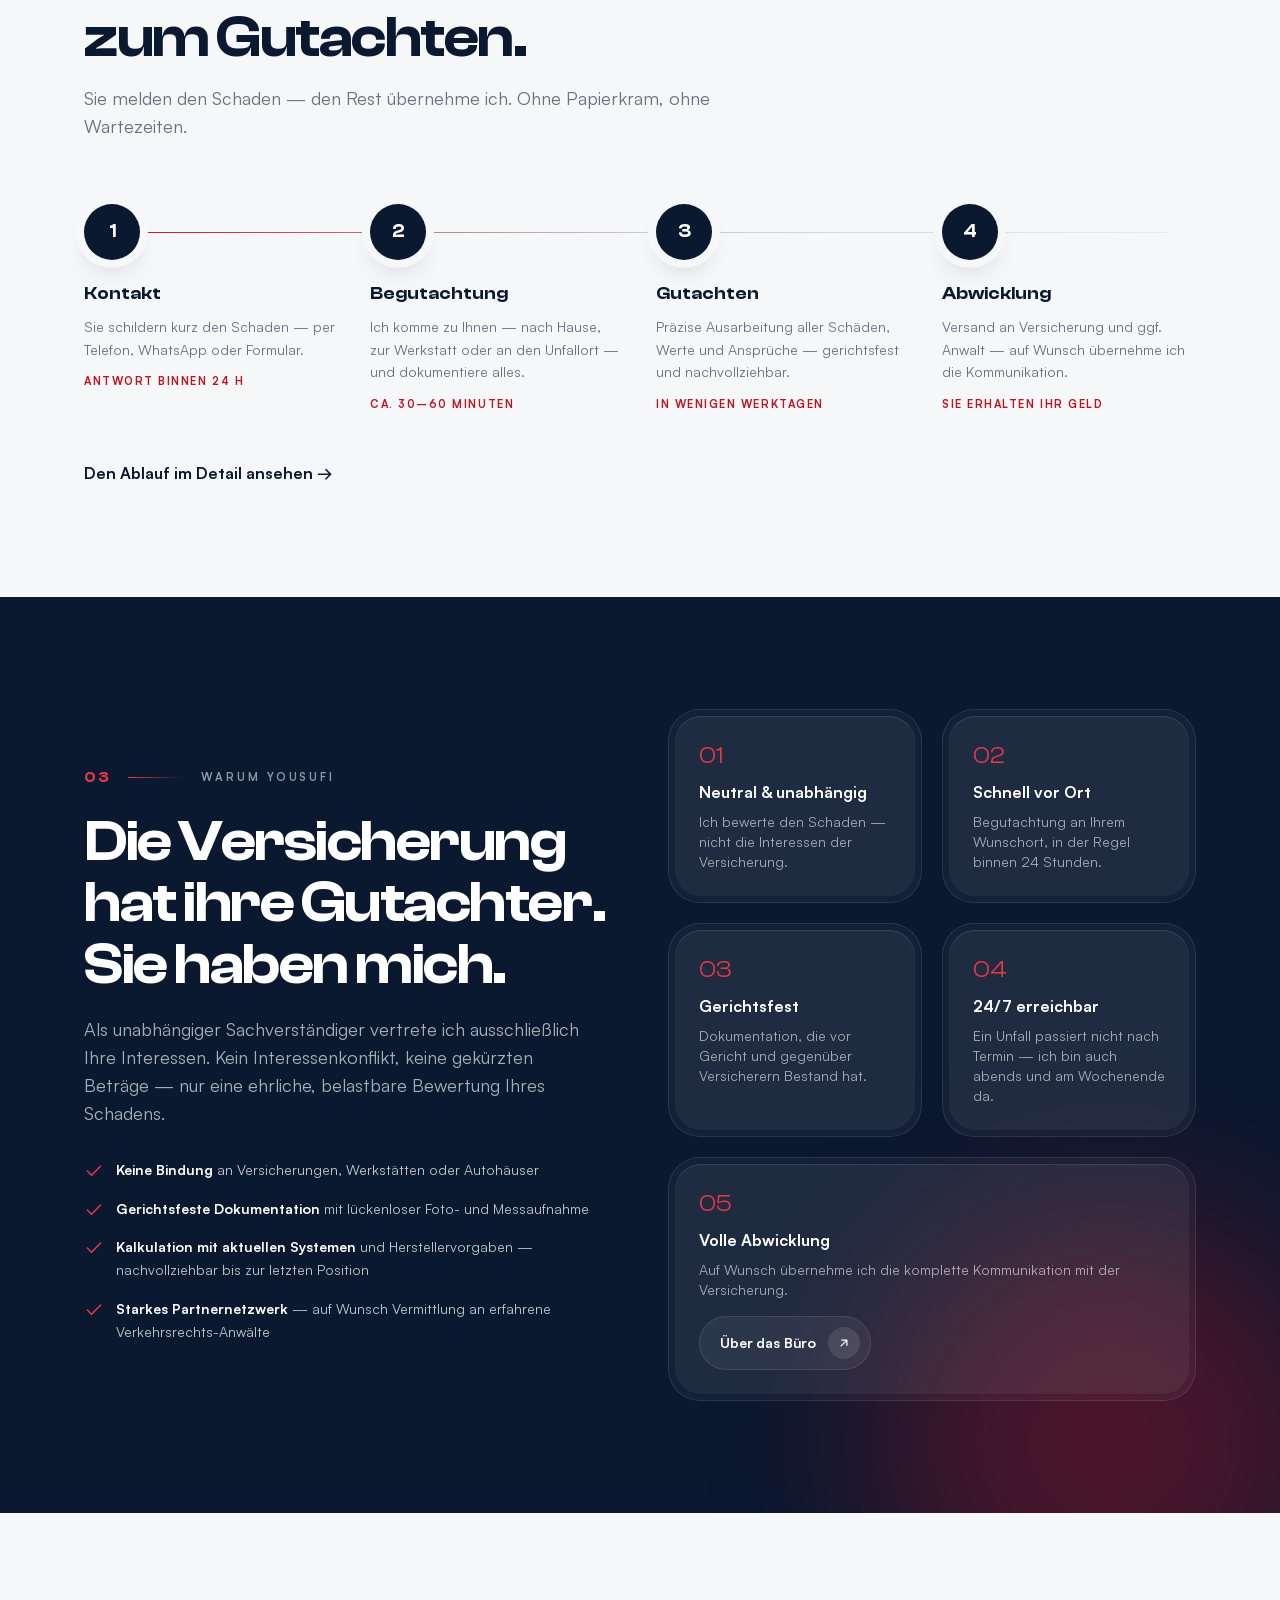
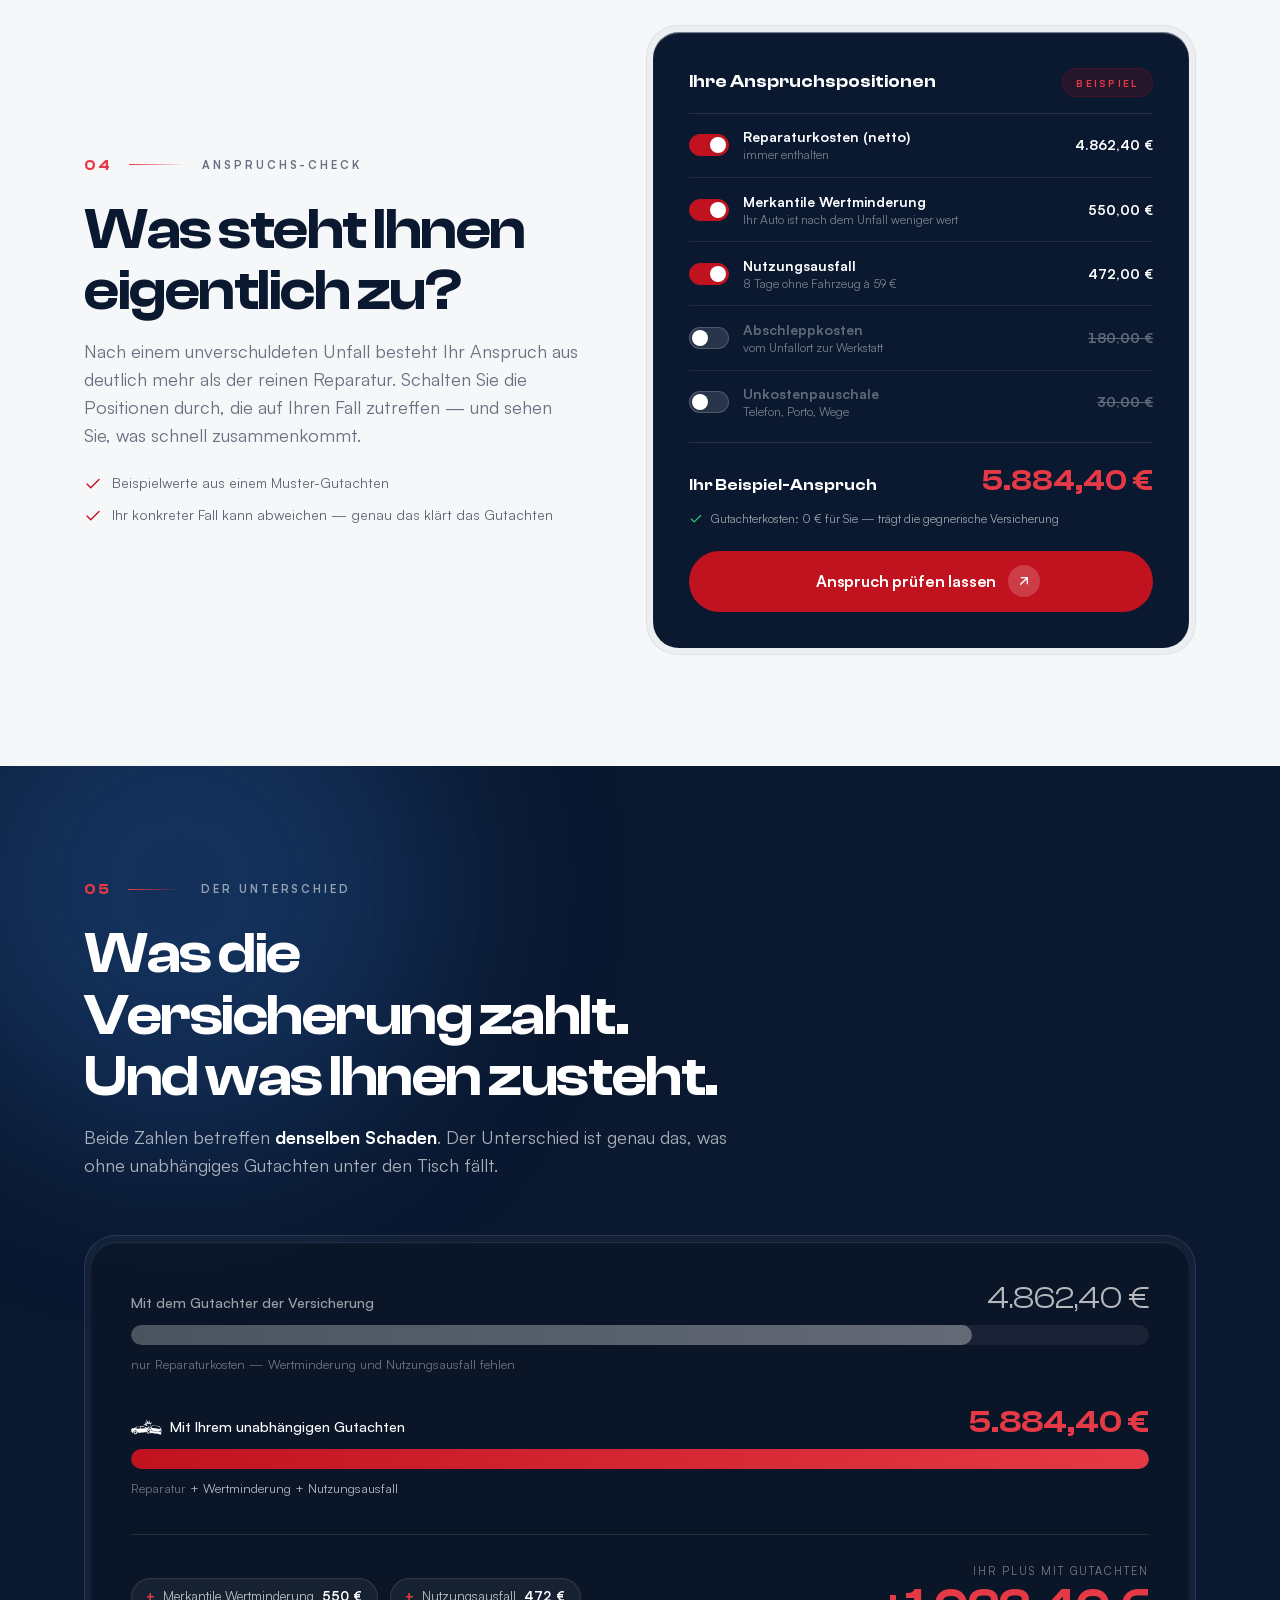
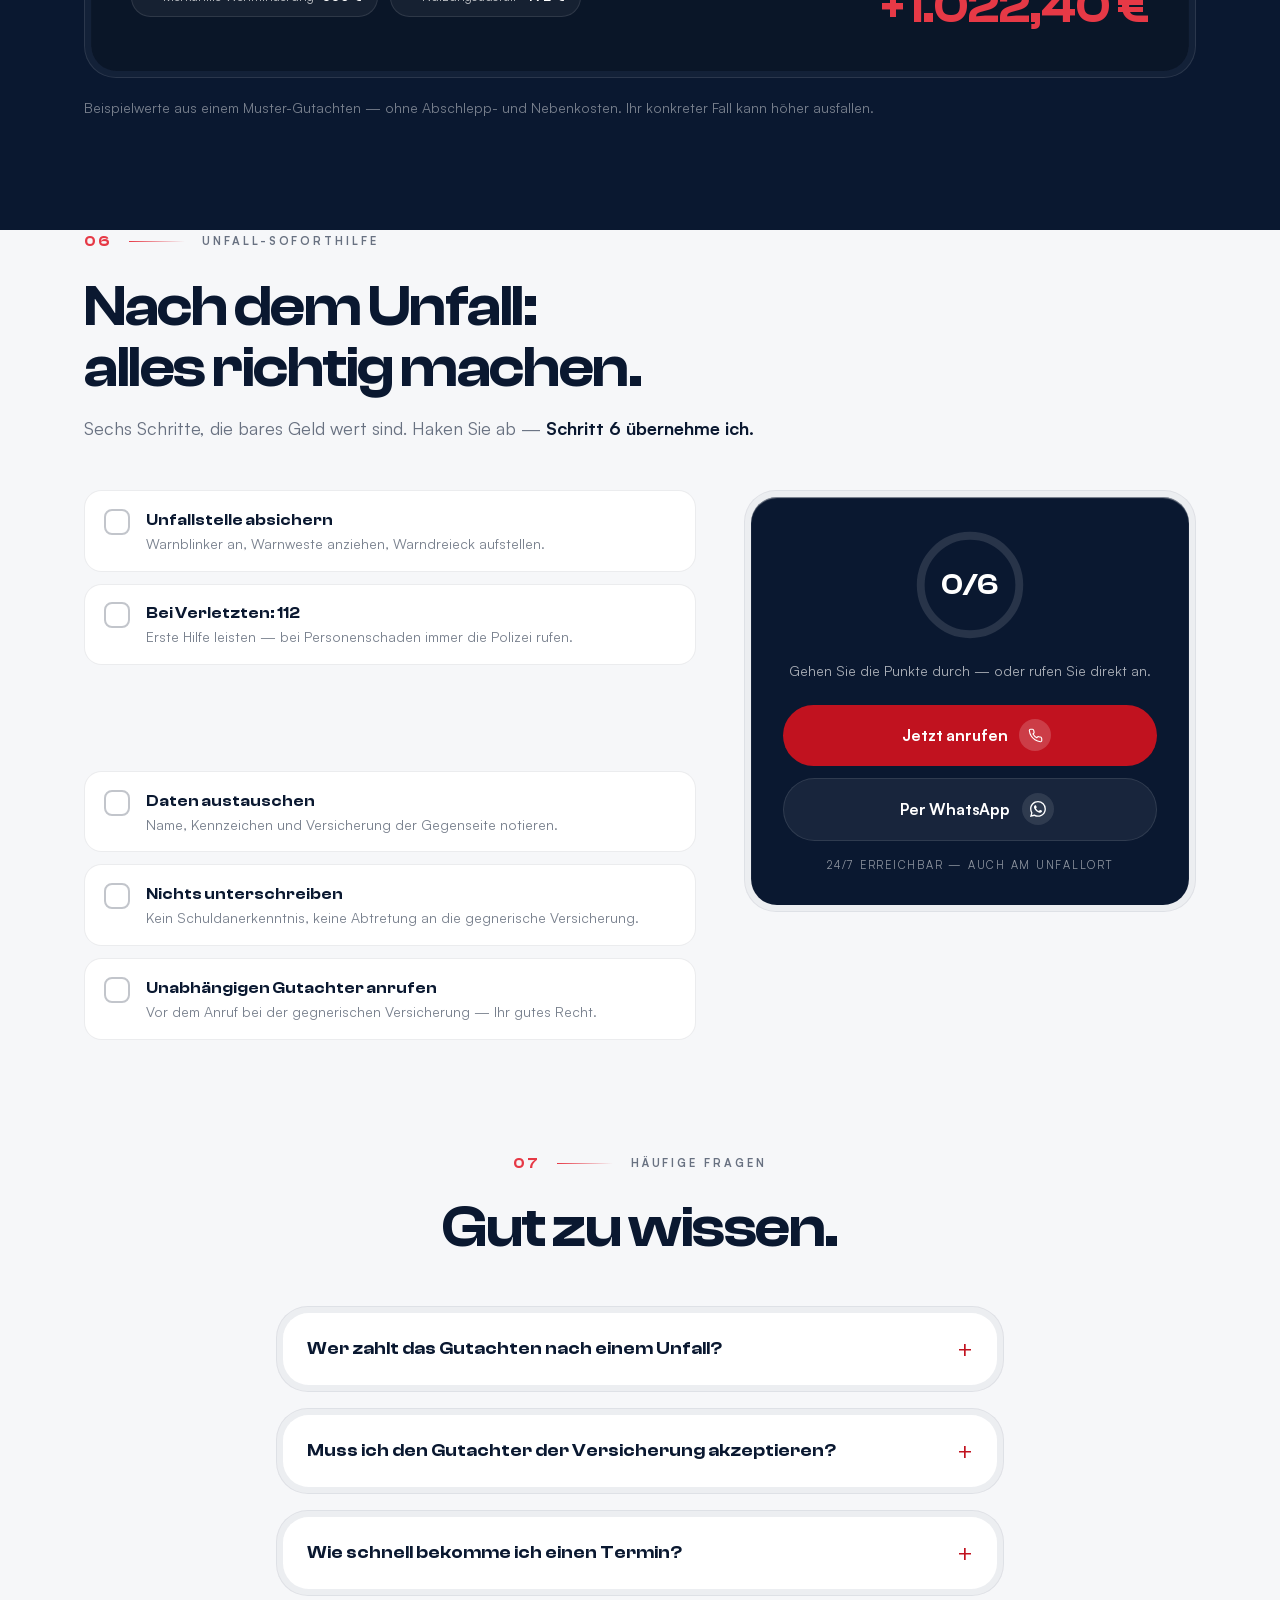
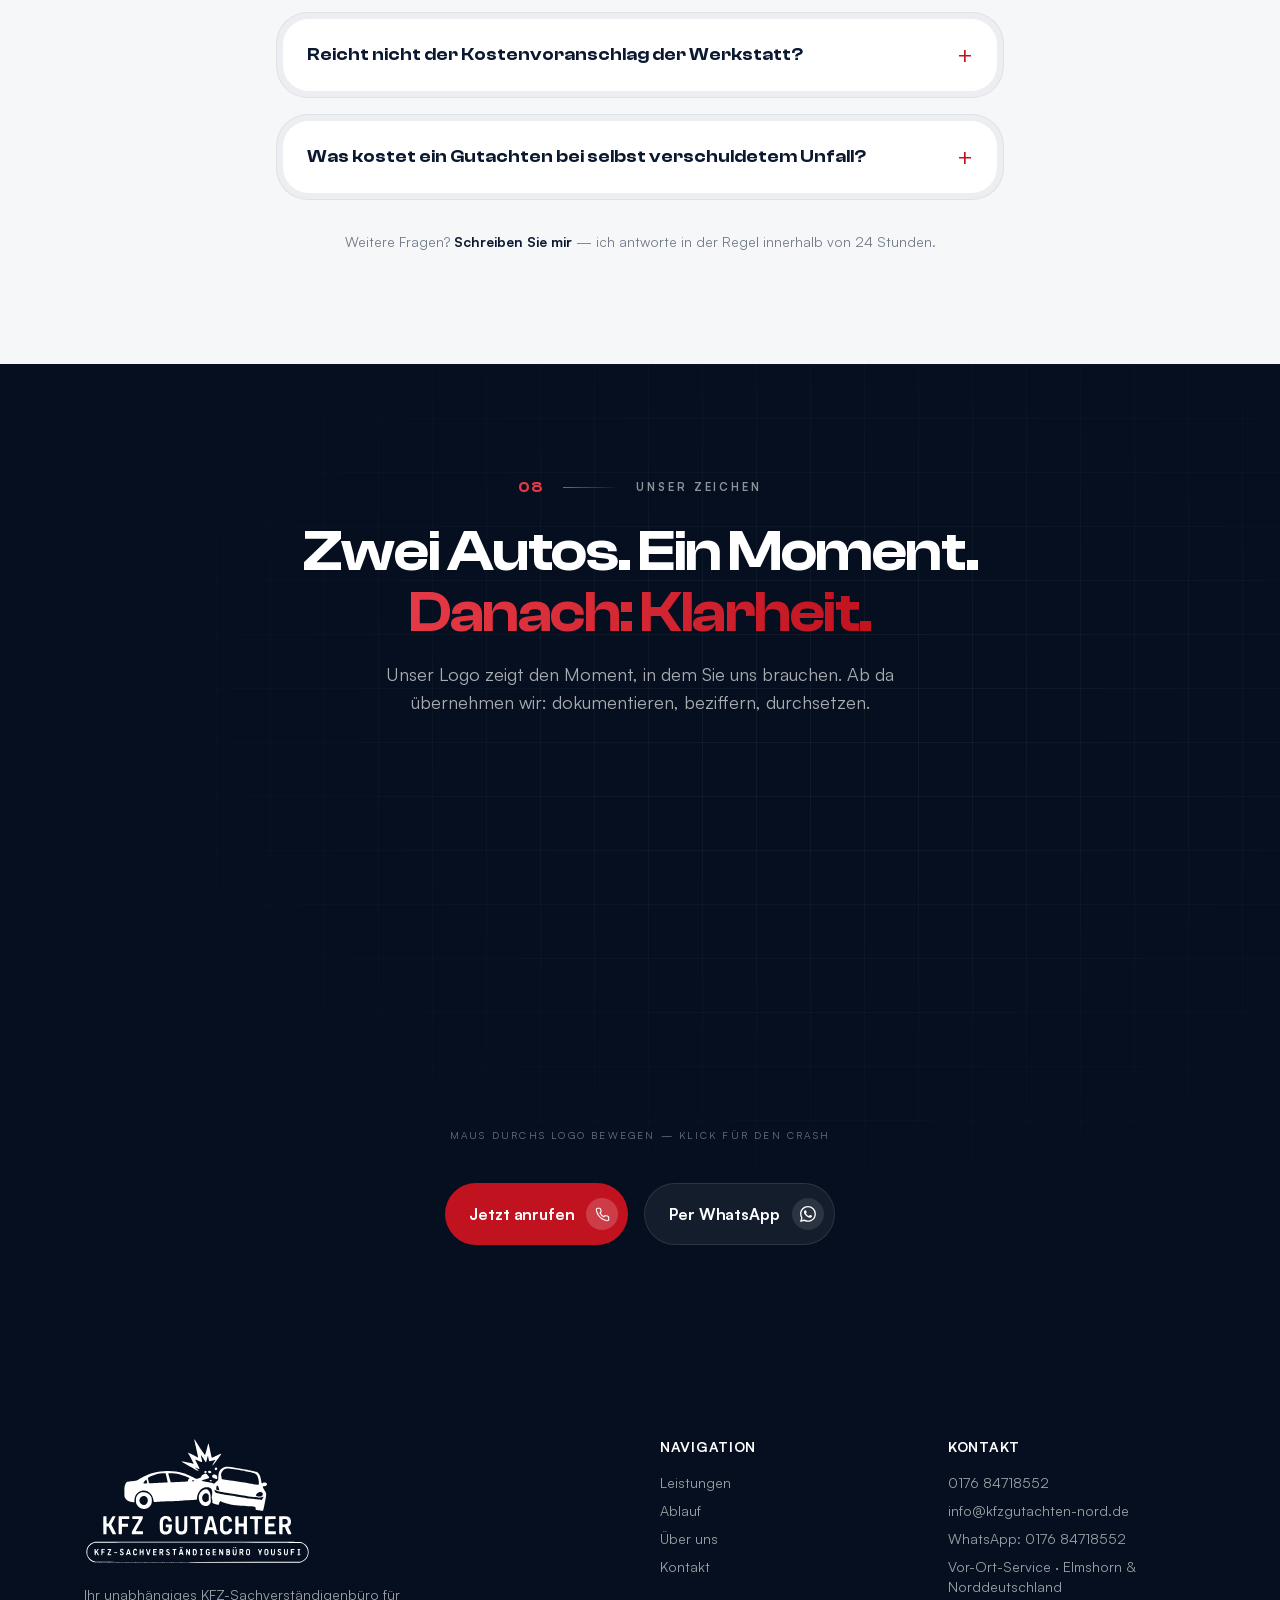
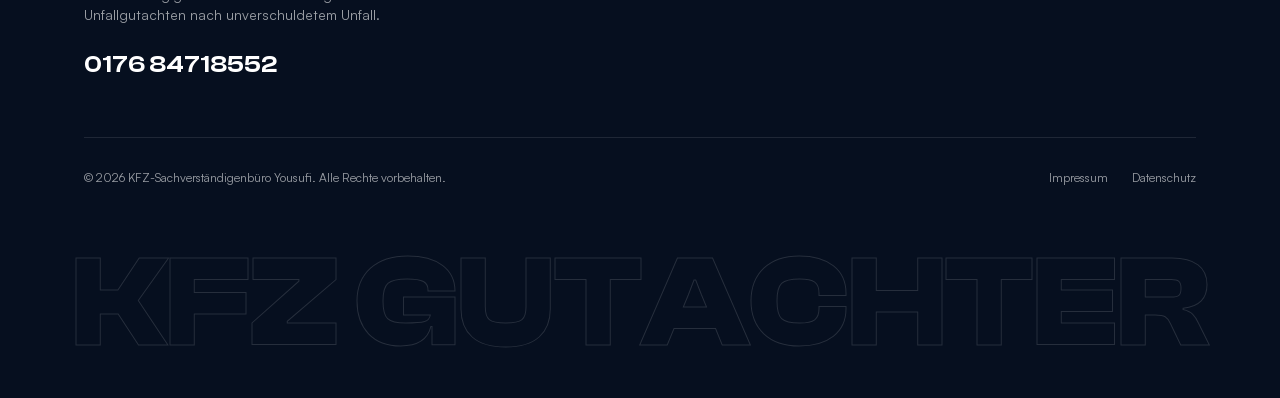
==== commit 66e99bfd: "Vorschau aktualisiert: Meta-Texte, Leistungsliste, Tippflächen Co-Authored-By: Claude Opus 5.5 <nore" ====
--- a/index.html
+++ b/index.html
@@ -4,8 +4,8 @@
   <meta charset="UTF-8" />
   <meta name="robots" content="noindex, nofollow" />
   <meta name="viewport" content="width=device-width, initial-scale=1.0" />
-  <title>KFZ-Gutachter Yousufi — Unfallgutachten nach unverschuldetem Unfall</title>
-  <meta name="description" content="Unfall gehabt, keine Schuld? Unabhängiges Unfallgutachten vom KFZ-Sachverständigen Yousufi — 24/7 erreichbar, Termin meist binnen 24 h. Die Kosten trägt die gegnerische Versicherung." />
+  <title>Unfallgutachten in Elmshorn | KFZ-Gutachter Yousufi</title>
+  <meta name="description" content="Unfall gehabt, keine Schuld? Unabhängiges Unfallgutachten in Elmshorn &amp; Umgebung — 24/7 erreichbar, Kosten trägt die gegnerische Versicherung." />
   <meta name="theme-color" content="#0a1830" />
   <link rel="icon" href="assets/favicon.svg?v=13" type="image/svg+xml" />
   <link rel="apple-touch-icon" href="assets/apple-touch-icon.png" />
@@ -832,7 +832,7 @@
             <li><a href="tel:+4917684718552" class="link-sweep hover:text-white transition">0176 84718552</a></li>
             <li><a href="mailto:info@kfzgutachten-nord.de" class="link-sweep hover:text-white transition">info@kfzgutachten-nord.de</a></li>
             <li>WhatsApp: 0176 84718552</li>
-            <li>Vor-Ort-Service · Raum Nord</li>
+            <li>Vor-Ort-Service · Elmshorn &amp; Norddeutschland</li>
           </ul>
         </div>
       </div>
--- a/styles.css
+++ b/styles.css
@@ -1287,3 +1287,8 @@
 html.theme-light .hx-btn--wa:hover { background: rgba(10, 24, 48, 0.11); }
 html.theme-light .hx-btn--wa .hx-btn-txt small { color: rgba(10, 24, 48, 0.72); }
 html.theme-light .lstg-cta { background: rgba(255, 255, 255, 0.7); border-color: rgba(10, 24, 48, 0.1); }
+
+/* Tippflächen ≥ 44 px auf Touch-Geräten (Telefonnummer in der Kontaktkarte, Leistungs-Chips) */
+.hx-card .phone-mega { padding-block: 0.3rem; }
+.hx-card .phone-mega.link-sweep::after { bottom: 0; }
+@media (pointer: coarse) { .lstg-chips a { min-height: 2.75rem; } }
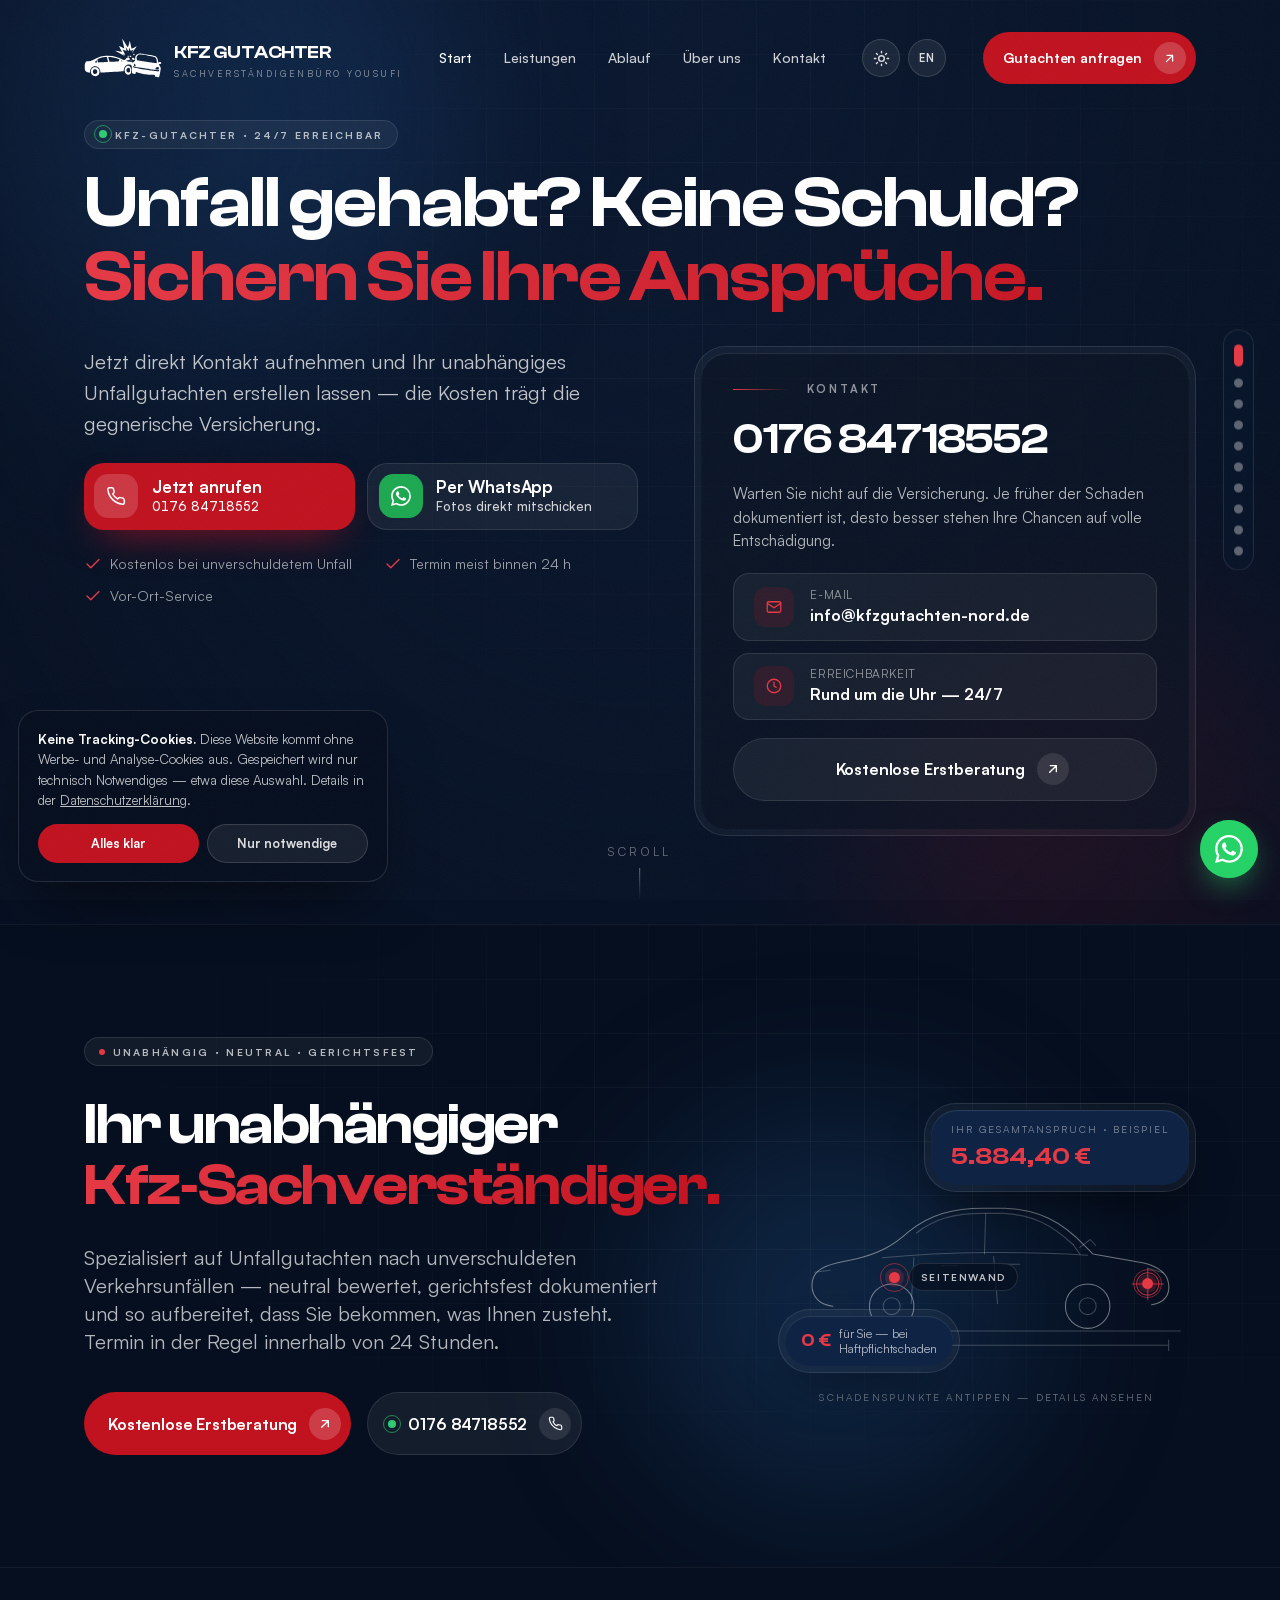
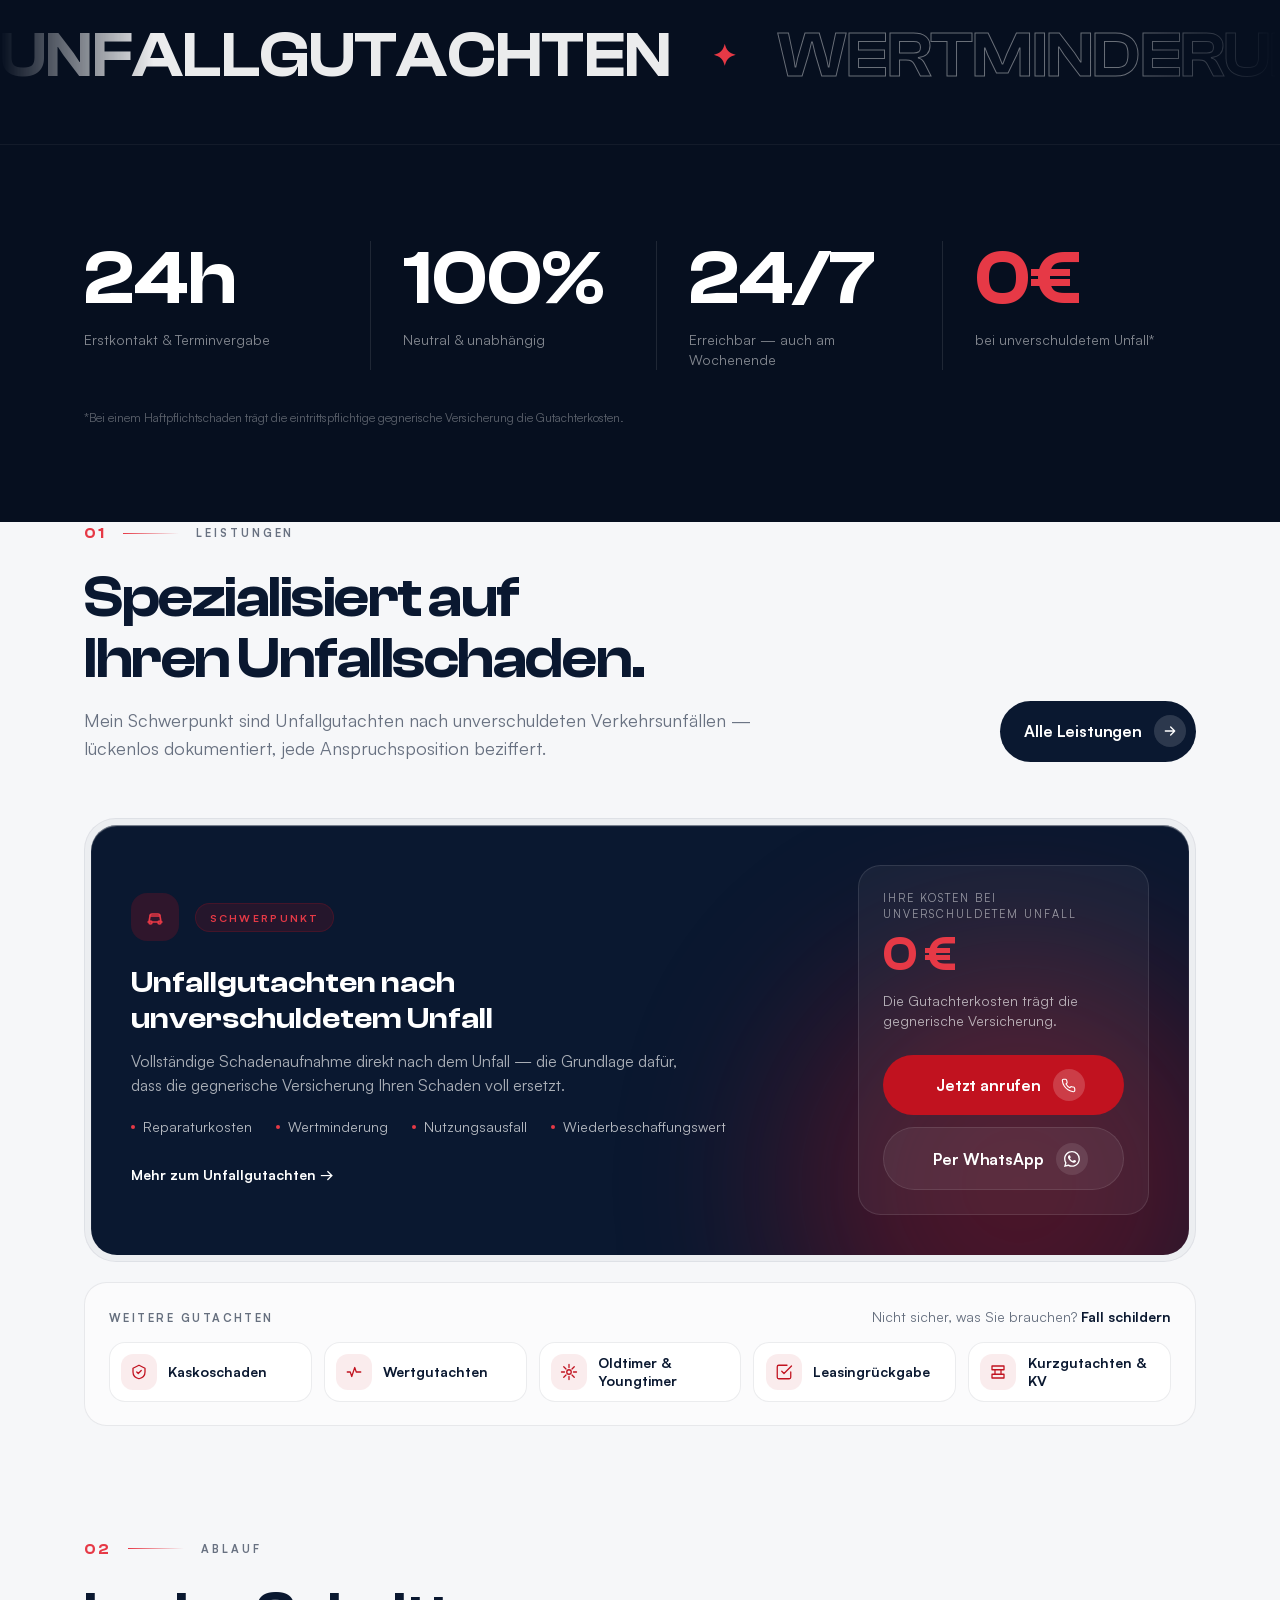
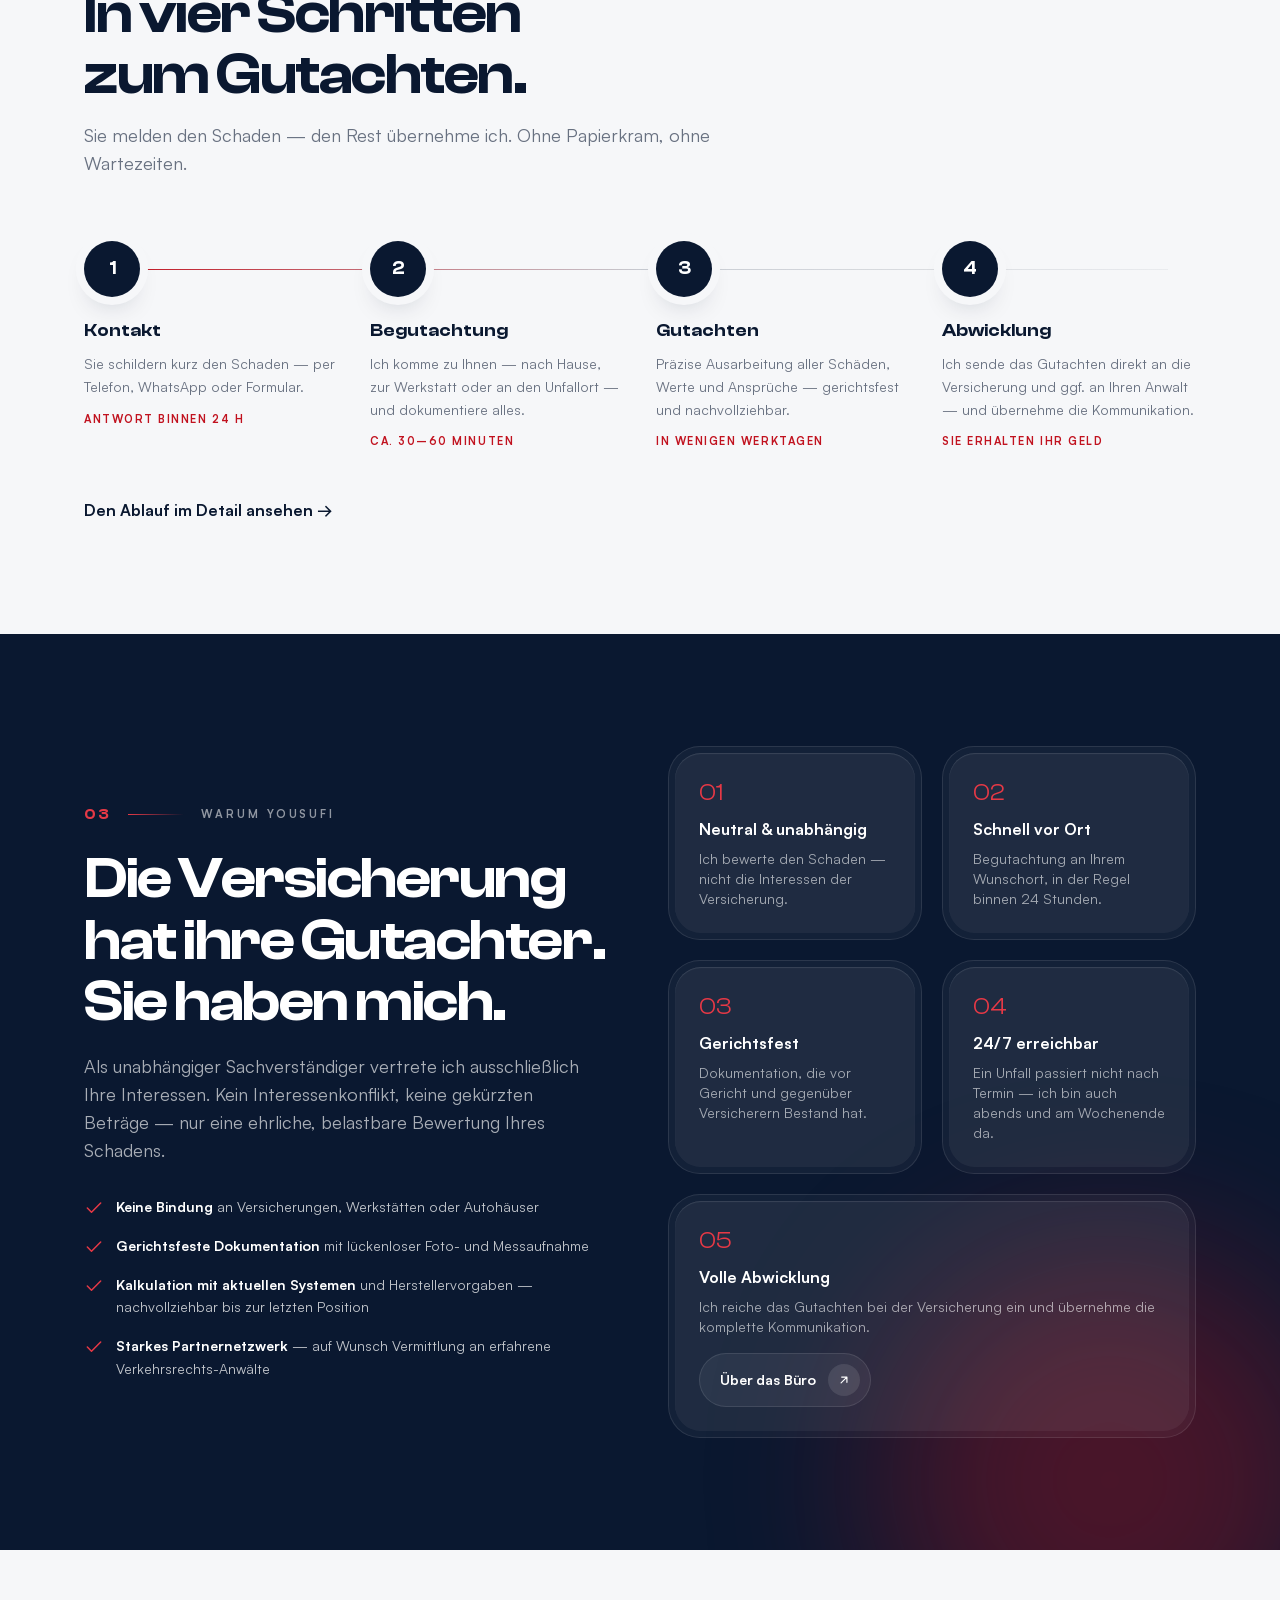
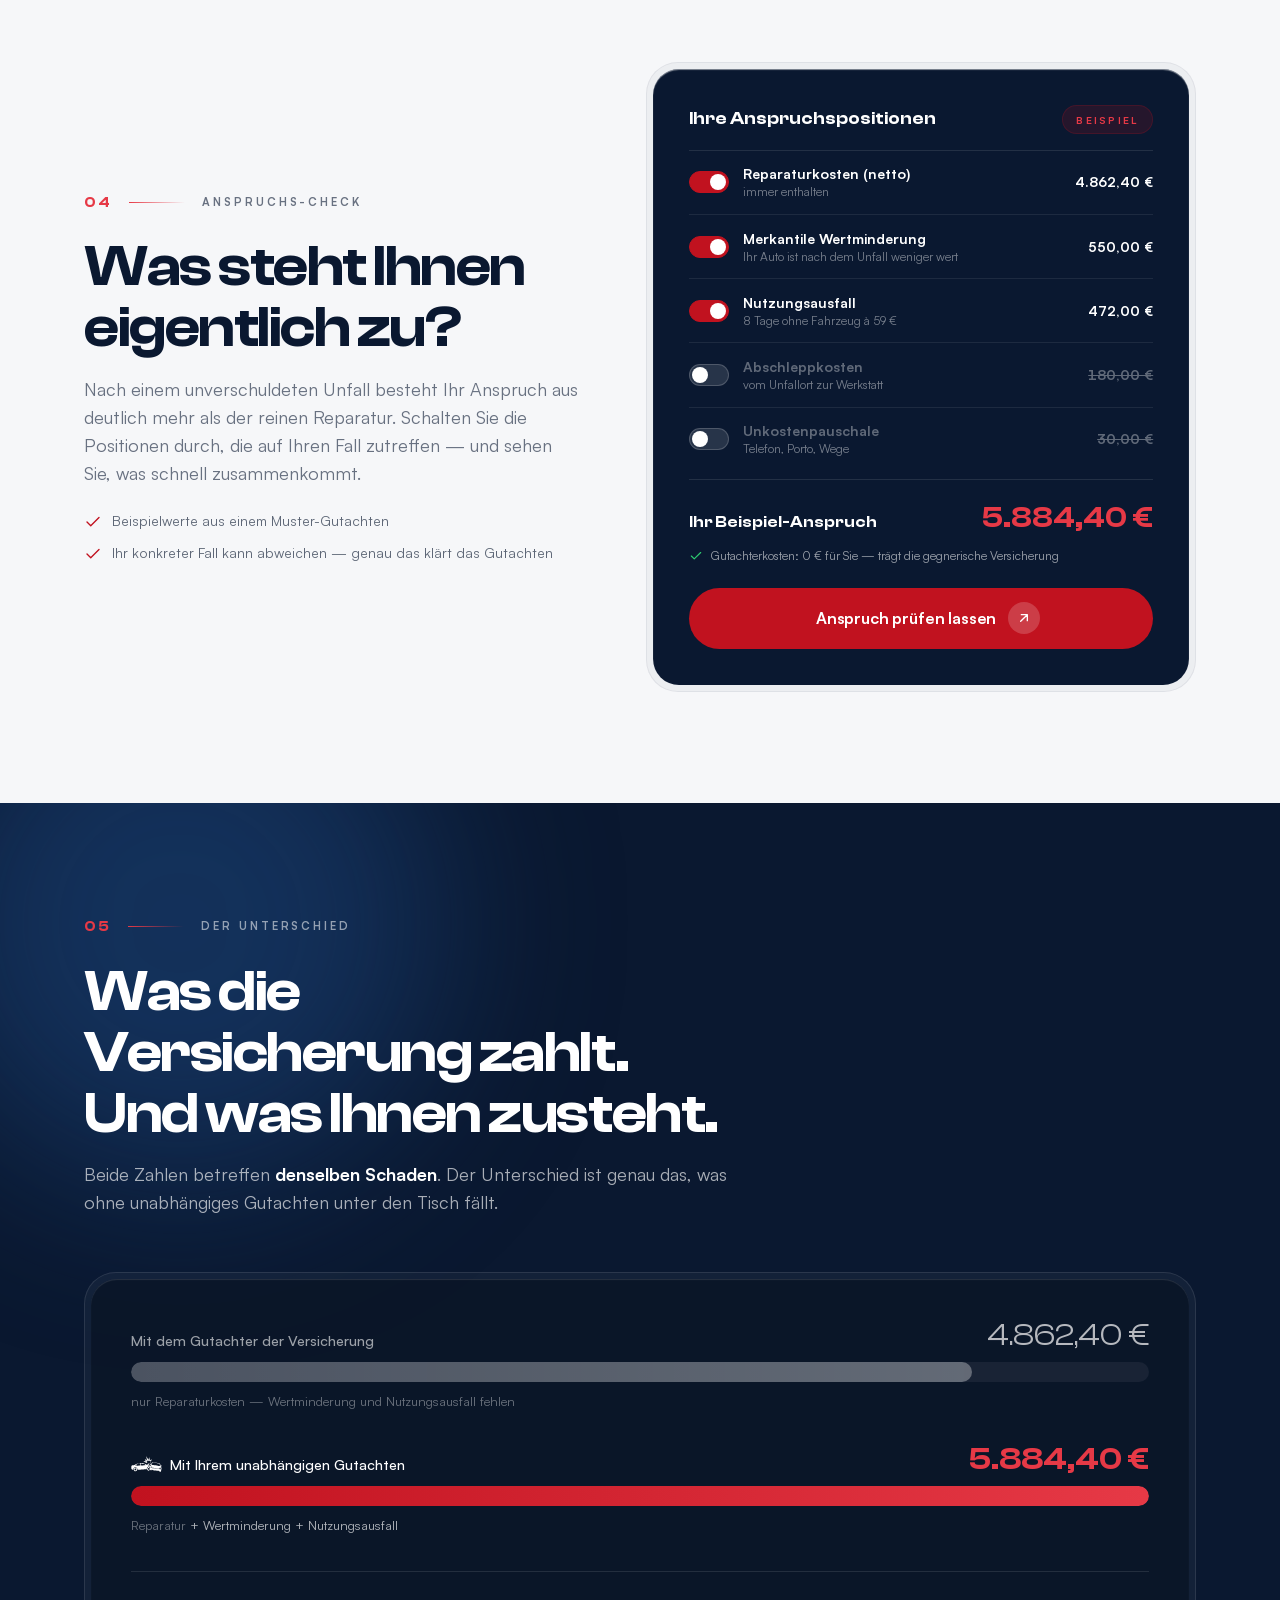
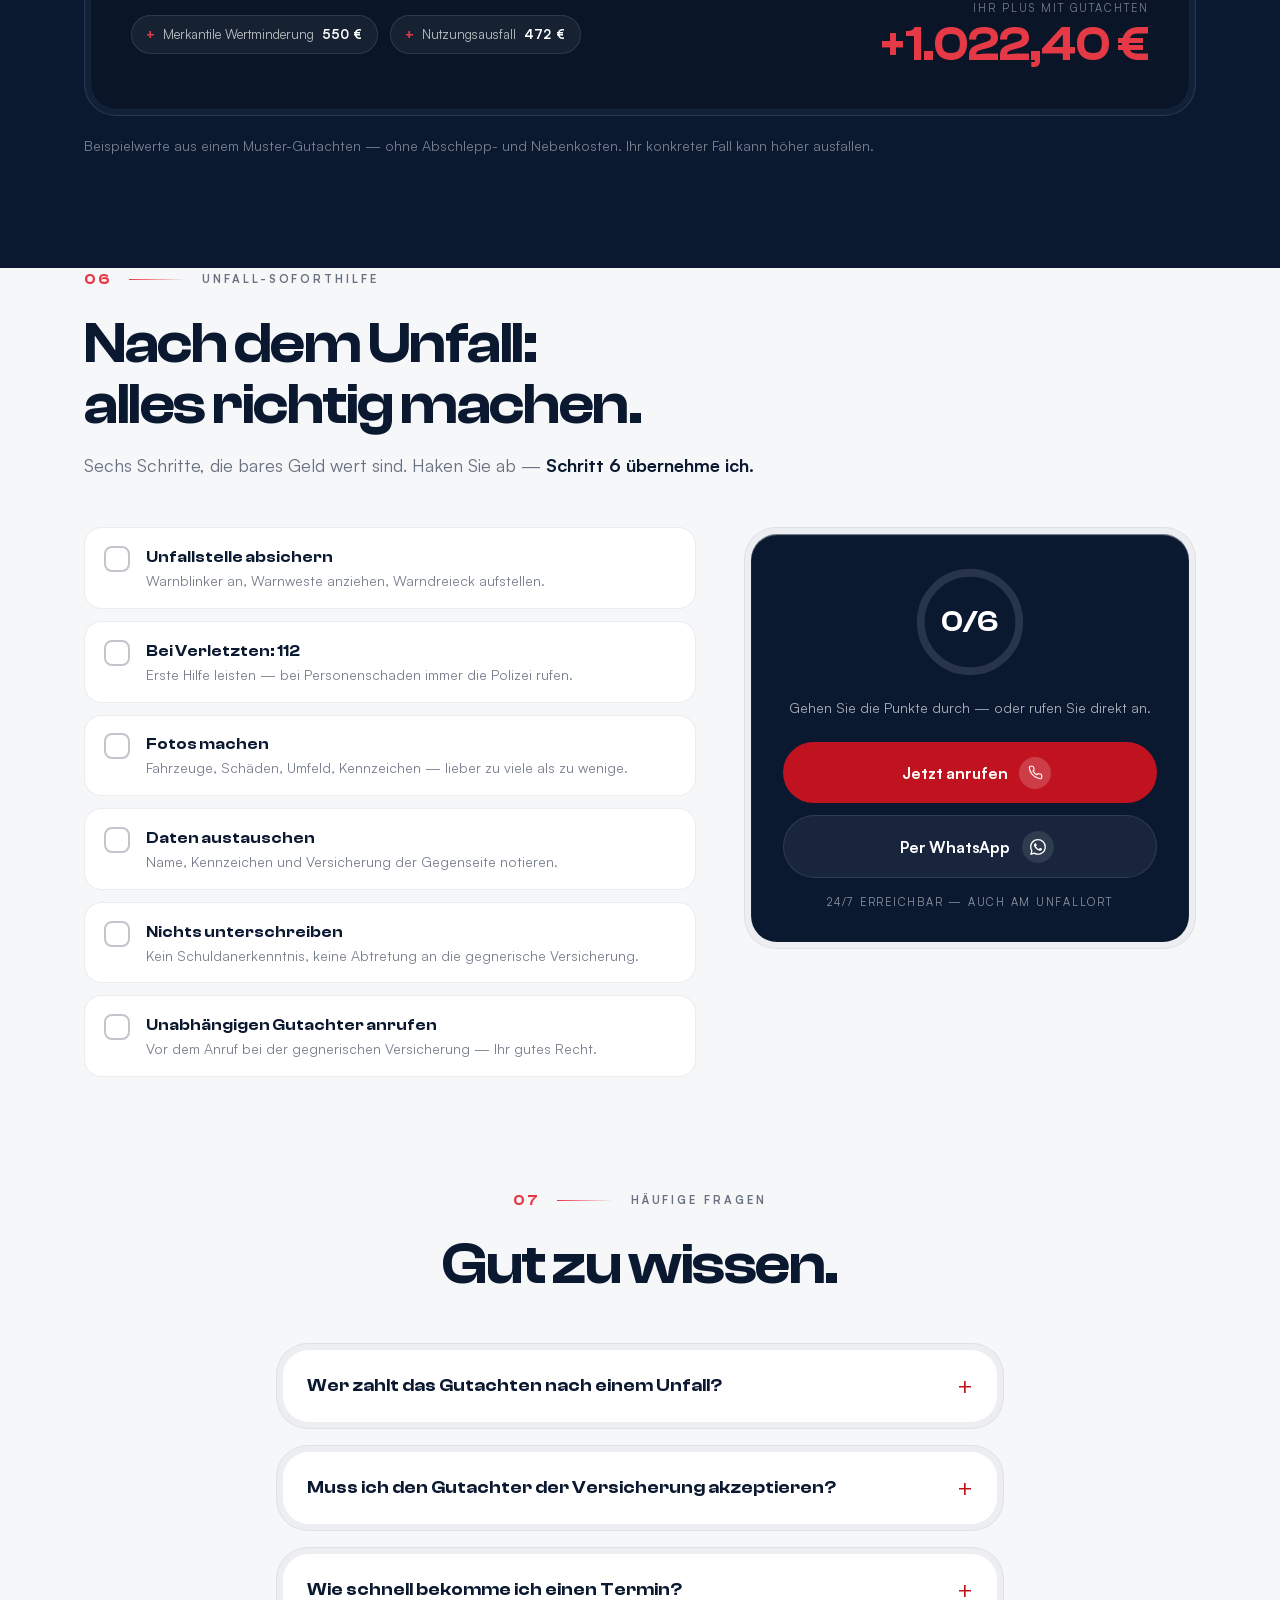
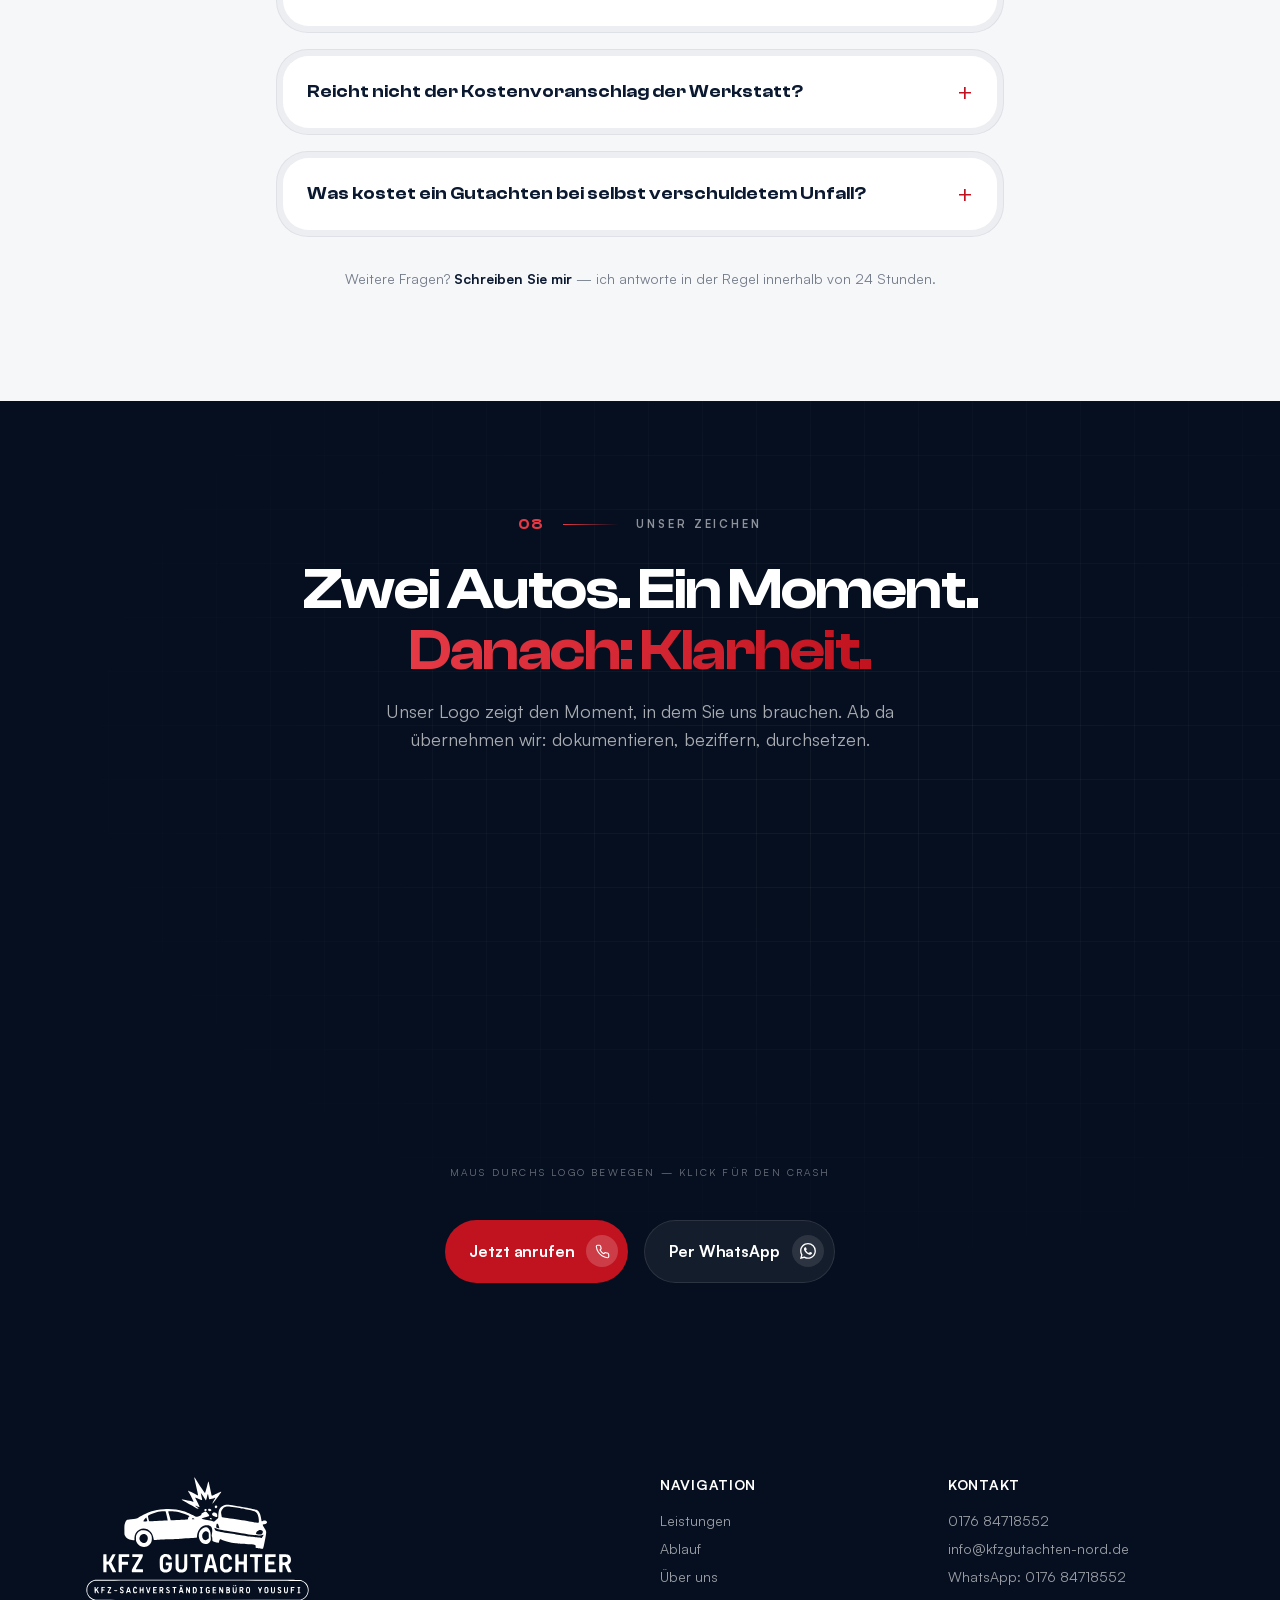
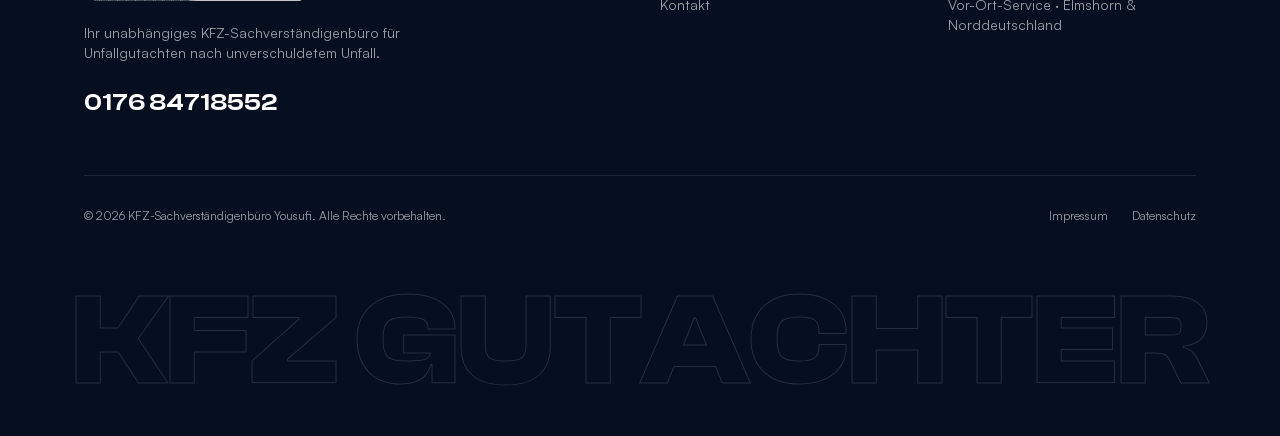
==== commit b93f2cb2: "Vorschau: Weitere Gutachten als Kacheln, Abwicklung durch das Büro Co-Authored-By: Claude Opus 5.5 <" ====
--- a/index.html
+++ b/index.html
@@ -7,7 +7,7 @@
   <title>Unfallgutachten in Elmshorn | KFZ-Gutachter Yousufi</title>
   <meta name="description" content="Unfall gehabt, keine Schuld? Unabhängiges Unfallgutachten in Elmshorn &amp; Umgebung — 24/7 erreichbar, Kosten trägt die gegnerische Versicherung." />
   <meta name="theme-color" content="#0a1830" />
-  <link rel="icon" href="assets/favicon.svg?v=13" type="image/svg+xml" />
+  <link rel="icon" href="assets/favicon.svg?v=14" type="image/svg+xml" />
   <link rel="apple-touch-icon" href="assets/apple-touch-icon.png" />
 
   <!-- Open Graph / Social -->
@@ -24,8 +24,8 @@
   <link rel="preload" href="assets/fonts/satoshi-700.woff2" as="font" type="font/woff2" crossorigin />
 
   <link rel="canonical" href="https://kfzgutachten-nord.de/" />
-  <link rel="stylesheet" href="styles.css?v=13" />
-  <link rel="stylesheet" href="assets/tailwind.css?v=13" />
+  <link rel="stylesheet" href="styles.css?v=14" />
+  <link rel="stylesheet" href="assets/tailwind.css?v=14" />
 
   <!-- Organization schema -->
   <script type="application/ld+json">
@@ -70,7 +70,7 @@
   <header class="fixed top-0 inset-x-0 z-50 flex justify-center px-4">
     <nav id="nav-pill" class="nav-pill mt-5 w-full max-w-6xl rounded-full px-5 py-3 flex items-center justify-between">
       <a href="./" class="flex items-center gap-3 group">
-        <img src="assets/logo.svg?v=13" alt="KFZ-Gutachter Yousufi" class="h-10 w-auto" />
+        <img src="assets/logo.svg?v=14" alt="KFZ-Gutachter Yousufi" class="h-10 w-auto" />
         <span class="leading-none">
           <span class="block font-display font-semibold tracking-tight text-white text-lg">KFZ&nbsp;GUTACHTER</span>
           <span class="block text-[9px] uppercase tracking-[0.28em] text-white/50 mt-0.5">Sachverständigenbüro&nbsp;Yousufi</span>
@@ -419,15 +419,17 @@
 
       <!-- Weitere Gutachten: vorhanden, aber bewusst im Hintergrund -->
       <div class="reveal d1 lstg-more">
-        <h3 class="lstg-more-title">Weitere Gutachten</h3>
-        <ul class="lstg-chips list-none">
-          <li><a href="leistungen#weitere">Kaskoschaden</a></li>
-          <li><a href="leistungen#weitere">Wertgutachten</a></li>
-          <li><a href="leistungen#weitere">Oldtimer &amp; Youngtimer</a></li>
-          <li><a href="leistungen#weitere">Leasingrückgabe</a></li>
-          <li><a href="leistungen#weitere">Kurzgutachten &amp; KV</a></li>
+        <div class="lstg-more-head">
+          <h3 class="lstg-more-title">Weitere Gutachten</h3>
+          <p class="lstg-more-hint">Nicht sicher, was Sie brauchen? <a href="kontakt" class="font-semibold text-navy-900 link-sweep">Fall schildern</a></p>
+        </div>
+        <ul class="svc-tiles list-none">
+          <li><a href="leistungen#weitere" class="svc-tile"><span class="svc-ico" aria-hidden="true"><svg width="18" height="18" viewBox="0 0 24 24" fill="none" stroke="currentColor" stroke-width="1.7" stroke-linecap="round" stroke-linejoin="round" aria-hidden="true"><path d="M12 3l8 4v5c0 5-3.5 8-8 9-4.5-1-8-4-8-9V7z"/><path d="M9 12l2 2 4-4"/></svg></span><span class="svc-label">Kaskoschaden</span></a></li>
+          <li><a href="leistungen#weitere" class="svc-tile"><span class="svc-ico" aria-hidden="true"><svg width="18" height="18" viewBox="0 0 24 24" fill="none" stroke="currentColor" stroke-width="1.7" stroke-linecap="round" stroke-linejoin="round" aria-hidden="true"><path d="M3 12h4l2 6 4-12 2 6h6"/></svg></span><span class="svc-label">Wertgutachten</span></a></li>
+          <li><a href="leistungen#weitere" class="svc-tile"><span class="svc-ico" aria-hidden="true"><svg width="18" height="18" viewBox="0 0 24 24" fill="none" stroke="currentColor" stroke-width="1.7" stroke-linecap="round" stroke-linejoin="round" aria-hidden="true"><path d="M12 2v4M12 18v4M2 12h4M18 12h4M5 5l3 3M16 16l3 3M19 5l-3 3M8 16l-3 3"/><circle cx="12" cy="12" r="3"/></svg></span><span class="svc-label">Oldtimer &amp; Youngtimer</span></a></li>
+          <li><a href="leistungen#weitere" class="svc-tile"><span class="svc-ico" aria-hidden="true"><svg width="18" height="18" viewBox="0 0 24 24" fill="none" stroke="currentColor" stroke-width="1.7" stroke-linecap="round" stroke-linejoin="round" aria-hidden="true"><path d="M9 11l3 3L22 4M21 12v7a2 2 0 01-2 2H5a2 2 0 01-2-2V5a2 2 0 012-2h11"/></svg></span><span class="svc-label">Leasingrückgabe</span></a></li>
+          <li><a href="leistungen#weitere" class="svc-tile"><span class="svc-ico" aria-hidden="true"><svg width="18" height="18" viewBox="0 0 24 24" fill="none" stroke="currentColor" stroke-width="1.7" stroke-linecap="round" stroke-linejoin="round" aria-hidden="true"><path d="M4 4h16v5H4zM4 15h16v5H4zM8 9v6M16 9v6"/></svg></span><span class="svc-label">Kurzgutachten &amp; KV</span></a></li>
         </ul>
-        <p class="lstg-more-hint">Nicht sicher, was Sie brauchen? <a href="kontakt" class="font-semibold text-navy-900 link-sweep">Fall schildern</a></p>
       </div>
     </div>
   </section>
@@ -467,7 +469,7 @@
           <li class="reveal d3 relative">
             <div class="step-dot">4</div>
             <h3 class="mt-5 font-display text-lg font-semibold text-navy-900">Abwicklung</h3>
-            <p class="mt-2 text-sm text-navy-900/60 leading-relaxed">Versand an Versicherung und ggf. Anwalt — auf Wunsch übernehme ich die Kommunikation.</p>
+            <p class="mt-2 text-sm text-navy-900/60 leading-relaxed">Ich sende das Gutachten direkt an die Versicherung und ggf. an Ihren Anwalt — und übernehme die Kommunikation.</p>
             <p class="mt-3 text-[11px] uppercase tracking-[0.14em] font-semibold text-accent">Sie erhalten Ihr Geld</p>
           </li>
         </ol>
@@ -542,7 +544,7 @@
             <div>
               <div class="font-display text-accent-2 text-2xl mb-2">05</div>
               <h3 class="font-semibold">Volle Abwicklung</h3>
-              <p class="mt-2 text-sm text-white/60">Auf Wunsch übernehme ich die komplette Kommunikation mit der Versicherung.</p>
+              <p class="mt-2 text-sm text-white/60">Ich reiche das Gutachten bei der Versicherung ein und übernehme die komplette Kommunikation.</p>
             </div>
             <a href="ueber-uns" class="btn btn-ghost text-sm py-2.5 pl-5 pr-2.5 shrink-0">Über das Büro
               <span class="btn-icon"><svg width="14" height="14" viewBox="0 0 24 24" fill="none" stroke="currentColor" stroke-width="2" stroke-linecap="round" stroke-linejoin="round" aria-hidden="true"><path d="M7 17L17 7M17 7H8M17 7v9"/></svg></span>
@@ -649,7 +651,7 @@
           <div class="diff-row mt-8">
             <div class="diff-head">
               <span class="diff-name text-white flex items-center gap-2">
-                <img src="assets/logo.svg?v=13" alt="" class="h-4 w-auto diff-logo" />
+                <img src="assets/logo.svg?v=14" alt="" class="h-4 w-auto diff-logo" />
                 Mit Ihrem unabhängigen Gutachten
               </span>
               <span class="diff-val tnum text-accent-2 font-semibold" data-diff-to="5884.40">0&nbsp;€</span>
@@ -792,7 +794,7 @@
 
       <div class="reveal d3 logo-stage mt-12" data-logo-particles>
         <canvas aria-hidden="true"></canvas>
-        <img src="assets/logo.svg?v=13" alt="KFZ Gutachter Yousufi — Logo" />
+        <img src="assets/logo.svg?v=14" alt="KFZ Gutachter Yousufi — Logo" />
       </div>
       <p class="js-only hint-fine reveal d4 mt-6 text-[10px] uppercase tracking-[0.22em] text-white/40" aria-hidden="true">Maus durchs Logo bewegen — Klick für den Crash</p>
       <div class="reveal d4 mt-10 flex flex-col sm:flex-row gap-4 justify-center">
@@ -813,7 +815,7 @@
     <div class="max-w-6xl mx-auto px-5">
       <div class="grid md:grid-cols-4 gap-10 pb-14 border-b border-white/10">
         <div class="md:col-span-2">
-          <img src="assets/logo-full.svg?v=13" alt="KFZ Gutachter — Sachverständigenbüro Yousufi" class="h-32 w-auto mb-5" />
+          <img src="assets/logo-full.svg?v=14" alt="KFZ Gutachter — Sachverständigenbüro Yousufi" class="h-32 w-auto mb-5" />
           <p class="max-w-sm text-sm">Ihr unabhängiges KFZ-Sachverständigenbüro für Unfallgutachten nach unverschuldetem Unfall.</p>
           <a href="tel:+4917684718552" class="mt-6 inline-block font-display font-semibold text-2xl text-white hover:text-accent-2 transition-colors tnum">0176&nbsp;84718552</a>
         </div>
@@ -847,6 +849,6 @@
     <div class="footer-wordmark" aria-hidden="true">KFZ&nbsp;GUTACHTER</div>
   </footer>
 
-  <script src="script.js?v=13"></script>
+  <script src="script.js?v=14"></script>
 </body>
 </html>
--- a/styles.css
+++ b/styles.css
@@ -1243,14 +1243,13 @@
 }
 .lstg-more {
   margin-top: 1.25rem;
-  display: flex;
-  flex-wrap: wrap;
-  align-items: center;
-  gap: 0.85rem 1.25rem;
-  padding: 1.1rem 1.4rem;
+  padding: 1.15rem;
   border-radius: 1.4rem;
   border: 1px solid rgba(10, 24, 48, 0.08);
-}
+  background: rgba(255, 255, 255, 0.5);
+}
+@media (min-width: 768px) { .lstg-more { padding: 1.4rem 1.5rem; } }
+.lstg-more-head { display: flex; flex-wrap: wrap; align-items: baseline; justify-content: space-between; gap: 0.4rem 1.25rem; margin-bottom: 0.95rem; }
 .lstg-more-title {
   font-size: 0.7rem;
   font-weight: 600;
@@ -1258,29 +1257,8 @@
   letter-spacing: 0.22em;
   color: rgba(10, 24, 48, 0.62);
 }
-.lstg-chips { display: flex; flex-wrap: wrap; gap: 0.5rem; }
-.lstg-chips a {
-  display: inline-flex;
-  align-items: center;
-  padding: 0.4rem 0.85rem;
-  border-radius: 999px;
-  font-size: 0.8125rem;
-  font-weight: 500;
-  color: rgba(10, 24, 48, 0.72);
-  background: rgba(10, 24, 48, 0.035);
-  border: 1px solid rgba(10, 24, 48, 0.1);
-  transition: background 0.3s var(--ease), color 0.3s var(--ease), border-color 0.3s var(--ease);
-}
-.lstg-chips a:hover { background: #fff; color: var(--navy-900); border-color: rgba(193, 18, 31, 0.3); }
-.lstg-more-hint { margin-left: auto; font-size: 0.875rem; color: rgba(10, 24, 48, 0.62); }
-@media (max-width: 767px) { .lstg-more-hint { margin-left: 0; } }
-
-/* Leistungsseite: weitere Gutachten als ruhige Liste statt großer Karten */
-.lstg-list { display: grid; gap: 0; }
-@media (min-width: 768px) { .lstg-list { grid-template-columns: 1fr 1fr; column-gap: 2.5rem; } }
-.lstg-list li { padding: 1.1rem 0; border-top: 1px solid rgba(10, 24, 48, 0.08); }
-.lstg-list h3 { font-weight: 700; color: var(--navy-900); }
-.lstg-list p { margin-top: 0.3rem; font-size: 0.875rem; line-height: 1.6; color: rgba(10, 24, 48, 0.66); }
+.lstg-more-hint { font-size: 0.875rem; color: rgba(10, 24, 48, 0.62); }
+
 
 /* Helles Theme */
 html.theme-light .hx-btn--wa { background: rgba(10, 24, 48, 0.06); border-color: rgba(10, 24, 48, 0.16); color: #0a1830; }
@@ -1291,4 +1269,76 @@
 /* Tippflächen ≥ 44 px auf Touch-Geräten (Telefonnummer in der Kontaktkarte, Leistungs-Chips) */
 .hx-card .phone-mega { padding-block: 0.3rem; }
 .hx-card .phone-mega.link-sweep::after { bottom: 0; }
-@media (pointer: coarse) { .lstg-chips a { min-height: 2.75rem; } }
+
+/* Weitere Gutachten: ruhige Kacheln mit Icon (Start- und Leistungsseite) --------
+   Sichtbar und hochwertig, aber klar kleiner als der Schwerpunkt Unfallgutachten. */
+.svc-tiles { display: grid; gap: 0.6rem; grid-template-columns: minmax(0, 1fr); }
+@media (min-width: 480px) {
+  .svc-tiles { grid-template-columns: repeat(2, minmax(0, 1fr)); }
+  .svc-tiles > li:last-child:nth-child(odd) { grid-column: 1 / -1; }
+}
+@media (min-width: 1024px) {
+  .svc-tiles { grid-template-columns: repeat(5, minmax(0, 1fr)); gap: 0.75rem; }
+  .svc-tiles > li:last-child:nth-child(odd) { grid-column: auto; }
+}
+.svc-tile {
+  display: flex;
+  align-items: center;
+  gap: 0.7rem;
+  height: 100%;
+  min-height: 3.5rem;
+  padding: 0.7rem 0.9rem 0.7rem 0.7rem;
+  border-radius: 1rem;
+  background: #fff;
+  border: 1px solid rgba(10, 24, 48, 0.08);
+  color: var(--navy-900);
+  font-size: 0.875rem;
+  font-weight: 600;
+  line-height: 1.25;
+  transition: transform 0.3s var(--ease), border-color 0.3s var(--ease), box-shadow 0.3s var(--ease);
+}
+.svc-tile:hover { transform: translateY(-2px); border-color: rgba(193, 18, 31, 0.28); box-shadow: 0 16px 34px -22px rgba(10, 24, 48, 0.35); }
+.svc-ico { flex: none; display: grid; place-items: center; width: 2.25rem; height: 2.25rem; border-radius: 0.75rem; background: rgba(193, 18, 31, 0.08); color: var(--accent); }
+
+/* Leistungsseite: Kacheln mit Kurzbeschreibung, 3 + 2 mittig */
+.svc-tiles--detail { grid-template-columns: 1fr; gap: 0.9rem; }
+.svc-tiles--detail > li:last-child:nth-child(odd) { grid-column: auto; }
+@media (min-width: 640px) {
+  .svc-tiles--detail { grid-template-columns: repeat(2, minmax(0, 1fr)); }
+  .svc-tiles--detail > li:last-child:nth-child(odd) { grid-column: 1 / -1; }
+}
+@media (min-width: 1024px) {
+  .svc-tiles--detail { grid-template-columns: repeat(6, minmax(0, 1fr)); gap: 1rem; }
+  .svc-tiles--detail > li, .svc-tiles--detail > li:last-child:nth-child(odd) { grid-column: span 2; }
+  .svc-tiles--detail > li:nth-child(4) { grid-column: 2 / span 2; }
+  .svc-tiles--detail > li:nth-child(5) { grid-column: 4 / span 2; }
+}
+.svc-card {
+  height: 100%;
+  padding: 1.2rem 1.25rem 1.3rem;
+  border-radius: 1.25rem;
+  background: #fff;
+  border: 1px solid rgba(10, 24, 48, 0.08);
+}
+.svc-card-head { display: flex; align-items: center; gap: 0.75rem; }
+.svc-card h3 { font-weight: 700; font-size: 1rem; line-height: 1.3; color: var(--navy-900); }
+.svc-card p { margin-top: 0.6rem; font-size: 0.875rem; line-height: 1.6; color: rgba(10, 24, 48, 0.66); }
+.svc-label { min-width: 0; overflow-wrap: break-word; }
+/* Pfeil zeigt: Kachel ist ein Link */
+.svc-tile::after {
+  content: "";
+  flex: none;
+  margin-left: auto;
+  width: 0.45rem;
+  height: 0.45rem;
+  border-top: 1.5px solid currentColor;
+  border-right: 1.5px solid currentColor;
+  transform: rotate(45deg);
+  opacity: 0.35;
+  transition: opacity 0.3s var(--ease), transform 0.3s var(--ease);
+}
+.svc-tile:hover::after { opacity: 0.8; transform: translateX(2px) rotate(45deg); }
+@media (min-width: 1024px) {
+  .svc-tile::after { display: none; }
+  .svc-tile { padding-right: 0.8rem; }
+}
